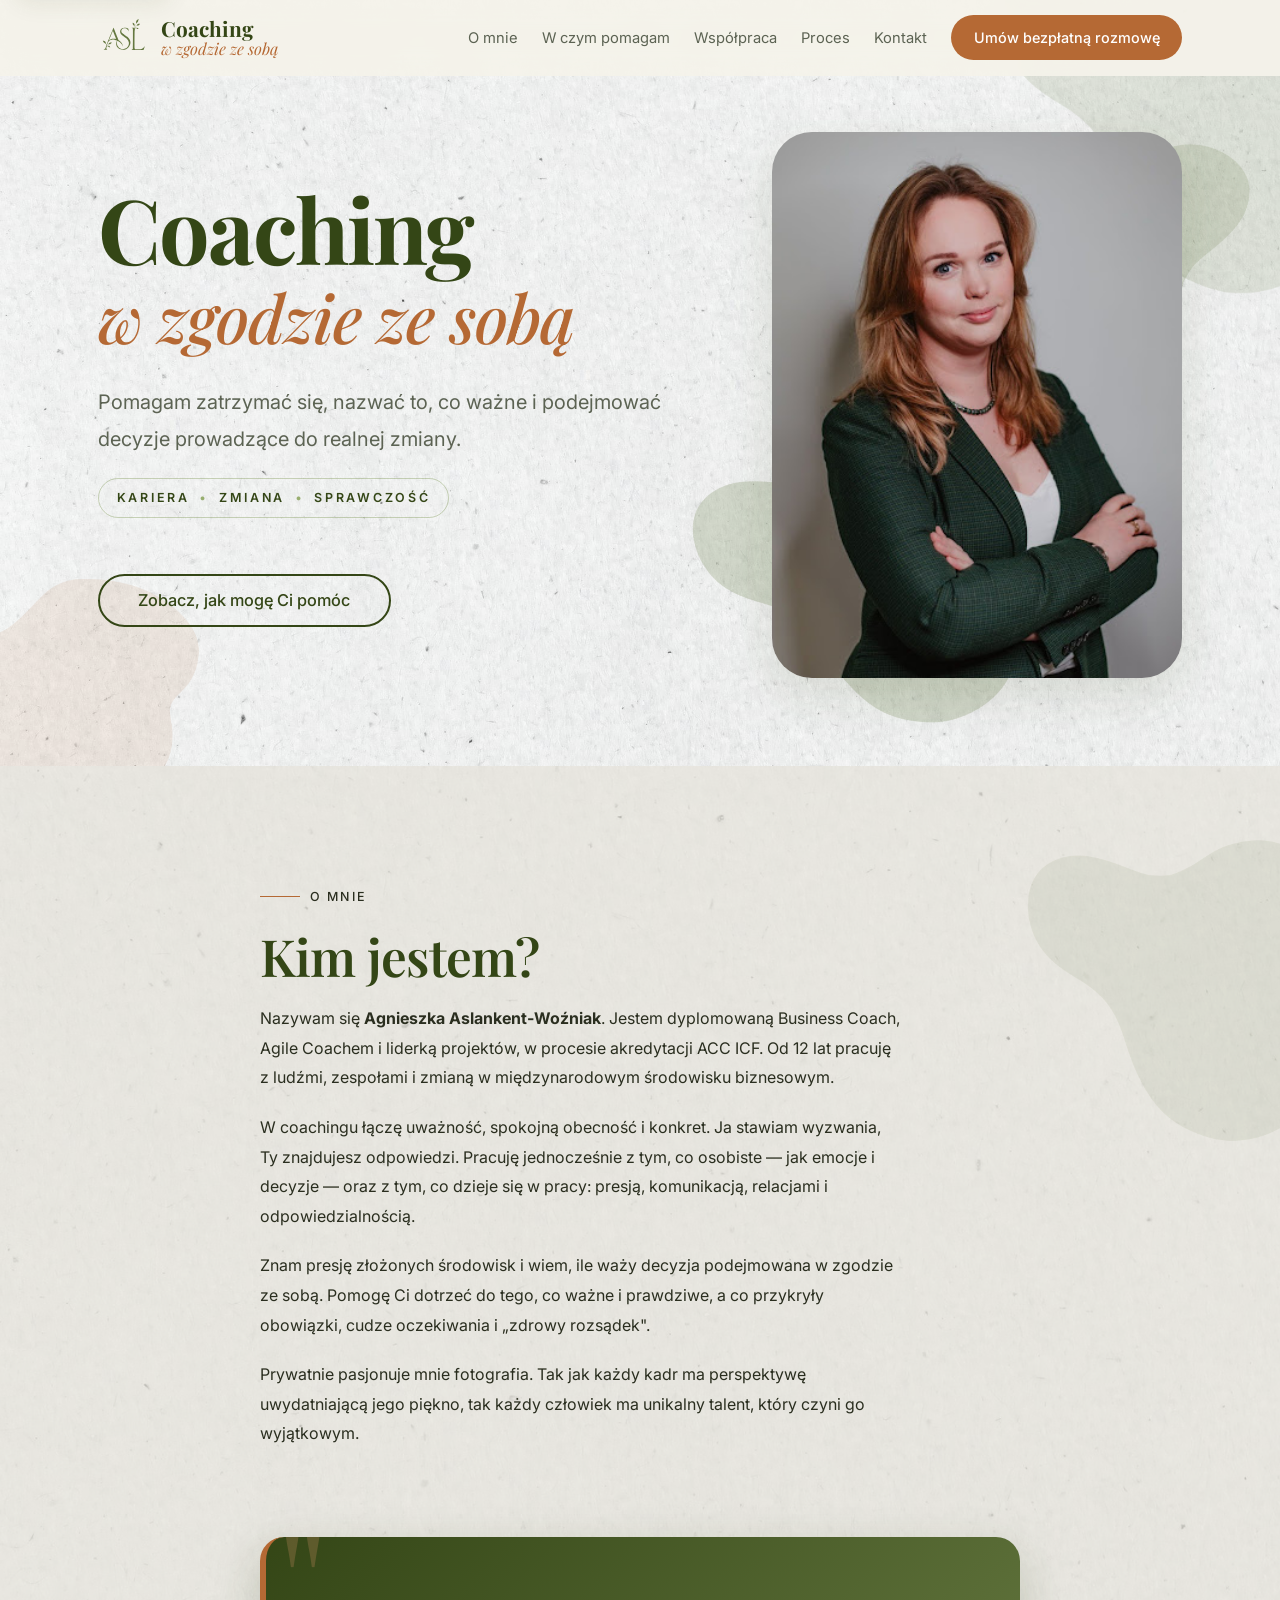
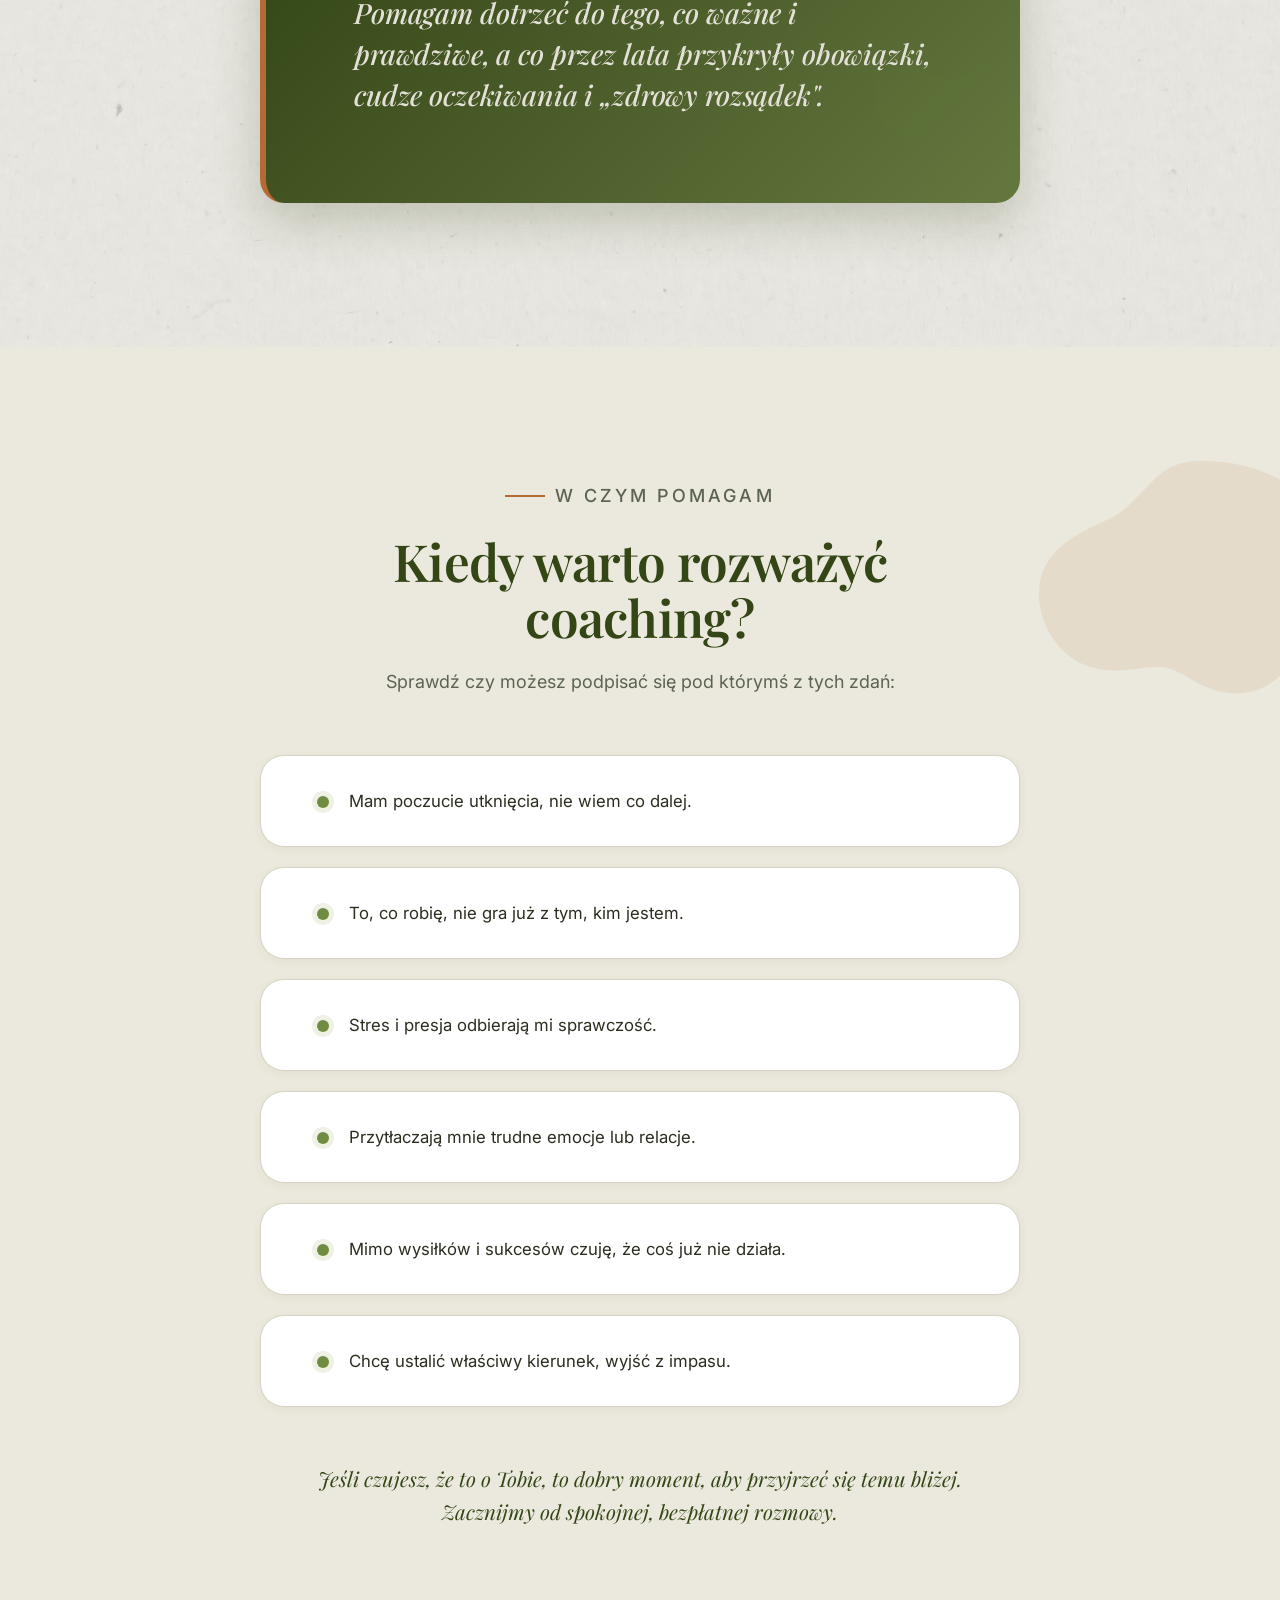
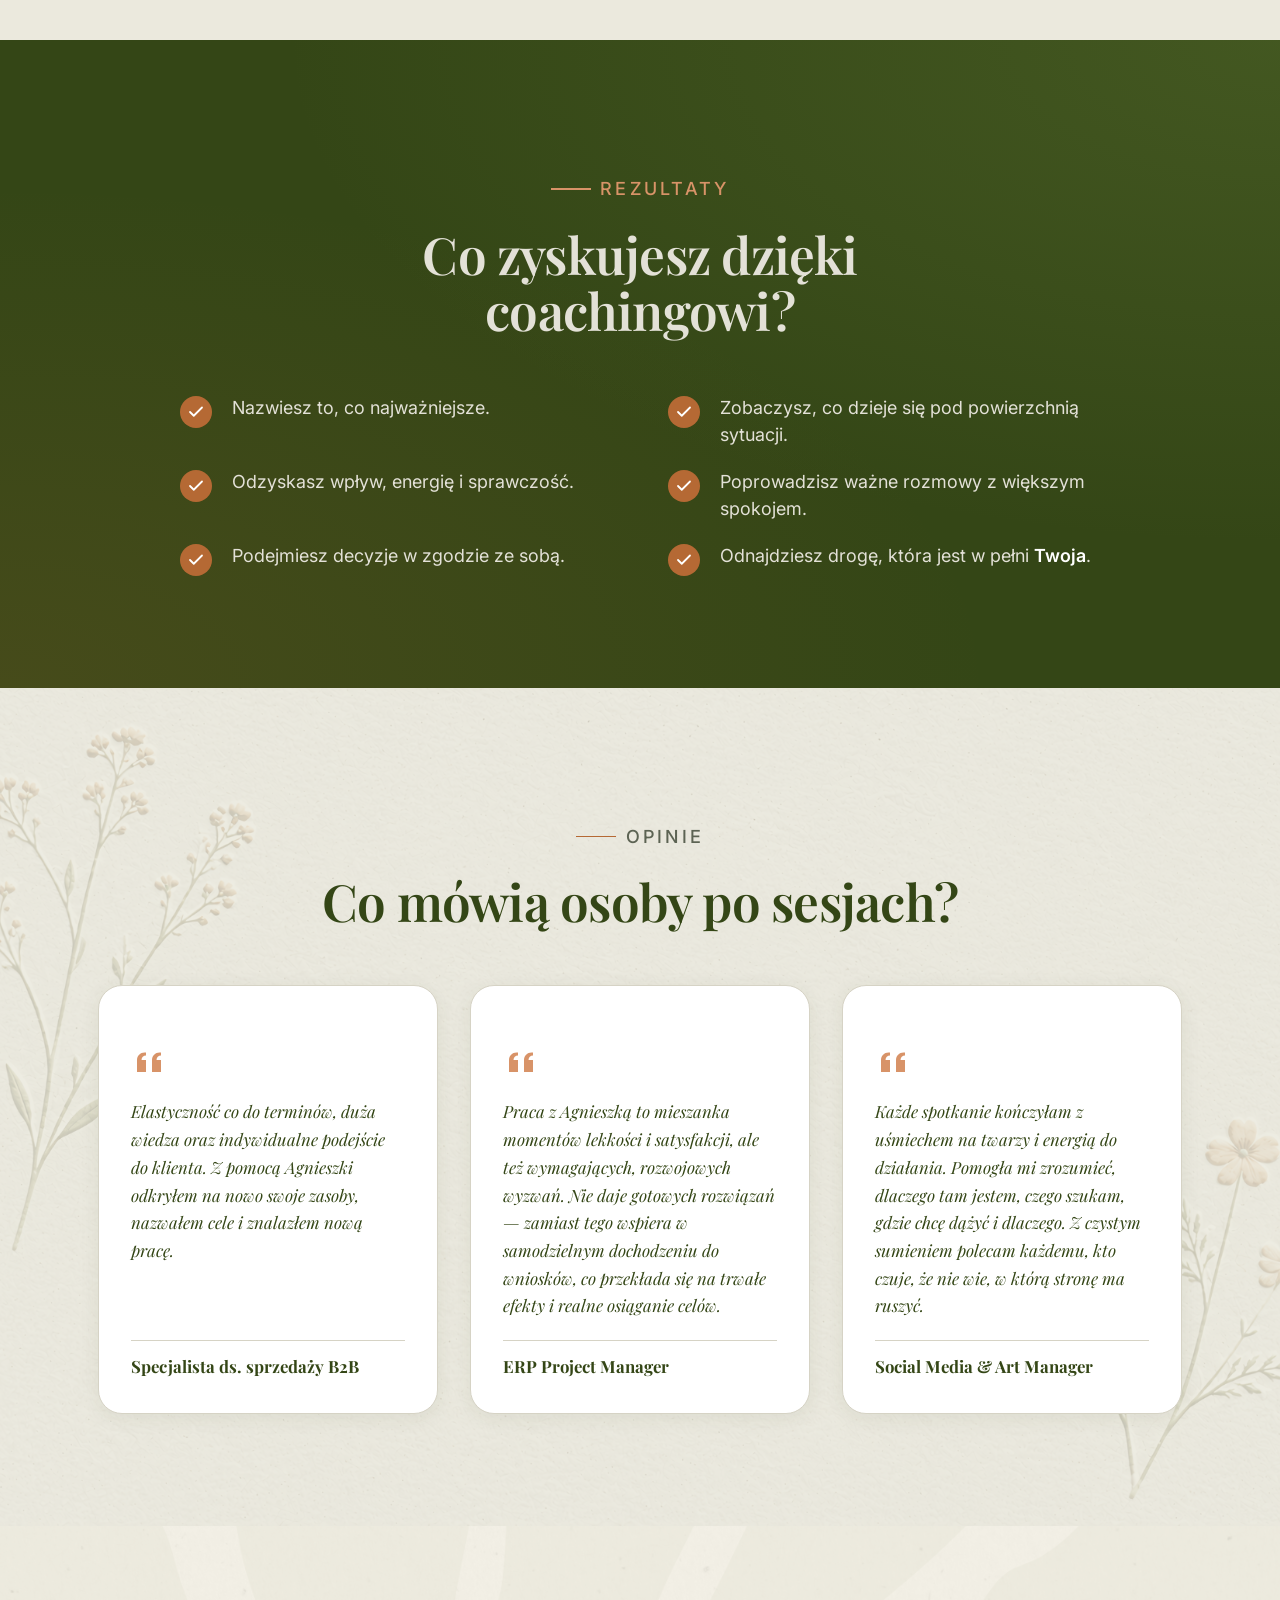
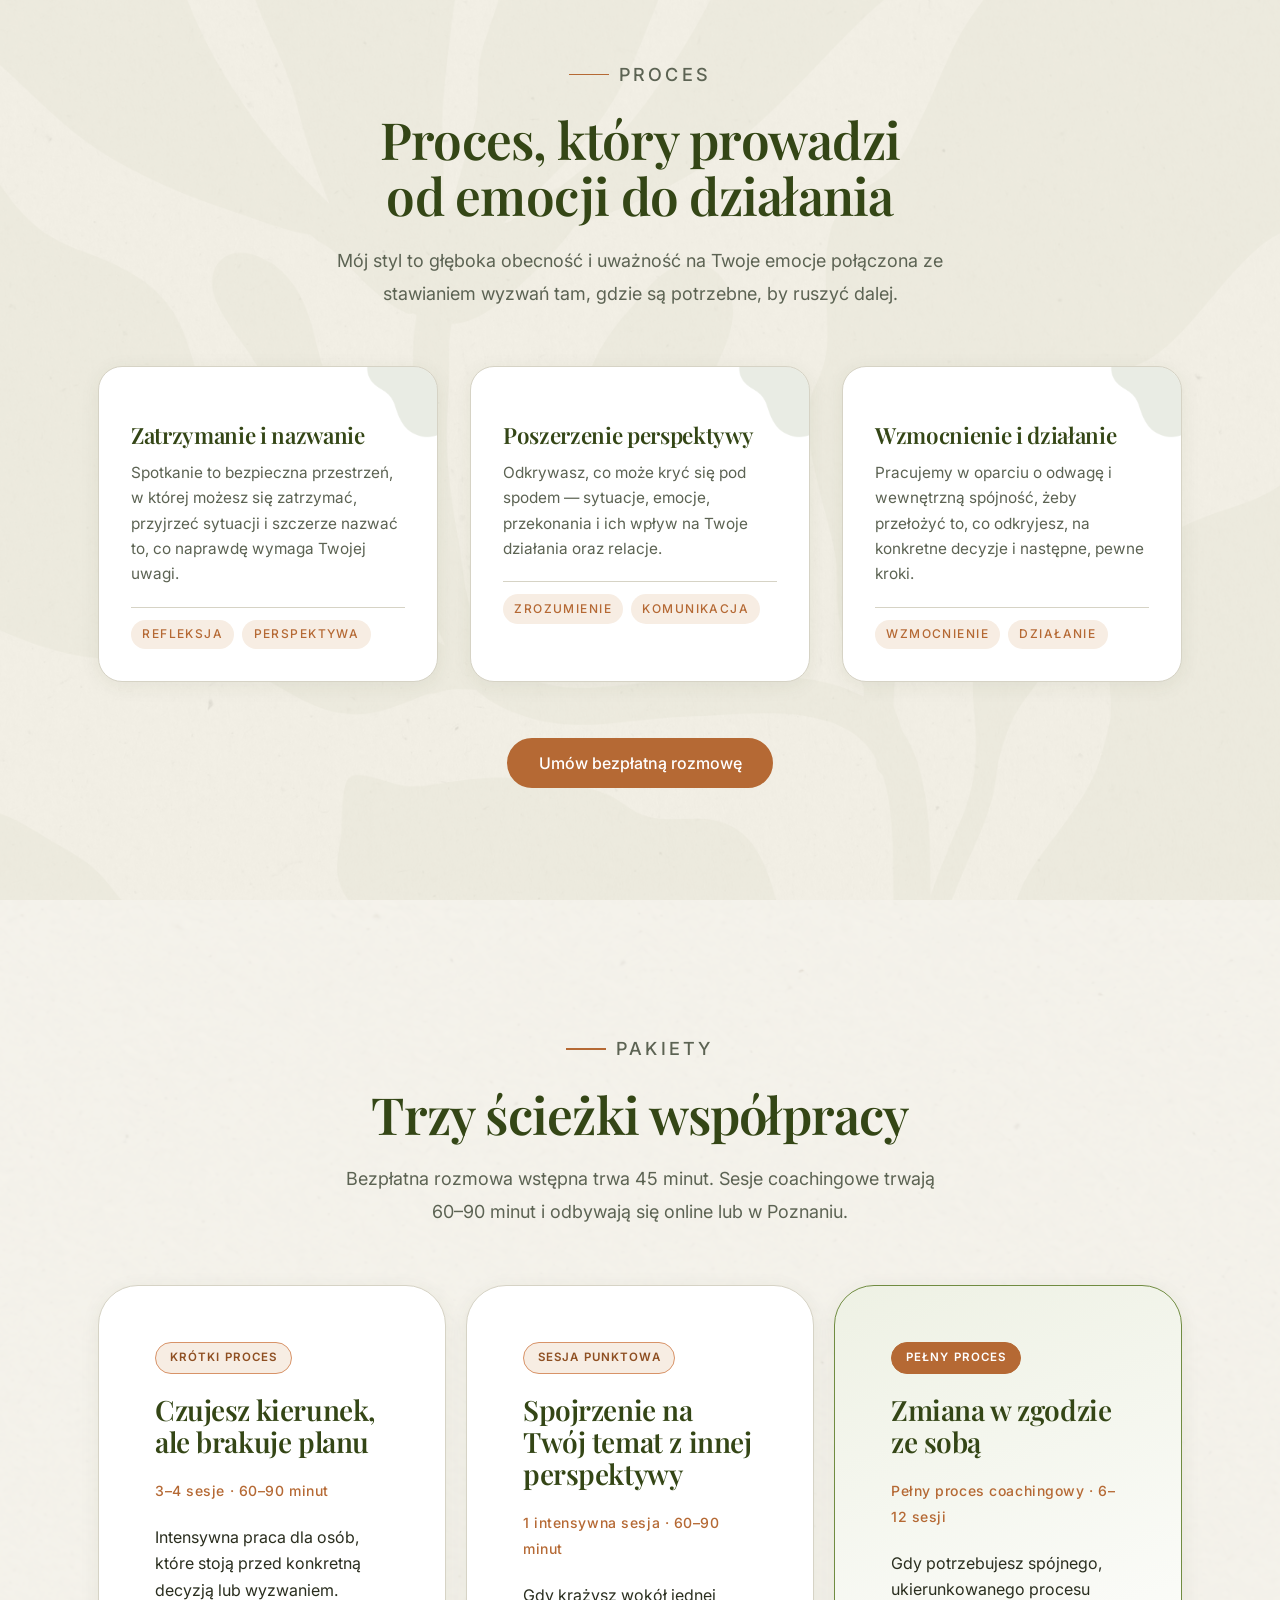
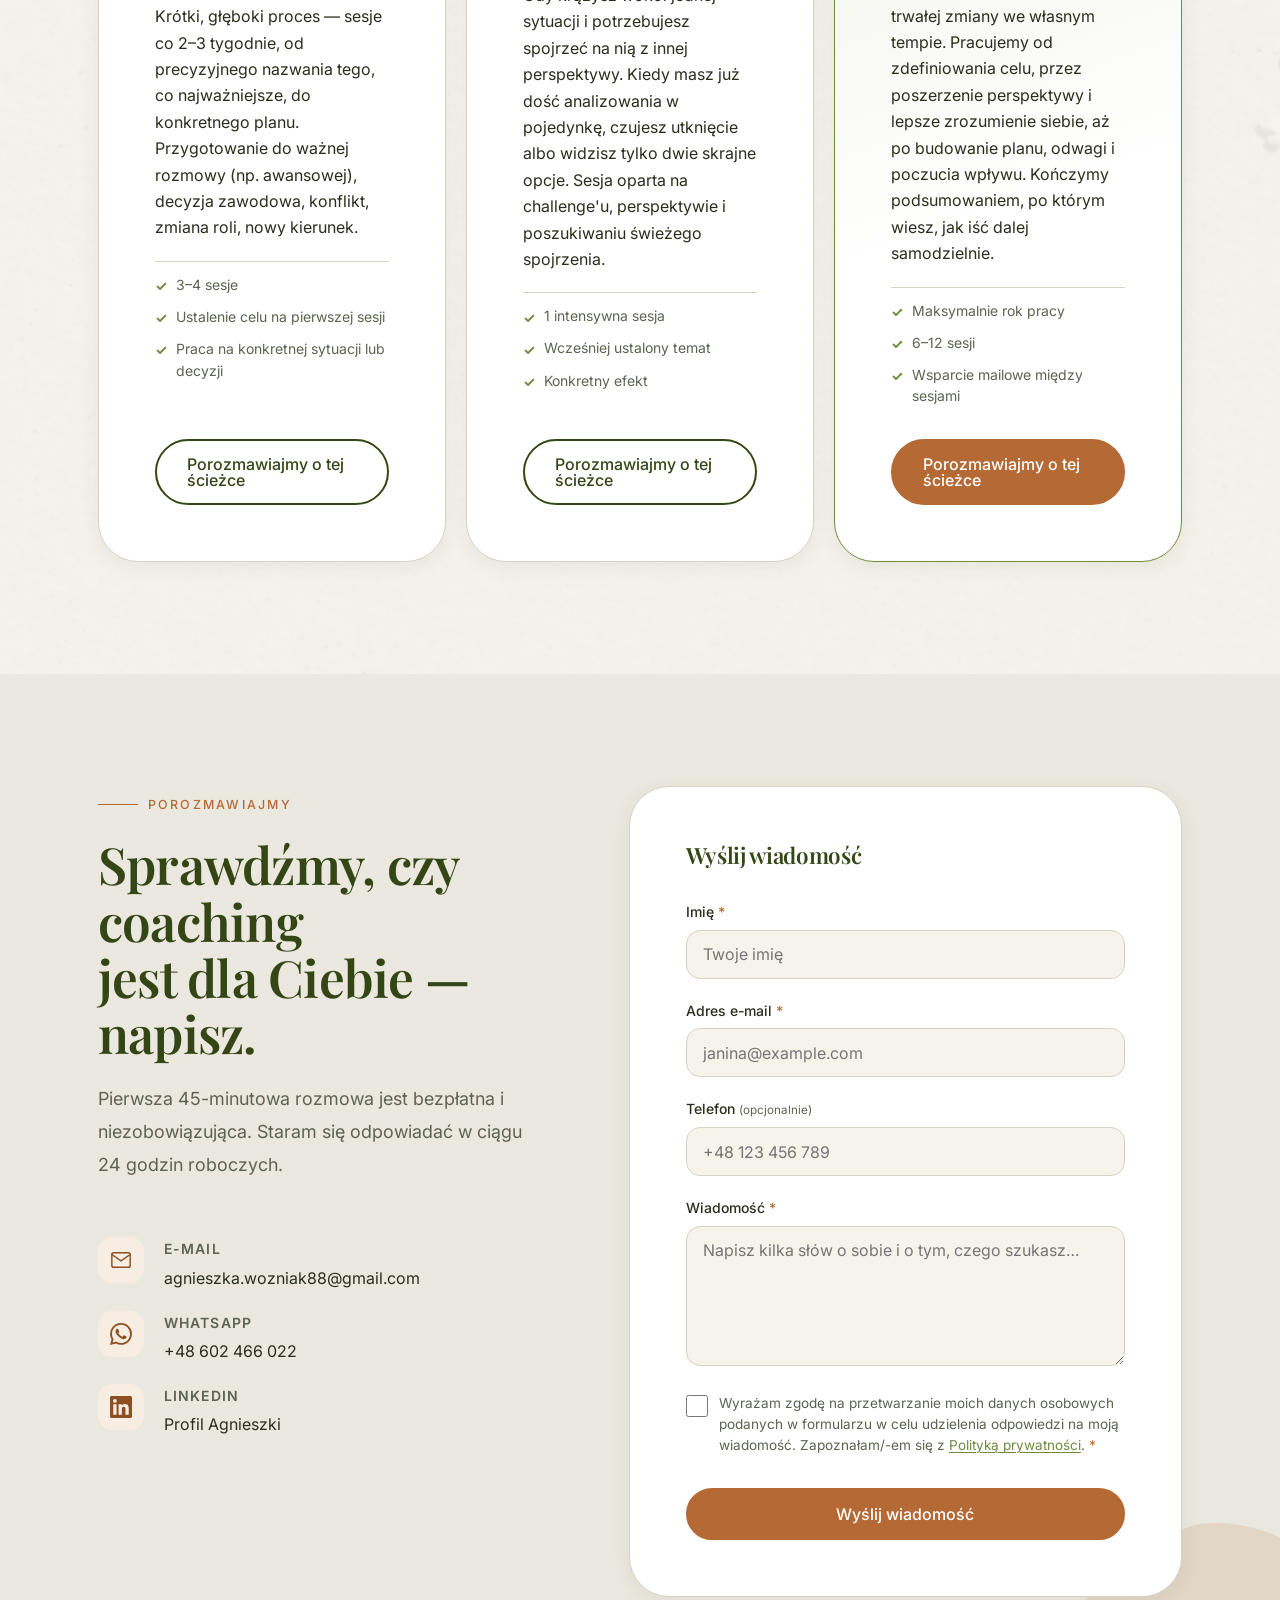
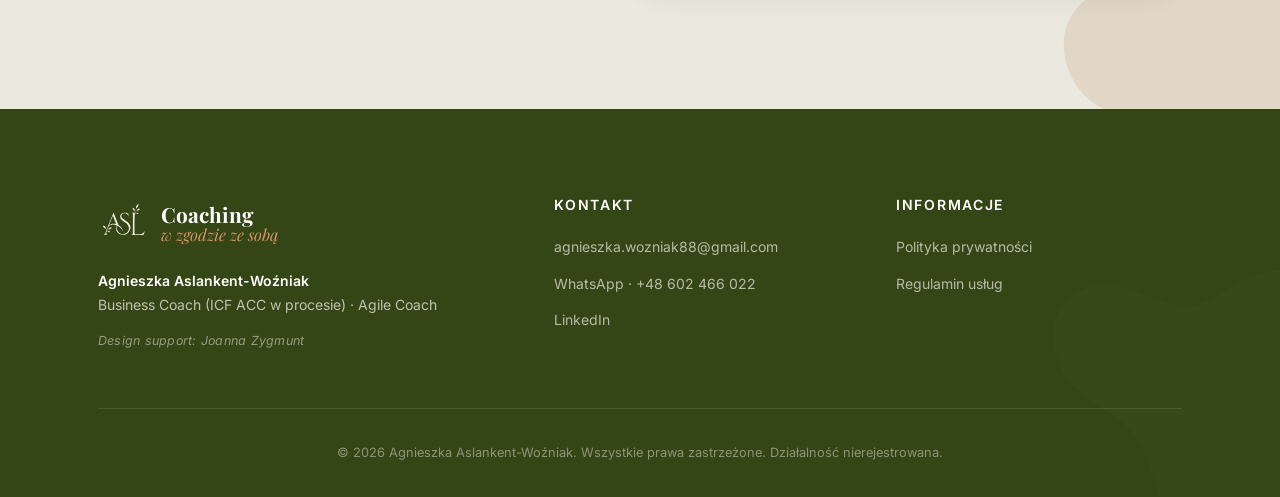
==== index.html @ b859924e "Iteracja UX z klientką (czerwiec 2026): copy, 3 pakiety, cytat, nawigacja, footer Hero: - Usunięte 3" ====
<!DOCTYPE html>
<html lang="pl">
<head>
  <meta charset="UTF-8" />
  <meta name="viewport" content="width=device-width, initial-scale=1.0" />
  <meta name="description" content="Agnieszka Aslankent-Woźniak — Business Coach w akredytacji ICF oraz Agile Coach. Coaching w zgodzie ze sobą. Umów bezpłatną rozmowę wstępną online lub w Poznaniu." />
  <meta name="robots" content="index, follow" />

  <meta property="og:title" content="Agnieszka Aslankent-Woźniak | Coaching w zgodzie ze sobą" />
  <meta property="og:description" content="Business Coach w akredytacji ICF. Sesje 1:1 online lub w Poznaniu. Umów bezpłatną rozmowę wstępną." />
  <meta property="og:type" content="website" />

  <title>Coaching ICF · Agnieszka Aslankent-Woźniak | Bezpłatna rozmowa</title>

  <!-- Fonts: Playfair Display + Inter + Allura — wg Brand Guide -->
  <link rel="preconnect" href="https://fonts.googleapis.com" />
  <link rel="preconnect" href="https://fonts.gstatic.com" crossorigin />
  <link href="https://fonts.googleapis.com/css2?family=Allura&family=Inter:wght@300;400;500;600&family=Playfair+Display:ital,wght@0,400;0,500;0,600;0,700;1,400;1,600&display=swap" rel="stylesheet" />

  <link rel="stylesheet" href="css/style.css?v=20260616g" />
  <link rel="icon" type="image/png" href="img/logo-asl-mark.png" />
</head>
<body>

  <!-- Skip link — dostępność dla użytkowników klawiatury -->
  <a href="#home" class="skip-link">Przejdź do treści</a>

  <!-- ============================================================
       1. HEADER / NAWIGACJA — 5 pozycji + 1 CTA, pełne logo ASL
  ============================================================ -->
  <header>
    <nav class="site-nav" role="navigation" aria-label="Nawigacja główna">
      <div class="nav-inner">
        <a href="#home" class="nav-logo" aria-label="Agnieszka Aslankent-Woźniak — strona główna">
          <img src="img/logo-asl-mark.svg" alt="" class="nav-logo-mark" aria-hidden="true" />
          <span class="nav-logo-text">
            Coaching<em>w zgodzie ze sobą</em>
          </span>
        </a>

        <ul class="nav-links" role="list">
          <li><a href="#o-mnie">O mnie</a></li>
          <li><a href="#w-czym-pomagam">W czym pomagam</a></li>
          <li><a href="#pakiety">Współpraca</a></li>
          <li><a href="#jak-pracuje">Proces</a></li>
          <li><a href="#kontakt">Kontakt</a></li>
          <li><a href="#kontakt" class="nav-cta">Umów bezpłatną rozmowę</a></li>
        </ul>

        <button
          class="nav-hamburger"
          aria-label="Otwórz menu"
          aria-expanded="false"
          aria-controls="mobile-nav"
        >
          <span></span><span></span><span></span>
        </button>
      </div>
    </nav>

    <nav id="mobile-nav" class="nav-mobile" aria-label="Nawigacja mobilna">
      <a href="#o-mnie">O mnie</a>
      <a href="#w-czym-pomagam">W czym pomagam</a>
      <a href="#pakiety">Współpraca</a>
      <a href="#jak-pracuje">Proces</a>
      <a href="#kontakt">Kontakt</a>
      <a href="#kontakt" class="nav-cta">Umów bezpłatną rozmowę →</a>
    </nav>
  </header>

  <main>

    <!-- ============================================================
         2. HERO — bez dużego logo, bez badge ICF/NLP, papierowe tło
    ============================================================ -->
    <section class="hero" id="home" aria-label="Sekcja główna">
      <div class="container">
        <div class="hero-inner">
          <div class="hero-content">

            <h1 class="hero-title">
              <span class="hero-title-main">Coaching</span>
              <span class="hero-title-sub"><em>w zgodzie ze sobą</em></span>
            </h1>

            <p class="hero-desc">
              Pomagam zatrzymać się, nazwać to, co ważne i podejmować decyzje
              prowadzące do realnej zmiany.
            </p>

            <p class="hero-experience" role="text">
              <span>Kariera</span><span aria-hidden="true">•</span><span>Zmiana</span><span aria-hidden="true">•</span><span>Sprawczość</span>
            </p>

            <div class="hero-actions">
              <a href="#w-czym-pomagam" class="btn btn-secondary btn-lg">
                Zobacz, jak mogę Ci pomóc
              </a>
            </div>
          </div>

          <!-- Zdjęcie Agnieszki po prawej (tylko desktop) — jedyne użycie na stronie -->
          <div class="hero-photo" aria-hidden="false">
            <img
              src="img/agnieszka-full.jpg"
              alt="Agnieszka Aslankent-Woźniak — Business Coach"
              class="hero-photo-img"
              width="341"
              height="512"
              loading="eager"
              decoding="async"
            />
          </div>

        </div>
      </div>
    </section>


    <!-- ============================================================
         3. KIM JESTEM? — bezpośrednio pod hero
            Desktop: tylko tekst (zdjęcie jest w hero)
            Mobile: zdjęcie + gałązka + tekst w jednej sekcji
    ============================================================ -->
    <section id="o-mnie" class="about-section" aria-labelledby="about-heading">
      <div class="container">
        <div class="about-inner about-inner--no-photo">

          <!-- Zdjęcie Agnieszki — pokazywane TYLKO na mobile -->
          <div class="about-photo-mobile" aria-hidden="false">
            <img
              src="img/agnieszka-full.jpg"
              alt="Agnieszka Aslankent-Woźniak — Business Coach"
              class="about-photo-mobile-img"
              width="341"
              height="512"
              loading="lazy"
              decoding="async"
            />
          </div>

          <div class="about-content">
            <p class="section-label">O mnie</p>
            <h2 id="about-heading" class="reveal">Kim jestem?</h2>

            <p class="reveal reveal-delay-1">
              Nazywam się <strong>Agnieszka Aslankent-Woźniak</strong>. Jestem
              dyplomowaną Business Coach, Agile Coachem i liderką projektów,
              w procesie akredytacji ACC ICF. Od 12 lat pracuję z ludźmi, zespołami
              i zmianą w międzynarodowym środowisku biznesowym.
            </p>

            <p class="reveal reveal-delay-2">
              W coachingu łączę uważność, spokojną obecność i konkret.
              Ja stawiam wyzwania, Ty znajdujesz odpowiedzi. Pracuję jednocześnie
              z tym, co osobiste — jak emocje i decyzje — oraz z tym,
              co dzieje się w pracy: presją, komunikacją, relacjami i odpowiedzialnością.
            </p>

            <p class="reveal reveal-delay-3">
              Znam presję złożonych środowisk i wiem, ile waży decyzja podejmowana
              w zgodzie ze sobą. Pomogę Ci dotrzeć do tego, co ważne i prawdziwe,
              a co przykryły obowiązki, cudze oczekiwania i „zdrowy rozsądek".
            </p>

            <p class="reveal reveal-delay-4">
              Prywatnie pasjonuje mnie fotografia. Tak jak każdy kadr ma perspektywę
              uwydatniającą jego piękno, tak każdy człowiek ma unikalny talent,
              który czyni go wyjątkowym.
            </p>

            <blockquote class="about-quote about-quote--feature reveal reveal-delay-5">
              <p>
                Pomagam dotrzeć do tego, co ważne i prawdziwe, a co przez lata
                przykryły obowiązki, cudze oczekiwania i „zdrowy rozsądek".
              </p>
            </blockquote>
          </div>

        </div>
      </div>
    </section>


    <!-- ============================================================
         4. W CZYM POMAGAM? / Kiedy rozważyć coaching?
            (PO Kim jestem? — zgodnie z uwagami klientki)
    ============================================================ -->
    <section id="w-czym-pomagam" class="help-section" aria-labelledby="help-heading">
      <div class="container">

        <div class="section-header">
          <p class="section-label">W czym pomagam</p>
          <h2 id="help-heading" class="reveal">Kiedy warto rozważyć coaching?</h2>
          <p class="reveal reveal-delay-1">
            Sprawdź czy możesz podpisać się pod którymś z tych zdań:
          </p>
        </div>

        <ul class="help-list">
          <li class="help-item reveal">
            <span class="help-bullet" aria-hidden="true"></span>
            <p>Mam poczucie utknięcia, nie wiem co dalej.</p>
          </li>
          <li class="help-item reveal reveal-delay-1">
            <span class="help-bullet" aria-hidden="true"></span>
            <p>To, co robię, nie gra już z tym, kim jestem.</p>
          </li>
          <li class="help-item reveal reveal-delay-2">
            <span class="help-bullet" aria-hidden="true"></span>
            <p>Stres i presja odbierają mi sprawczość.</p>
          </li>
          <li class="help-item reveal reveal-delay-3">
            <span class="help-bullet" aria-hidden="true"></span>
            <p>Przytłaczają mnie trudne emocje lub relacje.</p>
          </li>
          <li class="help-item reveal reveal-delay-4">
            <span class="help-bullet" aria-hidden="true"></span>
            <p>Mimo wysiłków i sukcesów czuję, że coś już nie działa.</p>
          </li>
          <li class="help-item reveal reveal-delay-5">
            <span class="help-bullet" aria-hidden="true"></span>
            <p>Chcę ustalić właściwy kierunek, wyjść z impasu.</p>
          </li>
        </ul>

        <p class="help-outro reveal reveal-delay-5">
          Jeśli czujesz, że to o Tobie, to dobry moment, aby przyjrzeć się temu bliżej.
          Zacznijmy od spokojnej, bezpłatnej rozmowy.
        </p>

      </div>
    </section>


    <!-- ============================================================
         5. CO ZYSKUJESZ DZIĘKI COACHINGOWI? — główny ciemny panel
    ============================================================ -->
    <section id="rezultaty" class="results-section" aria-labelledby="results-heading">
      <div class="container">

        <div class="section-header">
          <p class="section-label results-label">Rezultaty</p>
          <h2 id="results-heading" class="reveal">Co zyskujesz dzięki coachingowi?</h2>
        </div>

        <ul class="results-list reveal reveal-delay-1">
          <li>
            <span class="check" aria-hidden="true">
              <svg viewBox="0 0 24 24" fill="none" stroke="currentColor" stroke-width="2.4" stroke-linecap="round" stroke-linejoin="round"><polyline points="20 6 9 17 4 12"/></svg>
            </span>
            <span>Nazwiesz to, co najważniejsze.</span>
          </li>
          <li>
            <span class="check" aria-hidden="true">
              <svg viewBox="0 0 24 24" fill="none" stroke="currentColor" stroke-width="2.4" stroke-linecap="round" stroke-linejoin="round"><polyline points="20 6 9 17 4 12"/></svg>
            </span>
            <span>Zobaczysz, co dzieje się pod powierzchnią sytuacji.</span>
          </li>
          <li>
            <span class="check" aria-hidden="true">
              <svg viewBox="0 0 24 24" fill="none" stroke="currentColor" stroke-width="2.4" stroke-linecap="round" stroke-linejoin="round"><polyline points="20 6 9 17 4 12"/></svg>
            </span>
            <span>Odzyskasz wpływ, energię i sprawczość.</span>
          </li>
          <li>
            <span class="check" aria-hidden="true">
              <svg viewBox="0 0 24 24" fill="none" stroke="currentColor" stroke-width="2.4" stroke-linecap="round" stroke-linejoin="round"><polyline points="20 6 9 17 4 12"/></svg>
            </span>
            <span>Poprowadzisz ważne rozmowy z większym spokojem.</span>
          </li>
          <li>
            <span class="check" aria-hidden="true">
              <svg viewBox="0 0 24 24" fill="none" stroke="currentColor" stroke-width="2.4" stroke-linecap="round" stroke-linejoin="round"><polyline points="20 6 9 17 4 12"/></svg>
            </span>
            <span>Podejmiesz decyzje w zgodzie ze sobą.</span>
          </li>
          <li>
            <span class="check" aria-hidden="true">
              <svg viewBox="0 0 24 24" fill="none" stroke="currentColor" stroke-width="2.4" stroke-linecap="round" stroke-linejoin="round"><polyline points="20 6 9 17 4 12"/></svg>
            </span>
            <span>Odnajdziesz drogę, która jest w pełni <strong>Twoja</strong>.</span>
          </li>
        </ul>

      </div>
    </section>


    <!-- ============================================================
         6. OPINIE KLIENTÓW — 3 realne opinie po sesjach
    ============================================================ -->
    <section id="opinie" class="opinions-section" aria-labelledby="opinions-heading">
      <div class="container">

        <div class="section-header">
          <p class="section-label">Opinie</p>
          <h2 id="opinions-heading" class="reveal">Co mówią osoby po sesjach?</h2>
        </div>

        <div class="opinions-grid">

          <figure class="opinion-card reveal">
            <svg class="opinion-quote" viewBox="0 0 24 24" fill="currentColor" aria-hidden="true">
              <path d="M9 7c-2.8 0-5 2.2-5 5v8h6v-8H7c0-1.7 1.3-3 3-3V7H9zm10 0c-2.8 0-5 2.2-5 5v8h6v-8h-3c0-1.7 1.3-3 3-3V7h-1z"/>
            </svg>
            <blockquote>
              <p>
                Elastyczność co do terminów, duża wiedza oraz indywidualne podejście do klienta.
                Z pomocą Agnieszki odkryłem na nowo swoje zasoby, nazwałem cele
                i znalazłem nową pracę.
              </p>
            </blockquote>
            <figcaption>
              <strong>Specjalista ds. sprzedaży B2B</strong>
            </figcaption>
          </figure>

          <figure class="opinion-card reveal reveal-delay-1">
            <svg class="opinion-quote" viewBox="0 0 24 24" fill="currentColor" aria-hidden="true">
              <path d="M9 7c-2.8 0-5 2.2-5 5v8h6v-8H7c0-1.7 1.3-3 3-3V7H9zm10 0c-2.8 0-5 2.2-5 5v8h6v-8h-3c0-1.7 1.3-3 3-3V7h-1z"/>
            </svg>
            <blockquote>
              <p>
                Praca z Agnieszką to mieszanka momentów lekkości i satysfakcji,
                ale też wymagających, rozwojowych wyzwań. Nie daje gotowych rozwiązań —
                zamiast tego wspiera w samodzielnym dochodzeniu do wniosków,
                co przekłada się na trwałe efekty i realne osiąganie celów.
              </p>
            </blockquote>
            <figcaption>
              <strong>ERP Project Manager</strong>
            </figcaption>
          </figure>

          <figure class="opinion-card reveal reveal-delay-2">
            <svg class="opinion-quote" viewBox="0 0 24 24" fill="currentColor" aria-hidden="true">
              <path d="M9 7c-2.8 0-5 2.2-5 5v8h6v-8H7c0-1.7 1.3-3 3-3V7H9zm10 0c-2.8 0-5 2.2-5 5v8h6v-8h-3c0-1.7 1.3-3 3-3V7h-1z"/>
            </svg>
            <blockquote>
              <p>
                Każde spotkanie kończyłam z uśmiechem na twarzy i energią do działania.
                Pomogła mi zrozumieć, dlaczego tam jestem, czego szukam,
                gdzie chcę dążyć i dlaczego. Z czystym sumieniem polecam każdemu,
                kto czuje, że nie wie, w którą stronę ma ruszyć.
              </p>
            </blockquote>
            <figcaption>
              <strong>Social Media &amp; Art Manager</strong>
            </figcaption>
          </figure>

        </div>

      </div>
    </section>


    <!-- ============================================================
         7. JAK PRACUJĘ? / PROCES — 3 karty grupujące 6 etapów
    ============================================================ -->
    <section id="jak-pracuje" class="process-section" aria-labelledby="process-heading">
      <div class="container">

        <div class="section-header">
          <p class="section-label">Proces</p>
          <h2 id="process-heading" class="reveal">
            Proces, który prowadzi<br/>od emocji do działania
          </h2>
          <p class="reveal reveal-delay-1">
            Mój styl to głęboka obecność i uważność na Twoje emocje połączona
            ze stawianiem wyzwań tam, gdzie są potrzebne, by ruszyć dalej.
          </p>
        </div>

        <ol class="process-groups">
          <li class="process-group reveal">
            <span class="process-group-leaf" aria-hidden="true"></span>
            <h3>Zatrzymanie i nazwanie</h3>
            <p>Spotkanie to bezpieczna przestrzeń, w której możesz się zatrzymać,
              przyjrzeć sytuacji i szczerze nazwać to, co naprawdę wymaga Twojej uwagi.</p>
            <ul class="process-stages">
              <li>Refleksja</li>
              <li>Perspektywa</li>
            </ul>
          </li>

          <li class="process-group reveal reveal-delay-1">
            <span class="process-group-leaf" aria-hidden="true"></span>
            <h3>Poszerzenie perspektywy</h3>
            <p>Odkrywasz, co może kryć się pod spodem — sytuacje, emocje, przekonania
              i ich wpływ na Twoje działania oraz relacje.</p>
            <ul class="process-stages">
              <li>Zrozumienie</li>
              <li>Komunikacja</li>
            </ul>
          </li>

          <li class="process-group reveal reveal-delay-2">
            <span class="process-group-leaf" aria-hidden="true"></span>
            <h3>Wzmocnienie i działanie</h3>
            <p>Pracujemy w oparciu o odwagę i wewnętrzną spójność, żeby przełożyć to,
              co odkryjesz, na konkretne decyzje i następne, pewne kroki.</p>
            <ul class="process-stages">
              <li>Wzmocnienie</li>
              <li>Działanie</li>
            </ul>
          </li>
        </ol>

        <div class="section-cta reveal">
          <a href="#kontakt" class="btn btn-primary">Umów bezpłatną rozmowę</a>
        </div>

      </div>
    </section>


    <!-- ============================================================
         8. PAKIETY — 2 pakiety + draft umowy PDF + blok "Zanim zaczniemy"
    ============================================================ -->
    <section id="pakiety" class="packages-section" aria-labelledby="packages-heading">
      <div class="container">

        <div class="section-header">
          <p class="section-label">Pakiety</p>
          <h2 id="packages-heading" class="reveal">Trzy ścieżki współpracy</h2>
          <p class="reveal reveal-delay-1">
            Bezpłatna rozmowa wstępna trwa 45 minut. Sesje coachingowe trwają 60–90 minut
            i odbywają się online lub w Poznaniu.
          </p>
        </div>

        <div class="packages-grid packages-grid--3">

          <!-- PAKIET 1: Krótki proces -->
          <article class="package-card reveal">
            <div class="package-badge">Krótki proces</div>
            <h3 class="package-name">Czujesz kierunek, ale brakuje planu</h3>
            <p class="package-formal">3–4 sesje · 60–90 minut</p>
            <p class="package-desc">
              Intensywna praca dla osób, które stoją przed konkretną decyzją lub wyzwaniem.
              Krótki, głęboki proces — sesje co 2–3 tygodnie, od precyzyjnego nazwania tego,
              co najważniejsze, do konkretnego planu. Przygotowanie do ważnej rozmowy
              (np. awansowej), decyzja zawodowa, konflikt, zmiana roli, nowy kierunek.
            </p>
            <ul class="package-features">
              <li>3–4 sesje</li>
              <li>Ustalenie celu na pierwszej sesji</li>
              <li>Praca na konkretnej sytuacji lub decyzji</li>
            </ul>
            <a href="#kontakt" class="btn btn-secondary btn-block">Porozmawiajmy o tej ścieżce</a>
          </article>

          <!-- PAKIET 2: Sesja punktowa -->
          <article class="package-card reveal reveal-delay-1">
            <div class="package-badge">Sesja punktowa</div>
            <h3 class="package-name">Spojrzenie na Twój temat z innej perspektywy</h3>
            <p class="package-formal">1 intensywna sesja · 60–90 minut</p>
            <p class="package-desc">
              Gdy krążysz wokół jednej sytuacji i potrzebujesz spojrzeć na nią z innej
              perspektywy. Kiedy masz już dość analizowania w pojedynkę, czujesz utknięcie
              albo widzisz tylko dwie skrajne opcje. Sesja oparta na challenge'u,
              perspektywie i poszukiwaniu świeżego spojrzenia.
            </p>
            <ul class="package-features">
              <li>1 intensywna sesja</li>
              <li>Wcześniej ustalony temat</li>
              <li>Konkretny efekt</li>
            </ul>
            <a href="#kontakt" class="btn btn-secondary btn-block">Porozmawiajmy o tej ścieżce</a>
          </article>

          <!-- PAKIET 3: Pełny proces (featured) -->
          <article class="package-card featured reveal reveal-delay-2">
            <div class="package-badge">Pełny proces</div>
            <h3 class="package-name">Zmiana w zgodzie ze sobą</h3>
            <p class="package-formal">Pełny proces coachingowy · 6–12 sesji</p>
            <p class="package-desc">
              Gdy potrzebujesz spójnego, ukierunkowanego procesu trwałej zmiany
              we własnym tempie. Pracujemy od zdefiniowania celu, przez poszerzenie
              perspektywy i lepsze zrozumienie siebie, aż po budowanie planu, odwagi
              i poczucia wpływu. Kończymy podsumowaniem, po którym wiesz, jak iść dalej
              samodzielnie.
            </p>
            <ul class="package-features">
              <li>Maksymalnie rok pracy</li>
              <li>6–12 sesji</li>
              <li>Wsparcie mailowe między sesjami</li>
            </ul>
            <a href="#kontakt" class="btn btn-primary btn-block">Porozmawiajmy o tej ścieżce</a>
          </article>

        </div>

      </div>
    </section>


    <!-- ============================================================
         9. KONTAKT — Soft Ivory + akcent Burnt Terracotta
    ============================================================ -->
    <section id="kontakt" class="contact-section" aria-labelledby="contact-heading">
      <div class="container">
        <div class="contact-inner">

          <div class="contact-info">
            <p class="section-label">Porozmawiajmy</p>
            <h2 id="contact-heading" class="reveal">Sprawdźmy, czy coaching<br/>jest dla Ciebie — napisz.</h2>
            <p class="lead reveal reveal-delay-1">
              Pierwsza 45-minutowa rozmowa jest bezpłatna i niezobowiązująca.
              Staram się odpowiadać w ciągu 24 godzin roboczych.
            </p>

            <div class="contact-details reveal reveal-delay-2">

              <div class="contact-item">
                <div class="contact-item-icon" aria-hidden="true">
                  <svg viewBox="0 0 24 24" fill="none" stroke="currentColor" stroke-width="1.6" stroke-linecap="round" stroke-linejoin="round"><path d="M4 4h16c1.1 0 2 .9 2 2v12c0 1.1-.9 2-2 2H4c-1.1 0-2-.9-2-2V6c0-1.1.9-2 2-2z"/><polyline points="22,6 12,13 2,6"/></svg>
                </div>
                <div class="contact-item-text">
                  <strong>E-mail</strong>
                  <a href="mailto:agnieszka.wozniak88@gmail.com">agnieszka.wozniak88@gmail.com</a>
                </div>
              </div>

              <div class="contact-item">
                <div class="contact-item-icon" aria-hidden="true">
                  <svg viewBox="0 0 24 24" fill="currentColor" aria-hidden="true"><path d="M17.472 14.382c-.297-.149-1.758-.867-2.03-.967-.273-.099-.471-.148-.67.15-.197.297-.767.966-.94 1.164-.173.199-.347.223-.644.075-.297-.15-1.255-.463-2.39-1.475-.883-.788-1.48-1.761-1.653-2.059-.173-.297-.018-.458.13-.606.134-.133.298-.347.446-.52.149-.174.198-.298.298-.497.099-.198.05-.371-.025-.52-.075-.149-.669-1.612-.916-2.207-.242-.579-.487-.5-.669-.51-.173-.008-.371-.01-.57-.01-.198 0-.52.074-.792.372-.272.297-1.04 1.016-1.04 2.479 0 1.462 1.065 2.875 1.213 3.074.149.198 2.096 3.2 5.077 4.487.709.306 1.262.489 1.694.625.712.227 1.36.195 1.871.118.571-.085 1.758-.719 2.006-1.413.248-.694.248-1.289.173-1.413-.074-.124-.272-.198-.57-.347m-5.421 7.403h-.004a9.87 9.87 0 0 1-5.031-1.378l-.361-.214-3.741.982.998-3.648-.235-.374a9.86 9.86 0 0 1-1.51-5.26c.001-5.45 4.436-9.884 9.888-9.884 2.64 0 5.122 1.03 6.988 2.898a9.825 9.825 0 0 1 2.893 6.994c-.003 5.45-4.437 9.884-9.885 9.884m8.413-18.297A11.815 11.815 0 0 0 12.05 0C5.495 0 .16 5.335.157 11.892c0 2.096.547 4.142 1.588 5.945L.057 24l6.305-1.654a11.882 11.882 0 0 0 5.683 1.448h.005c6.554 0 11.89-5.335 11.893-11.893a11.821 11.821 0 0 0-3.48-8.413Z"/></svg>
                </div>
                <div class="contact-item-text">
                  <strong>WhatsApp</strong>
                  <a href="https://wa.me/48602466022" target="_blank" rel="noopener">+48 602 466 022</a>
                </div>
              </div>

              <div class="contact-item">
                <div class="contact-item-icon" aria-hidden="true">
                  <svg viewBox="0 0 24 24" fill="currentColor" aria-hidden="true"><path d="M20.447 20.452h-3.554v-5.569c0-1.328-.027-3.037-1.852-3.037-1.853 0-2.136 1.445-2.136 2.939v5.667H9.351V9h3.414v1.561h.046c.477-.9 1.637-1.85 3.37-1.85 3.601 0 4.267 2.37 4.267 5.455v6.286zM5.337 7.433a2.062 2.062 0 0 1-2.063-2.065 2.063 2.063 0 1 1 2.063 2.065zm1.782 13.019H3.555V9h3.564v11.452zM22.225 0H1.771C.792 0 0 .774 0 1.729v20.542C0 23.227.792 24 1.771 24h20.451C23.2 24 24 23.227 24 22.271V1.729C24 .774 23.2 0 22.222 0h.003z"/></svg>
                </div>
                <div class="contact-item-text">
                  <strong>LinkedIn</strong>
                  <a href="https://www.linkedin.com/in/wozniak-agnieszka/" target="_blank" rel="noopener">Profil Agnieszki</a>
                </div>
              </div>
            </div>
          </div>

          <div class="contact-form-wrap reveal reveal-delay-1">
            <h3>Wyślij wiadomość</h3>

            <form
              id="contact-form"
              action="https://formspree.io/f/TWOJ_FORMSPREE_ID"
              method="POST"
              novalidate
              aria-label="Formularz kontaktowy"
            >
              <input type="text" name="_gotcha" style="display:none" tabindex="-1" autocomplete="off" />
              <input type="hidden" name="_subject" value="Nowa wiadomość ze strony Agnieszka Coaching" />

              <div class="form-group">
                <label for="name">Imię <span class="required" aria-label="pole wymagane">*</span></label>
                <input type="text" id="name" name="name" placeholder="Twoje imię" required autocomplete="given-name" aria-required="true" />
                <span class="field-error" role="alert" aria-live="polite"></span>
              </div>

              <div class="form-group">
                <label for="email">Adres e-mail <span class="required" aria-label="pole wymagane">*</span></label>
                <input type="email" id="email" name="email" placeholder="janina@example.com" required autocomplete="email" aria-required="true" />
                <span class="field-error" role="alert" aria-live="polite"></span>
              </div>

              <div class="form-group">
                <label for="phone">Telefon <small>(opcjonalnie)</small></label>
                <input type="tel" id="phone" name="phone" placeholder="+48 123 456 789" autocomplete="tel" />
                <span class="field-error" role="alert" aria-live="polite"></span>
              </div>

              <div class="form-group">
                <label for="message">Wiadomość <span class="required" aria-label="pole wymagane">*</span></label>
                <textarea id="message" name="message" placeholder="Napisz kilka słów o sobie i o tym, czego szukasz…" required aria-required="true"></textarea>
                <span class="field-error" role="alert" aria-live="polite"></span>
              </div>

              <div class="form-consent">
                <input type="checkbox" id="consent" name="consent" value="tak" required aria-required="true" />
                <label for="consent">
                  Wyrażam zgodę na przetwarzanie moich danych osobowych podanych
                  w formularzu w celu udzielenia odpowiedzi na moją wiadomość.
                  Zapoznałam/-em się z
                  <a href="polityka-prywatnosci.html">Polityką prywatności</a>. <span class="required" aria-label="wymagane">*</span>
                </label>
              </div>

              <button type="submit" class="btn btn-primary form-submit-btn">
                Wyślij wiadomość
              </button>

              <div class="form-status" role="alert" aria-live="polite"></div>
            </form>
          </div>

        </div>
      </div>
    </section>

  </main>


  <!-- ============================================================
       11. FOOTER — logo + dane + linki kontaktowe + polityka
  ============================================================ -->
  <footer class="site-footer" role="contentinfo">
    <div class="container">
      <div class="footer-grid">

        <div class="footer-brand">
          <a href="#home" class="footer-logo" aria-label="Strona główna">
            <img src="img/logo-asl-mark.svg" alt="" class="footer-logo-mark" aria-hidden="true" />
            <span class="footer-logo-text">Coaching<em>w zgodzie ze sobą</em></span>
          </a>
          <p class="footer-name">
            <strong>Agnieszka Aslankent-Woźniak</strong><br/>
            Business Coach (ICF ACC w procesie) · Agile Coach
          </p>
          <p class="footer-credit">Design support: Joanna Zygmunt</p>
        </div>

        <div class="footer-contact-col">
          <h4>Kontakt</h4>
          <ul class="footer-links" role="list">
            <li>
              <a href="mailto:agnieszka.wozniak88@gmail.com">agnieszka.wozniak88@gmail.com</a>
            </li>
            <li>
              <a href="https://wa.me/48602466022" target="_blank" rel="noopener">WhatsApp · +48 602 466 022</a>
            </li>
            <li>
              <a href="https://www.linkedin.com/in/wozniak-agnieszka/" target="_blank" rel="noopener">LinkedIn</a>
            </li>
          </ul>
        </div>

        <div class="footer-legal-col">
          <h4>Informacje</h4>
          <ul class="footer-links" role="list">
            <li><a href="polityka-prywatnosci.html">Polityka prywatności</a></li>
            <li><a href="regulamin.html">Regulamin usług</a></li>
          </ul>
        </div>

      </div>

      <div class="footer-bottom">
        <p>© <span id="year"></span> Agnieszka Aslankent-Woźniak. Wszystkie prawa zastrzeżone. Działalność nierejestrowana.</p>
      </div>
    </div>
  </footer>


  <!-- ============================================================
       STICKY CTA MOBILE — widoczne do sekcji kontaktu
  ============================================================ -->
  <a href="#kontakt" class="sticky-cta" data-sticky-cta aria-label="Umów bezpłatną rozmowę">
    Umów bezpłatną rozmowę
  </a>


  <script src="js/main.js?v=1781793953"></script>
  <script>
    document.getElementById('year').textContent = new Date().getFullYear();
  </script>
</body>
</html>
---- css/style.css ----
/* ================================================================
   AGNIESZKA ASLANKENT-WOŹNIAK — Coaching w zgodzie ze sobą
   Refactor wg uwag klientki (czerwiec 2026)
   Paleta: Herbal Green / Moss / Deep Moss / Burnt Terracotta / Soft Ivory
   Fonty: Playfair Display + Inter + Allura (akcent)
   ================================================================ */

/* ----------------------------------------------------------------
   1. ZMIENNE CSS — DESIGN TOKENS
   ---------------------------------------------------------------- */
:root {
  --color-primary:        #708C41;
  --color-primary-dark:   #344616;
  --color-primary-mid:    #657840;
  --color-primary-light:  #98AE6F;
  --color-primary-ultra:  #EEF1E4;

  --color-accent:         #B56934;
  --color-accent-dark:    #8E4F22;
  --color-accent-light:   #D89368;
  --color-accent-ultra:   #F7EDE3;

  --color-ivory:          #E3E1D7;
  --color-bg:             #F5F3EA;
  --color-bg-alt:         #EBE9DD;
  --color-bg-dark:        #344616;
  --color-bg-hero:        #F2EFE3;

  --color-text:           #2A2E1F;
  --color-text-muted:     #5C6353;
  --color-text-light:     #6A6D5E;
  --color-white:          #FFFFFF;
  --color-border:         #D6D3C5;
  --color-border-dark:    #B8B4A1;

  --font-heading: 'Playfair Display', Georgia, 'Times New Roman', serif;
  --font-body:    'Inter', -apple-system, BlinkMacSystemFont, 'Segoe UI', sans-serif;
  --font-script:  'Allura', 'Brush Script MT', cursive;

  --size-h1:       clamp(3rem, 7vw, 6rem);
  --size-h2:       clamp(2rem, 4vw, 3.25rem);
  --size-h3:       clamp(1.35rem, 2.2vw, 1.85rem);
  --size-h4:       clamp(1.1rem, 1.6vw, 1.45rem);
  --size-body-lg:  1.125rem;
  --size-body:     1rem;
  --size-body-sm:  0.875rem;
  --size-label:    0.78rem;

  --line-height-heading: 1.1;
  --line-height-body:    1.65;
  --line-height-loose:   1.85;

  --space-xs:   0.375rem;
  --space-sm:   0.75rem;
  --space-md:   1.25rem;
  --space-lg:   2rem;
  --space-xl:   3.5rem;
  --space-2xl:  5.5rem;
  --space-3xl:  7rem;       /* desktop section gap ≈ 112px */

  --container-max: 1180px;
  --container-pad: clamp(1.25rem, 5vw, 3rem);

  --radius-sm:   0.5rem;
  --radius-md:   0.875rem;
  --radius-lg:   1.5rem;
  --radius-xl:   2.5rem;
  --radius-full: 9999px;

  --shadow-sm:  0 2px 10px rgba(52, 70, 22, .06);
  --shadow-md:  0 6px 24px rgba(52, 70, 22, .09);
  --shadow-lg:  0 16px 48px rgba(52, 70, 22, .13);
  --shadow-card: 0 4px 20px rgba(52, 70, 22, .07);

  --ease-smooth:  cubic-bezier(.25, .46, .45, .94);
  --ease-bounce:  cubic-bezier(.34, 1.56, .64, 1);
  --dur-fast:   160ms;
  --dur-normal: 300ms;
  --dur-slow:   500ms;

  --nav-height: 76px;
  --sticky-cta-h: 0px;   /* uzupełniane przez JS gdy widoczne */
}


/* ----------------------------------------------------------------
   2. RESET & BASE
   ---------------------------------------------------------------- */
*, *::before, *::after {
  box-sizing: border-box;
  margin: 0;
  padding: 0;
}

html {
  scroll-behavior: smooth;
  scroll-padding-top: calc(var(--nav-height) + 1.5rem);
  -webkit-text-size-adjust: 100%;
  font-size: 16px;
}

body {
  font-family: var(--font-body);
  font-size: var(--size-body);
  line-height: var(--line-height-body);
  color: var(--color-text);
  background-color: var(--color-bg);
  /* Nowa papierowa tekstura 4K upscale — jednolite tło na całej stronie,
     bez kafelków, fixed dla efektu ciągłego pod scrollem */
  background-image: url('../img/bg-hero-paper.jpg');
  background-size: cover;
  background-position: center;
  background-repeat: no-repeat;
  background-attachment: fixed;
  overflow-x: hidden;
  -webkit-font-smoothing: antialiased;
  -moz-osx-font-smoothing: grayscale;
}

img { display: block; max-width: 100%; height: auto; }
a   { color: inherit; text-decoration: none; }
ul, ol { list-style: none; }
button { cursor: pointer; font-family: inherit; }
input, textarea, select { font-family: inherit; }

.visually-hidden {
  position: absolute;
  width: 1px; height: 1px;
  padding: 0; margin: -1px;
  overflow: hidden; clip: rect(0,0,0,0);
  white-space: nowrap; border: 0;
}


/* ----------------------------------------------------------------
   3. TYPOGRAFIA
   ---------------------------------------------------------------- */
h1, h2, h3, h4, h5 {
  font-family: var(--font-heading);
  font-weight: 600;
  line-height: var(--line-height-heading);
  color: var(--color-primary-dark);
  letter-spacing: -0.015em;
}
h1 { font-size: var(--size-h1); font-weight: 700; }
h2 { font-size: var(--size-h2); }
h3 { font-size: var(--size-h3); }
h4 { font-size: var(--size-h4); }

p {
  font-size: var(--size-body);
  line-height: var(--line-height-loose);
  color: var(--color-text);
}

.lead {
  font-size: var(--size-body-lg);
  line-height: var(--line-height-loose);
  color: var(--color-text-muted);
}

.section-label {
  display: inline-flex;
  align-items: center;
  gap: 0.6rem;
  font-family: var(--font-body);
  font-size: var(--size-label);
  font-weight: 500;
  letter-spacing: 0.18em;
  text-transform: uppercase;
  color: var(--color-accent);
  margin-bottom: var(--space-md);
}
.section-label::before {
  content: '';
  display: inline-block;
  width: 2.5rem;
  height: 1.5px;
  background: var(--color-accent);
}


/* ----------------------------------------------------------------
   4. LAYOUT — CONTAINER & SECTION
   ---------------------------------------------------------------- */
.container {
  width: 100%;
  max-width: var(--container-max);
  margin-inline: auto;
  padding-inline: var(--container-pad);
}

section {
  padding-block: var(--space-3xl);   /* ~112px desktop */
  position: relative;
}

.section-header {
  text-align: center;
  margin-bottom: var(--space-xl);
}
.section-header .section-label {
  justify-content: center;
}
.section-header h2 {
  max-width: 720px;
  margin-inline: auto;
}
.section-header p {
  margin-top: var(--space-md);
  max-width: 620px;
  margin-inline: auto;
  color: var(--color-text-muted);
  font-size: var(--size-body-lg);
}

.section-cta {
  margin-top: var(--space-xl);
  text-align: center;
}
.section-cta .cta-prefix {
  margin-bottom: var(--space-md);
  color: var(--color-text-muted);
  font-style: italic;
  font-family: var(--font-heading);
  font-size: 1.1rem;
}


/* ----------------------------------------------------------------
   5. NAWIGACJA — 5 pozycji + 1 CTA
   ---------------------------------------------------------------- */
.site-nav {
  position: fixed;
  top: 0;
  left: 0;
  right: 0;
  z-index: 100;
  height: var(--nav-height);
  display: flex;
  align-items: center;
  background: rgba(245, 243, 234, .94);
  backdrop-filter: blur(12px);
  -webkit-backdrop-filter: blur(12px);
  border-bottom: 1px solid transparent;
  transition: border-color var(--dur-normal) var(--ease-smooth),
              box-shadow var(--dur-normal) var(--ease-smooth);
}
.site-nav.scrolled {
  border-color: var(--color-border);
  box-shadow: var(--shadow-sm);
}

.nav-inner {
  display: flex;
  align-items: center;
  justify-content: space-between;
  width: 100%;
  max-width: var(--container-max);
  margin-inline: auto;
  padding-inline: var(--container-pad);
  gap: var(--space-md);
}

.nav-logo {
  display: inline-flex;
  align-items: center;
  gap: 0.7rem;
  font-family: var(--font-heading);
  font-size: 1.3rem;
  font-weight: 700;
  color: var(--color-primary-dark);
  line-height: 1.1;
  transition: opacity var(--dur-fast);
}
.nav-logo-mark {
  width: 52px;
  height: 52px;
  object-fit: contain;
  flex-shrink: 0;
}
.nav-logo-text {
  display: inline-block;
  white-space: nowrap;
}
.nav-logo em {
  display: block;
  font-style: italic;
  font-weight: 400;
  font-size: 0.78em;
  color: var(--color-accent);
  margin-top: 0.05rem;
}
.nav-logo:hover { opacity: 0.85; }

.nav-links {
  display: flex;
  align-items: center;
  gap: 1.5rem;
}
.nav-links a {
  font-size: 0.92rem;
  font-weight: 400;
  color: var(--color-text-muted);
  white-space: nowrap;
  transition: color var(--dur-fast);
  position: relative;
}
.nav-links a::after {
  content: '';
  position: absolute;
  bottom: -3px;
  left: 0;
  right: 0;
  height: 1.5px;
  background: var(--color-accent);
  transform: scaleX(0);
  transition: transform var(--dur-normal) var(--ease-smooth);
}
.nav-links a:hover,
.nav-links a.active { color: var(--color-primary-dark); }
.nav-links a:hover::after,
.nav-links a.active::after { transform: scaleX(1); }

.nav-cta {
  background: var(--color-accent) !important;
  color: var(--color-white) !important;
  padding: 0.65rem 1.4rem;
  border-radius: var(--radius-full);
  font-weight: 500 !important;
  font-size: 0.9rem !important;
  display: inline-block;
  transition: background var(--dur-fast), transform var(--dur-fast) !important;
}
.nav-cta::after { display: none !important; }
.nav-cta:hover {
  background: var(--color-accent-dark) !important;
  transform: translateY(-1px) !important;
  color: var(--color-white) !important;
}

.nav-hamburger {
  display: none;
  flex-direction: column;
  justify-content: space-between;
  width: 28px;
  height: 20px;
  min-width: 44px;
  min-height: 44px;
  padding: 12px 8px;
  background: none;
  border: none;
  cursor: pointer;
}
.nav-hamburger span {
  display: block;
  width: 100%;
  height: 2px;
  background: var(--color-primary-dark);
  border-radius: 2px;
  transition: transform var(--dur-normal) var(--ease-smooth),
              opacity var(--dur-normal);
}
.nav-hamburger[aria-expanded="true"] span:nth-child(1) {
  transform: translateY(8px) rotate(45deg);
}
.nav-hamburger[aria-expanded="true"] span:nth-child(2) { opacity: 0; }
.nav-hamburger[aria-expanded="true"] span:nth-child(3) {
  transform: translateY(-8px) rotate(-45deg);
}

.nav-mobile {
  display: none;
  position: fixed;
  top: var(--nav-height);
  left: 0;
  right: 0;
  background: var(--color-bg);
  padding: var(--space-lg) var(--container-pad) var(--space-xl);
  border-bottom: 1px solid var(--color-border);
  box-shadow: var(--shadow-md);
  z-index: 99;
  flex-direction: column;
  gap: var(--space-md);
  transform: translateY(-1rem);
  opacity: 0;
  transition: transform var(--dur-normal) var(--ease-smooth),
              opacity var(--dur-normal);
  max-height: calc(100vh - var(--nav-height));
  overflow-y: auto;
}
.nav-mobile.open {
  display: flex;
  transform: translateY(0);
  opacity: 1;
}
.nav-mobile a {
  font-size: 1.05rem;
  font-weight: 400;
  color: var(--color-text);
  padding: 0.85rem 0;
  min-height: 44px;
  display: flex;
  align-items: center;
  border-bottom: 1px solid var(--color-border);
  transition: color var(--dur-fast);
}
.nav-mobile a:last-child { border-bottom: none; }
.nav-mobile a:hover { color: var(--color-accent); }
.nav-mobile .nav-cta {
  display: inline-flex;
  justify-content: center;
  margin-top: var(--space-sm);
  padding: 0.95rem 1.5rem;
  font-size: 1rem !important;
  border-bottom: none !important;
}


/* ----------------------------------------------------------------
   6. PRZYCISKI
   ---------------------------------------------------------------- */
.btn {
  display: inline-flex;
  align-items: center;
  justify-content: center;
  gap: 0.55rem;
  font-family: var(--font-body);
  font-size: var(--size-body);
  font-weight: 500;
  line-height: 1;
  padding: 0.95rem 1.85rem;
  min-height: 44px;
  border-radius: var(--radius-full);
  border: 2px solid transparent;
  cursor: pointer;
  text-decoration: none;
  transition: background var(--dur-normal) var(--ease-smooth),
              color var(--dur-normal),
              border-color var(--dur-normal),
              transform var(--dur-fast) var(--ease-bounce),
              box-shadow var(--dur-normal);
}
.btn:hover { transform: translateY(-2px); }
.btn:active { transform: translateY(0); }

.btn-primary {
  background: var(--color-accent);
  color: var(--color-white);
  border-color: var(--color-accent);
}
.btn-primary:hover {
  background: var(--color-accent-dark);
  border-color: var(--color-accent-dark);
  color: var(--color-white);
  box-shadow: 0 8px 24px rgba(181, 105, 52, .35);
}

.btn-secondary {
  background: transparent;
  color: var(--color-primary-dark);
  border-color: var(--color-primary-dark);
}
.btn-secondary:hover {
  background: var(--color-primary-dark);
  color: var(--color-white);
}

.btn-lg {
  padding: 1.05rem 2.4rem;
  font-size: 1.02rem;
}
.btn-block {
  display: flex;
  width: 100%;
}
.btn svg {
  width: 1.1em;
  height: 1.1em;
  flex-shrink: 0;
}


/* ----------------------------------------------------------------
   7. HERO — bez logo, "Coaching" duże + "w zgodzie ze sobą" mniejsze
   ---------------------------------------------------------------- */
.hero {
  /* Brak min-height — sekcja przyjmuje wysokość treści */
  padding-top: calc(var(--nav-height) + var(--space-xl));
  padding-bottom: var(--space-2xl);
  display: flex;
  align-items: center;
  /* Tło dziedziczone z body (bg-19.png — jednolite z resztą strony) */
  background-color: transparent;
  position: relative;
  overflow: hidden;
}
/* Dwie subtelne plamki — bez dominujących motywów roślinnych */
.hero::before {
  content: '';
  position: absolute;
  top: -8%;
  right: -6%;
  width: clamp(220px, 28vw, 420px);
  aspect-ratio: 1;
  background-image: url('../img/blob-moss-green.png');
  background-size: contain;
  background-repeat: no-repeat;
  opacity: 0.18;
  pointer-events: none;
  z-index: 0;
}
.hero::after {
  content: '';
  position: absolute;
  bottom: -8%;
  left: -6%;
  width: clamp(180px, 22vw, 340px);
  aspect-ratio: 1;
  background-image: url('../img/blob-terracotta.png');
  background-size: contain;
  background-repeat: no-repeat;
  opacity: 0.14;
  pointer-events: none;
  z-index: 0;
}

.hero-inner {
  position: relative;
  z-index: 1;
  width: 100%;
  display: grid;
  grid-template-columns: minmax(0, 1.15fr) minmax(0, 0.85fr);
  gap: var(--space-2xl);
  align-items: center;
}
.hero-content { max-width: 640px; }

/* ===== Zdjęcie Agnieszki po prawej (tylko desktop) ===== */
.hero-photo {
  position: relative;
  justify-self: end;
  width: clamp(280px, 32vw, 420px);
  aspect-ratio: 3/4;
  animation: heroPhotoIn .9s var(--ease-smooth) .2s both;
}
.hero-photo-img {
  width: 100%;
  height: 100%;
  object-fit: cover;
  display: block;
  border-radius: var(--radius-xl);
  box-shadow: var(--shadow-lg);
  background: var(--color-ivory);
  position: relative;
  z-index: 1;
}
/* Plamka moss-green — tło za zdjęciem (lewy dolny + prawy górny),
   ten sam element graficzny pasuje do Main i sekcji Kim jestem (mobile) */
.hero-photo::before {
  content: '';
  position: absolute;
  left: -4rem;
  bottom: -4rem;
  width: 75%;
  aspect-ratio: 1;
  background-image: url('../img/blob-moss-green.png');
  background-size: contain;
  background-repeat: no-repeat;
  background-position: center;
  opacity: 0.30;
  z-index: 0;
  pointer-events: none;
  transform: rotate(-15deg);
}
.hero-photo::after {
  content: '';
  position: absolute;
  right: -3rem;
  top: -2.5rem;
  width: 70%;
  aspect-ratio: 1;
  background-image: url('../img/blob-moss-green.png');
  background-size: contain;
  background-repeat: no-repeat;
  background-position: center;
  opacity: 0.22;
  z-index: 0;
  pointer-events: none;
  transform: rotate(120deg);
}

@keyframes heroPhotoIn {
  from { opacity: 0; transform: translateY(20px); }
  to   { opacity: 1; transform: translateY(0); }
}

.hero-title {
  display: flex;
  flex-direction: column;
  align-items: flex-start;
  margin-bottom: var(--space-lg);
  color: var(--color-primary-dark);
  line-height: 1;
}
.hero-title-main {
  font-family: var(--font-heading);
  font-size: var(--size-h1);   /* ≈ clamp 3rem→6rem */
  font-weight: 700;
  letter-spacing: -0.02em;
}
.hero-title-sub {
  margin-top: 0.15em;
  font-family: var(--font-heading);
  font-style: italic;
  font-weight: 500;
  font-size: clamp(2.2rem, 5.2vw, 4.4rem);   /* ~10% mniej niż main */
  color: var(--color-accent);
  letter-spacing: -0.015em;
  line-height: 1.05;
}
.hero-title-sub em { font-style: italic; }

.hero-desc {
  font-size: clamp(1.1rem, 1.6vw, 1.25rem);
  color: var(--color-text-muted);
  line-height: var(--line-height-loose);
  margin-bottom: var(--space-md);
  max-width: 580px;
}

.hero-experience {
  display: inline-flex;
  align-items: center;
  flex-wrap: wrap;
  gap: 0.6rem;
  margin-bottom: var(--space-xl);
  padding: 0.45rem 1.1rem;
  border: 1px solid rgba(112, 140, 65, .35);
  border-radius: var(--radius-full);
  font-size: 0.78rem;
  font-weight: 600;
  letter-spacing: 0.22em;
  text-transform: uppercase;
  color: var(--color-primary-dark);
  background: transparent;
}
.hero-experience > span:not([aria-hidden]) { color: var(--color-primary-dark); }
.hero-experience > span[aria-hidden] {
  color: var(--color-primary-light);
  font-weight: 400;
}

.hero-actions {
  display: flex;
  flex-wrap: wrap;
  gap: var(--space-md);
  align-items: center;
  margin-bottom: 0;   /* nie ma już trust list pod spodem */
}

.hero-trust {
  display: flex;
  flex-wrap: wrap;
  gap: var(--space-lg) var(--space-xl);
  list-style: none;
  padding: 0;
}
.hero-trust li {
  display: flex;
  align-items: center;
  gap: 0.55rem;
  font-size: var(--size-body-sm);
  color: var(--color-text-muted);
  white-space: nowrap;
}
.hero-trust .icon-check {
  width: 22px;
  height: 22px;
  background: var(--color-primary-ultra);
  border-radius: 50%;
  display: flex;
  align-items: center;
  justify-content: center;
  flex-shrink: 0;
  color: var(--color-primary);
  font-size: 11px;
  font-weight: 700;
}


/* ----------------------------------------------------------------
   8. SEKCJA "W CZYM POMAGAM" — jasne tło + subtelna botanika
   ---------------------------------------------------------------- */
.help-section {
  background-color: var(--color-bg-alt);
  position: relative;
}
.help-section::after {
  content: '';
  position: absolute;
  top: 6%;
  right: -4%;
  width: clamp(180px, 24vw, 340px);
  aspect-ratio: 1;
  background-image: url('../img/blob-terracotta.png');
  background-size: contain;
  background-repeat: no-repeat;
  opacity: 0.14;
  pointer-events: none;
  z-index: 0;
}
.help-section > .container { position: relative; z-index: 1; }

.help-list {
  display: flex;
  flex-direction: column;
  gap: var(--space-md);
  max-width: 760px;
  margin-inline: auto;
  list-style: none;
  padding: 0;
}
.help-item {
  display: flex;
  align-items: flex-start;
  gap: var(--space-md);
  padding: var(--space-lg) var(--space-xl);
  background: var(--color-white);
  border-radius: var(--radius-lg);
  border: 1px solid var(--color-border);
  box-shadow: var(--shadow-sm);
  transition: transform var(--dur-normal) var(--ease-smooth),
              box-shadow var(--dur-normal);
}
.help-bullet {
  width: 12px;
  height: 12px;
  border-radius: 50%;
  background: var(--color-primary);
  flex-shrink: 0;
  margin-top: 0.5rem;
  box-shadow: 0 0 0 5px var(--color-primary-ultra);
}
.help-item p {
  margin: 0;
  font-size: 1.05rem;
  color: var(--color-text);
  line-height: 1.55;
  max-width: 60ch;
}

.help-outro {
  max-width: 720px;
  margin: var(--space-xl) auto 0;
  text-align: center;
  font-family: var(--font-heading);
  font-style: italic;
  font-size: clamp(1.1rem, 1.6vw, 1.3rem);
  color: var(--color-primary-dark);
  line-height: 1.6;
}


/* ----------------------------------------------------------------
   9. SEKCJA "KIM JESTEM?" — zdjęcie + tekst
   ---------------------------------------------------------------- */
.about-section {
  /* Wizualne oddzielenie od hero — Soft Ivory z papierową teksturą */
  background-color: var(--color-ivory);
  background-image: url('../img/bg-hero-paper.jpg');
  background-size: cover;
  background-position: center;
  background-repeat: no-repeat;
  position: relative;
}
.about-section::before {
  content: '';
  position: absolute;
  inset: 0;
  background: rgba(227, 225, 215, .65);  /* Soft Ivory overlay 65% */
  pointer-events: none;
}
.about-section::after {
  /* Subtelna plamka moss-green w prawym górnym jako delikatny akcent */
  content: '';
  position: absolute;
  top: 6%;
  right: -4%;
  width: clamp(200px, 24vw, 380px);
  aspect-ratio: 1;
  background-image: url('../img/blob-moss-green.png');
  background-size: contain;
  background-repeat: no-repeat;
  opacity: 0.12;
  pointer-events: none;
}
.about-section > .container { position: relative; z-index: 1; }
.about-inner {
  display: grid;
  grid-template-columns: minmax(0, 0.85fr) minmax(0, 1.15fr);
  gap: var(--space-2xl);
  align-items: center;
  position: relative;
  z-index: 1;
}

/* Wariant bez zdjęcia (zdjęcie przeniesione do hero) — jednokolumnowy, centrowany */
.about-inner--no-photo {
  grid-template-columns: 1fr;
  max-width: 760px;
  margin-inline: auto;
  text-align: left;
}
.about-inner--no-photo .about-content { padding-top: 0; }
.about-inner--no-photo p { max-width: 65ch; }

/* Zdjęcie w sekcji "Kim jestem?" — TYLKO na mobile (gdy hero-photo jest ukryte) */
.about-photo-mobile {
  display: none;   /* desktop: ukryte */
}

.about-photo-wrap { position: relative; }
.about-photo-frame {
  position: relative;
  border-radius: var(--radius-xl);
  overflow: hidden;
  aspect-ratio: 3/4;
  box-shadow: var(--shadow-lg);
  background: var(--color-ivory);
}
.about-photo {
  width: 100%;
  height: 100%;
  object-fit: cover;
  display: block;
}
.about-photo-leaf {
  position: absolute;
  bottom: -2rem;
  right: -2rem;
  width: 55%;
  aspect-ratio: 1;
  background-image: url('../img/blob-moss-green.png');
  background-size: contain;
  background-repeat: no-repeat;
  background-position: center;
  opacity: 0.5;
  z-index: -1;
  pointer-events: none;
}

.about-content { padding-top: var(--space-sm); }
.about-content h2 { margin-bottom: var(--space-md); }
.about-content p {
  margin-bottom: var(--space-md);
  color: var(--color-text);
  max-width: 64ch;
}
.about-content p:last-of-type { margin-bottom: var(--space-lg); }

.about-quote {
  margin: var(--space-xl) 0 var(--space-lg);
  padding: var(--space-lg) var(--space-xl);
  background: var(--color-primary-ultra);
  border-left: 4px solid var(--color-primary);
  border-radius: 0 var(--radius-md) var(--radius-md) 0;
  position: relative;
}
.about-quote::before {
  content: '"';
  font-family: var(--font-heading);
  font-size: 5rem;
  color: var(--color-primary-light);
  opacity: .4;
  position: absolute;
  top: -1rem;
  left: 1rem;
  line-height: 1;
}
.about-quote p {
  font-family: var(--font-heading);
  font-size: clamp(1.15rem, 1.8vw, 1.5rem);
  font-style: italic;
  color: var(--color-primary-dark);
  line-height: 1.45;
  position: relative;
  z-index: 1;
  margin-bottom: 0;
}

/* Uwypuklony wariant cytatu — bardziej widoczny, wyróżnia się na sekcji */
.about-quote--feature {
  margin: var(--space-2xl) 0 var(--space-lg);
  padding: var(--space-xl) var(--space-2xl);
  background:
    linear-gradient(135deg, var(--color-primary-dark) 0%, var(--color-primary-mid) 100%);
  border-left: 6px solid var(--color-accent);
  border-radius: var(--radius-lg);
  box-shadow: 0 18px 48px rgba(52, 70, 22, .22);
  transform: rotate(-0.6deg);
  position: relative;
  overflow: hidden;
}
.about-quote--feature::before {
  content: '"';
  font-family: var(--font-heading);
  font-size: 12rem;
  color: var(--color-accent-light);
  opacity: .25;
  position: absolute;
  top: -3.5rem;
  left: 0.5rem;
  line-height: 1;
  pointer-events: none;
}
/* Subtelna botanika w prawym dolnym rogu cytatu */
.about-quote--feature::after {
  content: '';
  position: absolute;
  right: -2rem;
  bottom: -2rem;
  width: 180px;
  height: 180px;
  background-image: url('../img/blob-moss-green.png');
  background-size: contain;
  background-repeat: no-repeat;
  background-position: bottom right;
  opacity: 0.2;
  pointer-events: none;
}
.about-quote--feature p {
  font-family: var(--font-heading);
  font-size: clamp(1.3rem, 2.2vw, 1.85rem);
  font-style: italic;
  font-weight: 500;
  color: var(--color-ivory);
  line-height: 1.45;
  letter-spacing: -0.005em;
  position: relative;
  z-index: 1;
  margin-bottom: 0;
}


/* ----------------------------------------------------------------
   10. SEKCJA "REZULTATY" — główny ciemnozielony panel
   ---------------------------------------------------------------- */
.results-section {
  background-color: var(--color-primary-dark);
  color: var(--color-ivory);
  position: relative;
  overflow: hidden;
}
.results-section::before {
  content: '';
  position: absolute;
  inset: 0;
  background:
    radial-gradient(ellipse at top right, rgba(112, 140, 65, .25) 0%, transparent 55%),
    radial-gradient(ellipse at bottom left, rgba(181, 105, 52, .14) 0%, transparent 55%);
  pointer-events: none;
}
.results-section > .container { position: relative; z-index: 1; }

.results-section .section-header h2,
.results-section h2 { color: var(--color-ivory); }
.results-section .section-header p { color: rgba(227, 225, 215, .75); }
.results-label { color: var(--color-accent-light) !important; }
.results-label::before { background: var(--color-accent-light); }

.results-list {
  display: grid;
  grid-template-columns: repeat(auto-fit, minmax(280px, 1fr));
  gap: var(--space-md) var(--space-xl);
  max-width: 920px;
  margin-inline: auto;
}
.results-list li {
  display: flex;
  align-items: flex-start;
  gap: var(--space-md);
  color: var(--color-ivory);
  font-size: var(--size-body-lg);
  line-height: 1.5;
}
.results-list li .check {
  width: 32px;
  height: 32px;
  background: var(--color-accent);
  border-radius: 50%;
  display: flex;
  align-items: center;
  justify-content: center;
  color: var(--color-white);
  flex-shrink: 0;
  margin-top: 0.1rem;
}
.results-list li .check svg { width: 18px; height: 18px; }
.results-list li strong { color: var(--color-white); font-weight: 600; }


/* ----------------------------------------------------------------
   11. SEKCJA "Z KIM PRACUJĘ" — bez numeracji, lekkie karty
   ---------------------------------------------------------------- */
.audience-section {
  background-color: var(--color-bg);
  background-image: url('../img/bg-23.png');
  background-size: cover;
  background-position: center;
  background-repeat: no-repeat;
}
.audience-section::before {
  content: '';
  position: absolute;
  inset: 0;
  background: rgba(245, 243, 234, .85);
  pointer-events: none;
}
.audience-section > .container { position: relative; z-index: 1; }

.audience-grid {
  display: grid;
  grid-template-columns: repeat(auto-fit, minmax(260px, 1fr));
  gap: var(--space-lg);
}
.audience-card {
  background: var(--color-white);
  border-radius: var(--radius-lg);
  padding: var(--space-xl) var(--space-lg);
  border: 1px solid var(--color-border);
  box-shadow: var(--shadow-card);
  transition: transform var(--dur-normal) var(--ease-smooth),
              box-shadow var(--dur-normal);
}
.audience-card h3 {
  font-size: 1.2rem;
  margin-bottom: 0.75rem;
  color: var(--color-primary-dark);
  line-height: 1.3;
}
.audience-card p {
  color: var(--color-text-muted);
  font-size: var(--size-body-sm);
  line-height: 1.65;
  margin: 0;
  max-width: 60ch;
}


/* ----------------------------------------------------------------
   12. SEKCJA "PROCES" — 3 karty grupujące etapy
   ---------------------------------------------------------------- */
.process-section {
  background-color: var(--color-bg-hero);
  background-image: url('../img/bg-24.png');
  background-size: cover;
  background-position: center;
  background-repeat: no-repeat;
}
.process-section::before {
  content: '';
  position: absolute;
  inset: 0;
  background: rgba(242, 239, 227, .85);
  pointer-events: none;
}
.process-section > .container { position: relative; z-index: 1; }

.process-groups {
  display: grid;
  grid-template-columns: repeat(auto-fit, minmax(280px, 1fr));
  gap: var(--space-lg);
  list-style: none;
  padding: 0;
}
.process-group {
  position: relative;
  background: var(--color-white);
  border: 1px solid var(--color-border);
  border-radius: var(--radius-lg);
  padding: var(--space-xl) var(--space-lg) var(--space-lg);
  box-shadow: var(--shadow-card);
  overflow: hidden;
  transition: transform var(--dur-normal) var(--ease-smooth),
              box-shadow var(--dur-normal);
}
.process-group-leaf {
  position: absolute;
  top: -1.2rem;
  right: -1.2rem;
  width: 90px;
  height: 90px;
  background-image: url('../img/blob-moss-green.png');
  background-size: contain;
  background-repeat: no-repeat;
  opacity: 0.18;
  pointer-events: none;
}
.process-group h3 {
  font-size: 1.4rem;
  color: var(--color-primary-dark);
  margin-bottom: 0.75rem;
  position: relative;
  z-index: 1;
}
.process-group > p {
  color: var(--color-text-muted);
  font-size: 0.96rem;
  line-height: 1.65;
  margin: 0 0 var(--space-md);
  max-width: 60ch;
}
.process-stages {
  display: flex;
  flex-wrap: wrap;
  gap: 0.5rem;
  padding: var(--space-sm) 0 0;
  margin-top: var(--space-sm);
  border-top: 1px solid var(--color-border);
  list-style: none;
}
.process-stages li {
  font-size: 0.75rem;
  letter-spacing: 0.12em;
  text-transform: uppercase;
  font-weight: 500;
  color: var(--color-accent);
  padding: 0.3rem 0.7rem;
  background: var(--color-accent-ultra);
  border-radius: var(--radius-full);
}


/* ----------------------------------------------------------------
   13. SEKCJA "PAKIETY" — 2 karty + blok "Zanim zaczniemy" + PDF
   ---------------------------------------------------------------- */
.packages-section {
  background-color: var(--color-bg-alt);
  background-image: url('../img/bg-22.png');
  background-size: cover;
  background-position: center;
  background-repeat: no-repeat;
}
.packages-section::before {
  content: '';
  position: absolute;
  inset: 0;
  background: rgba(245, 243, 234, .85);
  pointer-events: none;
}
.packages-section > .container { position: relative; z-index: 1; }

.packages-grid {
  display: grid;
  grid-template-columns: repeat(auto-fit, minmax(320px, 1fr));
  gap: var(--space-lg);
  max-width: 980px;
  margin-inline: auto;
}
/* Wariant z 3 kartami — szersza siatka */
.packages-grid--3 {
  grid-template-columns: repeat(3, minmax(0, 1fr));
  max-width: 1180px;
  gap: var(--space-md);
}
@media (max-width: 900px) {
  .packages-grid--3 {
    grid-template-columns: 1fr;
    max-width: 520px;
  }
}

.package-card {
  background: var(--color-white);
  border: 1px solid var(--color-border);
  border-radius: var(--radius-xl);
  padding: var(--space-xl);
  display: flex;
  flex-direction: column;
  gap: var(--space-md);
  box-shadow: var(--shadow-card);
  transition: transform var(--dur-normal) var(--ease-smooth),
              box-shadow var(--dur-normal);
}
.package-card.featured {
  border-color: var(--color-primary);
  background: linear-gradient(160deg, var(--color-primary-ultra) 0%, var(--color-white) 60%);
}
.package-badge {
  display: inline-block;
  align-self: flex-start;
  background: var(--color-accent-ultra);
  color: var(--color-accent-dark);
  font-size: 0.72rem;
  font-weight: 600;
  letter-spacing: 0.1em;
  text-transform: uppercase;
  padding: 0.35rem 0.85rem;
  border-radius: var(--radius-full);
  border: 1px solid var(--color-accent-light);
}
.package-card.featured .package-badge {
  background: var(--color-accent);
  color: var(--color-white);
  border-color: var(--color-accent);
}
.package-name {
  font-family: var(--font-heading);
  font-size: 1.75rem;
  font-weight: 600;
  color: var(--color-primary-dark);
  line-height: 1.15;
}
.package-formal {
  font-size: var(--size-body-sm);
  color: var(--color-accent);
  font-weight: 500;
  letter-spacing: 0.04em;
  margin: 0 !important;
}
.package-desc {
  color: var(--color-text);
  font-size: var(--size-body);
  line-height: 1.65;
  margin: 0 !important;
}
.package-features {
  display: flex;
  flex-direction: column;
  gap: 0.55rem;
  padding-top: var(--space-sm);
  border-top: 1px solid var(--color-border);
  flex: 1;
  list-style: none;
}
.package-features li {
  display: flex;
  align-items: flex-start;
  gap: 0.55rem;
  font-size: var(--size-body-sm);
  color: var(--color-text-muted);
  line-height: 1.55;
}
.package-features li::before {
  content: '✓';
  color: var(--color-primary);
  font-weight: 700;
  flex-shrink: 0;
  margin-top: 0.1rem;
}
.package-card .btn { margin-top: var(--space-sm); }

/* Blok "Zanim zaczniemy" + link do PDF */
.packages-intro {
  max-width: 720px;
  margin: var(--space-2xl) auto 0;
  text-align: center;
  padding: var(--space-lg) var(--space-xl);
  background: rgba(255, 255, 255, .55);
  border: 1px solid var(--color-border);
  border-radius: var(--radius-lg);
}
.packages-intro h3 {
  font-size: 1.35rem;
  color: var(--color-primary-dark);
  margin-bottom: 0.65rem;
}
.packages-intro p {
  color: var(--color-text);
  font-size: var(--size-body);
  margin: 0 auto;
  max-width: 60ch;
}
.packages-pdf-wrap {
  margin-top: var(--space-md) !important;
}
.packages-pdf-link {
  display: inline-flex;
  align-items: center;
  gap: 0.55rem;
  font-size: var(--size-body-sm);
  color: var(--color-primary-mid);
  border-bottom: 1px dashed currentColor;
  padding-bottom: 0.2rem;
  transition: color var(--dur-fast);
}
.packages-pdf-link svg { width: 18px; height: 18px; }
.packages-pdf-link:hover { color: var(--color-accent); }


/* ----------------------------------------------------------------
   14. SEKCJA "OPINIE" — pokazana tylko jeśli są realne opinie
        (HTML ma atrybut hidden — Klientka: bez placeholderów)
   ---------------------------------------------------------------- */
.opinions-section {
  background-color: var(--color-bg-alt);
  background-image: url('../img/bg-21.png');
  background-size: cover;
  background-position: center;
  background-repeat: no-repeat;
}
.opinions-section::before {
  content: '';
  position: absolute;
  inset: 0;
  background: rgba(235, 233, 221, .82);
  pointer-events: none;
}
.opinions-section > .container { position: relative; z-index: 1; }

.opinions-grid {
  display: grid;
  grid-template-columns: repeat(auto-fit, minmax(280px, 1fr));
  gap: var(--space-lg);
}
.opinion-card {
  background: var(--color-white);
  border: 1px solid var(--color-border);
  border-radius: var(--radius-lg);
  padding: var(--space-xl) var(--space-lg) var(--space-lg);
  box-shadow: var(--shadow-card);
  display: flex;
  flex-direction: column;
  gap: var(--space-md);
}
.opinion-quote {
  width: 36px;
  height: 36px;
  color: var(--color-accent-light);
}
.opinion-card blockquote p {
  font-family: var(--font-heading);
  font-style: italic;
  font-size: 1.05rem;
  line-height: 1.65;
  color: var(--color-primary-dark);
  margin: 0;
}
.opinion-card figcaption {
  border-top: 1px solid var(--color-border);
  padding-top: var(--space-sm);
  margin-top: auto;
}
.opinion-card figcaption strong {
  display: block;
  font-family: var(--font-heading);
  font-size: 1.05rem;
  color: var(--color-primary-dark);
}
.opinion-card figcaption span {
  display: block;
  font-size: var(--size-body-sm);
  color: var(--color-text-muted);
  margin-top: 0.15rem;
}


/* ----------------------------------------------------------------
   15. SEKCJA "KONTAKT" — Soft Ivory + akcent Burnt Terracotta
   ---------------------------------------------------------------- */
.contact-section {
  background-color: var(--color-ivory);
  position: relative;
}
.contact-section::before {
  content: '';
  position: absolute;
  inset: 0;
  background-color: rgba(245, 243, 234, .4);
  pointer-events: none;
}
.contact-section::after {
  content: '';
  position: absolute;
  right: -4%;
  bottom: -6%;
  width: clamp(180px, 22vw, 340px);
  aspect-ratio: 1;
  background-image: url('../img/blob-terracotta.png');
  background-size: contain;
  background-repeat: no-repeat;
  opacity: 0.18;
  pointer-events: none;
}
.contact-section > .container { position: relative; z-index: 1; }

.contact-inner {
  display: grid;
  grid-template-columns: minmax(0, 1fr) minmax(0, 1.25fr);
  gap: var(--space-2xl);
  align-items: start;
}

.contact-info h2 { margin-bottom: var(--space-md); }
.contact-info .lead { margin-bottom: var(--space-xl); }

.contact-details {
  display: flex;
  flex-direction: column;
  gap: var(--space-md);
}
.contact-item {
  display: flex;
  align-items: flex-start;
  gap: var(--space-md);
}
.contact-item-icon {
  width: 46px;
  height: 46px;
  background: var(--color-accent-ultra);
  color: var(--color-accent-dark);
  border-radius: var(--radius-md);
  display: flex;
  align-items: center;
  justify-content: center;
  flex-shrink: 0;
}
.contact-item-icon svg { width: 22px; height: 22px; }
.contact-item-text strong {
  display: block;
  font-size: var(--size-body-sm);
  font-weight: 600;
  color: var(--color-text-muted);
  text-transform: uppercase;
  letter-spacing: 0.08em;
  margin-bottom: 0.25rem;
}
.contact-item-text a,
.contact-item-text span {
  font-size: var(--size-body);
  color: var(--color-text);
  transition: color var(--dur-fast);
}
.contact-item-text a:hover { color: var(--color-accent); }

.contact-form-wrap {
  background: var(--color-white);
  border-radius: var(--radius-xl);
  padding: var(--space-xl);
  box-shadow: var(--shadow-card);
  border: 1px solid var(--color-border);
}
.contact-form-wrap h3 {
  font-size: 1.4rem;
  margin-bottom: var(--space-lg);
  color: var(--color-primary-dark);
}

.form-group { margin-bottom: var(--space-md); }

label {
  display: block;
  font-size: var(--size-body-sm);
  font-weight: 500;
  color: var(--color-text);
  margin-bottom: 0.4rem;
}
label small { font-weight: 400; color: var(--color-text-muted); }
label .required { color: var(--color-accent); }

input[type="text"],
input[type="email"],
input[type="tel"],
select,
textarea {
  width: 100%;
  padding: 0.85rem 1rem;
  min-height: 48px;
  border: 1.5px solid var(--color-border);
  border-radius: var(--radius-md);
  font-size: var(--size-body);
  color: var(--color-text);
  background: var(--color-bg);
  outline: none;
  transition: border-color var(--dur-normal), box-shadow var(--dur-normal), background var(--dur-normal);
  -webkit-appearance: none;
}
input:focus, select:focus, textarea:focus {
  border-color: var(--color-primary);
  background: var(--color-white);
  box-shadow: 0 0 0 3px rgba(112, 140, 65, .14);
}
input.error, textarea.error {
  border-color: #C04848;
  box-shadow: 0 0 0 3px rgba(192, 72, 72, .12);
}

.field-error {
  font-size: 0.78rem;
  color: #C04848;
  margin-top: 0.35rem;
  display: none;
}
.field-error.visible { display: block; }

textarea { resize: vertical; min-height: 140px; }

.form-consent {
  display: flex;
  align-items: flex-start;
  gap: 0.7rem;
  margin-bottom: var(--space-lg);
}
.form-consent input[type="checkbox"] {
  width: 22px;
  height: 22px;
  flex-shrink: 0;
  margin-top: 0.1rem;
  accent-color: var(--color-primary);
  cursor: pointer;
}
.form-consent label {
  font-size: 0.85rem;
  color: var(--color-text-muted);
  font-weight: 400;
  margin-bottom: 0;
  line-height: 1.55;
}
.form-consent a {
  color: var(--color-primary);
  text-decoration: underline;
  text-underline-offset: 2px;
}

.form-submit-btn {
  width: 100%;
  padding: 1rem;
  font-size: 1rem;
}

.form-status {
  margin-top: var(--space-md);
  padding: var(--space-md) var(--space-lg);
  border-radius: var(--radius-md);
  font-size: var(--size-body-sm);
  font-weight: 500;
  display: none;
  align-items: center;
  gap: var(--space-sm);
}
.form-status.success {
  display: flex;
  background: #EDF7F2;
  color: #1F7A4A;
  border: 1px solid #A8D8BE;
}
.form-status.error {
  display: flex;
  background: #FDF2F2;
  color: #B42222;
  border: 1px solid #F5AAAA;
}
.form-status svg { width: 18px; height: 18px; flex-shrink: 0; }

.btn-loading {
  position: relative;
  color: transparent !important;
  pointer-events: none;
}
.btn-loading::after {
  content: '';
  position: absolute;
  width: 18px;
  height: 18px;
  border: 2.5px solid rgba(255,255,255,.4);
  border-top-color: white;
  border-radius: 50%;
  animation: spin .7s linear infinite;
}
@keyframes spin { to { transform: rotate(360deg); } }


/* ----------------------------------------------------------------
   16. FOOTER — Deep Moss, logo + dane + linki
   ---------------------------------------------------------------- */
.site-footer {
  background: var(--color-bg-dark);
  color: rgba(227, 225, 215, .8);
  padding-block: var(--space-2xl) var(--space-lg);
  position: relative;
  overflow: hidden;
  flex-shrink: 0;
}
.site-footer::before {
  content: '';
  position: absolute;
  right: -6%;
  bottom: -20%;
  width: clamp(200px, 24vw, 380px);
  aspect-ratio: 1;
  background-image: url('../img/blob-moss-green.png');
  background-size: contain;
  background-repeat: no-repeat;
  opacity: 0.10;
  pointer-events: none;
}
.site-footer .container { position: relative; z-index: 1; }

.footer-grid {
  display: grid;
  grid-template-columns: 1.4fr 1fr 1fr;
  gap: var(--space-xl);
  margin-bottom: var(--space-xl);
}

.footer-logo {
  display: inline-flex !important;
  align-items: center;
  gap: 0.7rem;
  margin-bottom: var(--space-md);
  color: var(--color-white);
  line-height: 1.1;
}
.footer-logo-mark {
  width: 52px;
  height: 52px;
  flex-shrink: 0;
  filter: brightness(0) saturate(100%) invert(96%) sepia(7%) saturate(264%) hue-rotate(13deg) brightness(100%) contrast(89%);
}
.footer-logo-text {
  font-family: var(--font-heading);
  font-size: 1.3rem;
  font-weight: 700;
  color: var(--color-white);
}
.footer-logo-text em {
  display: block;
  font-style: italic;
  font-weight: 400;
  font-size: 0.78em;
  color: var(--color-accent-light);
  margin-top: 0.05rem;
}

.footer-name {
  font-size: var(--size-body-sm);
  color: rgba(227, 225, 215, .8);
  line-height: 1.7;
  margin: 0 0 var(--space-sm);
}
.footer-name strong { color: var(--color-white); font-weight: 600; }

.footer-credit {
  font-size: 0.78rem;
  color: rgba(227, 225, 215, .55);
  margin: 0;
  font-style: italic;
  letter-spacing: 0.02em;
}

.footer-contact-col h4,
.footer-legal-col h4 {
  font-family: var(--font-body);
  font-size: var(--size-body-sm);
  font-weight: 600;
  color: var(--color-white);
  text-transform: uppercase;
  letter-spacing: 0.12em;
  margin-bottom: var(--space-md);
}

.footer-links {
  display: flex;
  flex-direction: column;
  gap: 0.65rem;
  list-style: none;
}
.footer-links a {
  font-size: var(--size-body-sm);
  color: rgba(227, 225, 215, .75);
  transition: color var(--dur-fast);
}
.footer-links a:hover { color: var(--color-accent-light); }

.footer-bottom {
  padding-top: var(--space-lg);
  border-top: 1px solid rgba(227, 225, 215, .12);
  display: flex;
  align-items: center;
  justify-content: center;
  text-align: center;
}
.footer-bottom p {
  font-size: 0.8rem;
  color: rgba(227, 225, 215, .5);
  margin: 0;
}


/* ----------------------------------------------------------------
   17. STICKY CTA MOBILE — widoczne do sekcji kontakt
   ---------------------------------------------------------------- */
.sticky-cta {
  display: none;   /* tylko mobile */
  position: fixed;
  left: 1rem;
  right: 1rem;
  bottom: calc(1rem + env(safe-area-inset-bottom, 0px));
  z-index: 90;
  background: var(--color-accent);
  color: var(--color-white);
  font-family: var(--font-body);
  font-weight: 600;
  font-size: 1rem;
  text-align: center;
  padding: 0.95rem 1.25rem;
  min-height: 48px;
  border-radius: var(--radius-full);
  box-shadow: 0 10px 30px rgba(181, 105, 52, .45);
  text-decoration: none;
  transition: background var(--dur-fast), transform var(--dur-fast), opacity var(--dur-normal);
}
.sticky-cta:hover { background: var(--color-accent-dark); }
.sticky-cta:active { transform: scale(.98); }
.sticky-cta.hide {
  opacity: 0;
  pointer-events: none;
  transform: translateY(20px);
}


/* ----------------------------------------------------------------
   18. PODSTRONY (Polityka, Regulamin)
   ---------------------------------------------------------------- */
.subpage-hero {
  padding-top: calc(var(--nav-height) + var(--space-2xl));
  padding-bottom: var(--space-2xl);
  background: var(--color-bg-hero);
  text-align: center;
}
.subpage-hero h1 {
  margin-bottom: var(--space-md);
  font-size: var(--size-h2);
}
.subpage-hero p {
  color: var(--color-text-muted);
  max-width: 560px;
  margin-inline: auto;
  font-size: var(--size-body-lg);
  margin-bottom: 0;
}

.legal-content {
  max-width: 800px;
  margin-inline: auto;
  padding-block: var(--space-2xl);
}
.legal-content h2 {
  font-size: clamp(1.4rem, 2.5vw, 2rem);
  margin-top: var(--space-xl);
  margin-bottom: var(--space-md);
  padding-top: var(--space-lg);
  border-top: 1px solid var(--color-border);
}
.legal-content h2:first-child { border-top: none; margin-top: 0; padding-top: 0; }
.legal-content h3 {
  font-size: 1.2rem;
  margin-top: var(--space-lg);
  margin-bottom: var(--space-sm);
  color: var(--color-primary-dark);
}
.legal-content p {
  margin-bottom: var(--space-md);
  color: var(--color-text);
}
.legal-content ul, .legal-content ol {
  padding-left: var(--space-lg);
  margin-bottom: var(--space-md);
}
.legal-content ul { list-style: disc; }
.legal-content ol { list-style: decimal; }
.legal-content li {
  margin-bottom: 0.5rem;
  font-size: var(--size-body);
  color: var(--color-text);
  line-height: var(--line-height-body);
}
.legal-content strong { color: var(--color-primary-dark); }
.legal-content a {
  color: var(--color-primary);
  text-decoration: underline;
  text-underline-offset: 2px;
}
.legal-content .highlight-box {
  background: var(--color-primary-ultra);
  border: 1px solid rgba(112, 140, 65, .25);
  border-radius: var(--radius-md);
  padding: var(--space-lg);
  margin: var(--space-lg) 0;
}


/* ----------------------------------------------------------------
   19. ANIMACJE & SCROLL REVEAL
   ---------------------------------------------------------------- */
.reveal {
  opacity: 0;
  transform: translateY(24px);
  transition: opacity var(--dur-slow) var(--ease-smooth),
              transform var(--dur-slow) var(--ease-smooth);
}
.reveal.visible {
  opacity: 1;
  transform: translateY(0);
}
.reveal-delay-1 { transition-delay: 80ms; }
.reveal-delay-2 { transition-delay: 160ms; }
.reveal-delay-3 { transition-delay: 240ms; }
.reveal-delay-4 { transition-delay: 320ms; }
.reveal-delay-5 { transition-delay: 400ms; }


/* ----------------------------------------------------------------
   20. RESPONSYWNOŚĆ — mobile-first breakpointy
   ---------------------------------------------------------------- */

/* Tablet / small desktop: spakuj menu wcześnie */
@media (max-width: 1100px) {
  .nav-links { display: none; }
  .nav-hamburger { display: flex; }
}

/* Tablet układ: kontakt jedna kolumna + ukryj hero-photo + pokaż about-photo-mobile */
@media (max-width: 1024px) {
  .contact-inner { grid-template-columns: 1fr; }
  .hero-inner { grid-template-columns: 1fr; }
  .hero-photo { display: none; }
  .hero-content { max-width: 760px; }

  /* Zdjęcie Agnieszki w sekcji "Kim jestem?" — pokazane na mobile/tablet,
     ten sam styl z gałązką co w hero-photo na desktop */
  .about-photo-mobile {
    display: block;
    position: relative;
    width: clamp(240px, 60vw, 380px);
    aspect-ratio: 3/4;
    margin: 0 auto var(--space-xl);
  }
  .about-photo-mobile-img {
    width: 100%;
    height: 100%;
    object-fit: cover;
    display: block;
    border-radius: var(--radius-xl);
    box-shadow: var(--shadow-lg);
    background: var(--color-ivory);
    position: relative;
    z-index: 1;
  }
  /* Plamka moss-green — lewy dolny + prawy górny (ten sam efekt co hero-photo) */
  .about-photo-mobile::before {
    content: '';
    position: absolute;
    left: -2.5rem;
    bottom: -2.5rem;
    width: 75%;
    aspect-ratio: 1;
    background-image: url('../img/blob-moss-green.png');
    background-size: contain;
    background-repeat: no-repeat;
    background-position: center;
    opacity: 0.30;
    z-index: 0;
    pointer-events: none;
    transform: rotate(-15deg);
  }
  .about-photo-mobile::after {
    content: '';
    position: absolute;
    right: -2rem;
    top: -1.5rem;
    width: 65%;
    aspect-ratio: 1;
    background-image: url('../img/blob-moss-green.png');
    background-size: contain;
    background-repeat: no-repeat;
    opacity: 0.22;
    z-index: 0;
    pointer-events: none;
    transform: rotate(120deg);
  }
}

/* Mobile główny breakpoint */
@media (max-width: 768px) {
  :root {
    --nav-height: 64px;
    --space-3xl: 4rem;   /* mobile section gap ≈ 64px */
  }

  section { padding-block: var(--space-2xl); }
  .hero { padding-top: calc(var(--nav-height) + var(--space-lg)); }

  /* Hero typografia — drobniejsza */
  .hero-title-main { font-size: clamp(2.4rem, 14vw, 4rem); }
  .hero-title-sub { font-size: clamp(1.8rem, 11vw, 3rem); }

  /* About: 1 kolumna, zdjęcie wycentrowane */
  .about-inner { grid-template-columns: 1fr; gap: var(--space-xl); }
  .about-photo-wrap { max-width: 360px; margin-inline: auto; }

  /* Footer 1-2 kolumny */
  .footer-grid {
    grid-template-columns: 1fr;
    gap: var(--space-lg);
  }

  /* Sticky CTA tylko mobile */
  .sticky-cta {
    display: inline-flex;
    align-items: center;
    justify-content: center;
  }

  /* Padding bottom dla ostatniej sekcji, żeby treść nie znikała pod sticky CTA */
  .contact-section { padding-bottom: calc(var(--space-2xl) + 80px); }

  /* Hero CTA pełna szerokość */
  .hero-actions {
    flex-direction: column;
    align-items: stretch;
  }
  .hero-actions .btn { width: 100%; }
  /* Ukryj główny CTA w hero — jest już sticky CTA przypięty do strony,
     żeby nie pokazywać tego samego "Umów bezpłatną rozmowę" dwa razy */
  .hero-actions .btn-primary { display: none; }

  /* Help list: mniejsze padding */
  .help-item { padding: var(--space-md) var(--space-lg); }
  .help-item p { font-size: 1rem; }
}

@media (max-width: 480px) {
  .contact-form-wrap { padding: var(--space-lg); }
  .package-card { padding: var(--space-lg); }
  .opinion-card { padding: var(--space-lg) var(--space-md); }
  .nav-logo-text { display: none; }
  .nav-logo-mark { width: 44px; height: 44px; }
}


/* ----------------------------------------------------------------
   21. PREFERENCJE / a11y
   ---------------------------------------------------------------- */
@media (prefers-reduced-motion: reduce) {
  *, *::before, *::after {
    animation-duration: 0.01ms !important;
    animation-iteration-count: 1 !important;
    transition-duration: 0.01ms !important;
    scroll-behavior: auto !important;
  }
  .reveal { opacity: 1; transform: none; }
}

:focus-visible {
  outline: 2px solid var(--color-accent);
  outline-offset: 3px;
  border-radius: 2px;
}
.btn:focus-visible,
.nav-cta:focus-visible,
.sticky-cta:focus-visible {
  outline: 3px solid var(--color-primary-dark);
  outline-offset: 3px;
}

.skip-link {
  position: absolute;
  top: -50px;
  left: 1rem;
  z-index: 200;
  background: var(--color-primary-dark);
  color: var(--color-white);
  padding: 0.75rem 1.25rem;
  border-radius: var(--radius-md);
  font-size: var(--size-body-sm);
  font-weight: 500;
  text-decoration: none;
  box-shadow: var(--shadow-md);
  transition: top var(--dur-normal) var(--ease-smooth);
}
.skip-link:focus {
  top: 0.75rem;
  outline: 3px solid var(--color-accent);
  outline-offset: 2px;
}

@media (hover: none) {
  .audience-card:hover,
  .process-group:hover,
  .opinion-card:hover,
  .package-card:hover,
  .help-item:hover {
    transform: none;
    box-shadow: var(--shadow-card);
  }
  .btn:hover { transform: none; }
}

/* Sticky footer */
html, body { height: 100%; }
body { display: flex; flex-direction: column; }
main { flex: 1; }
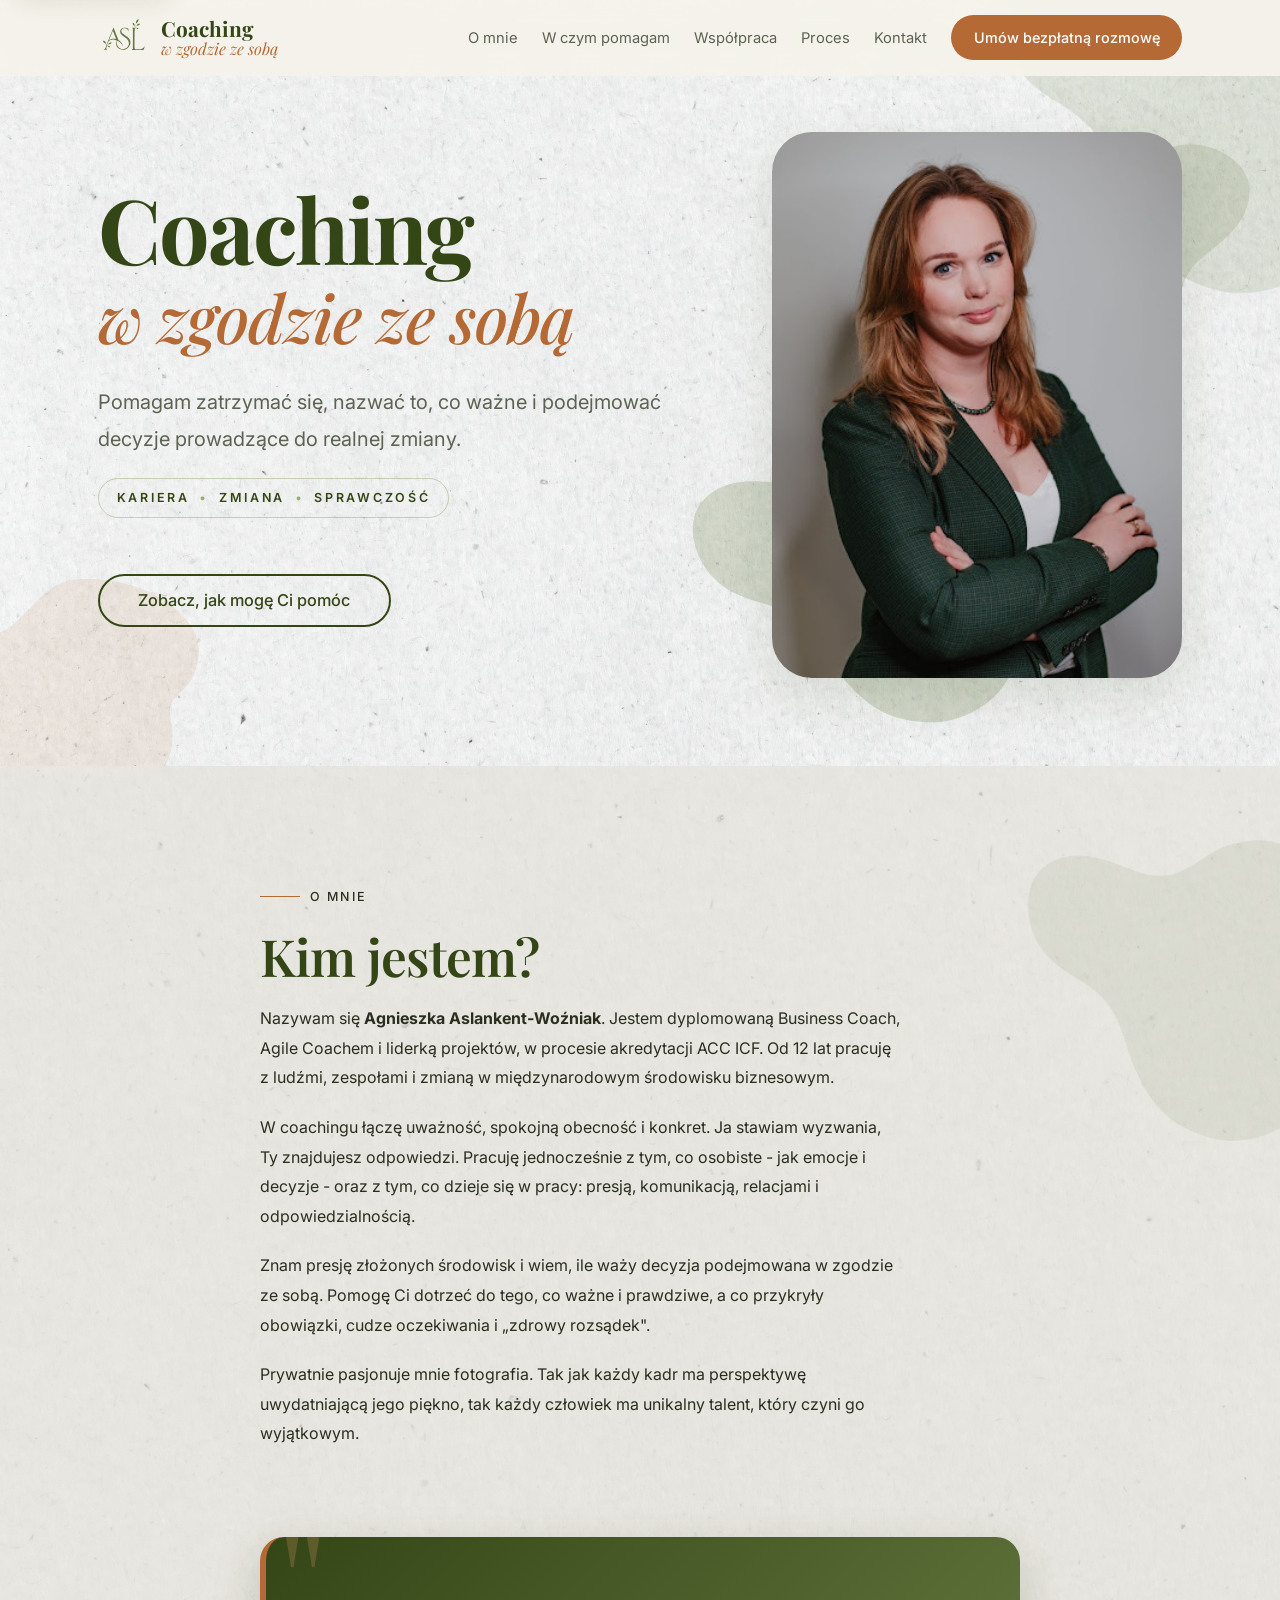
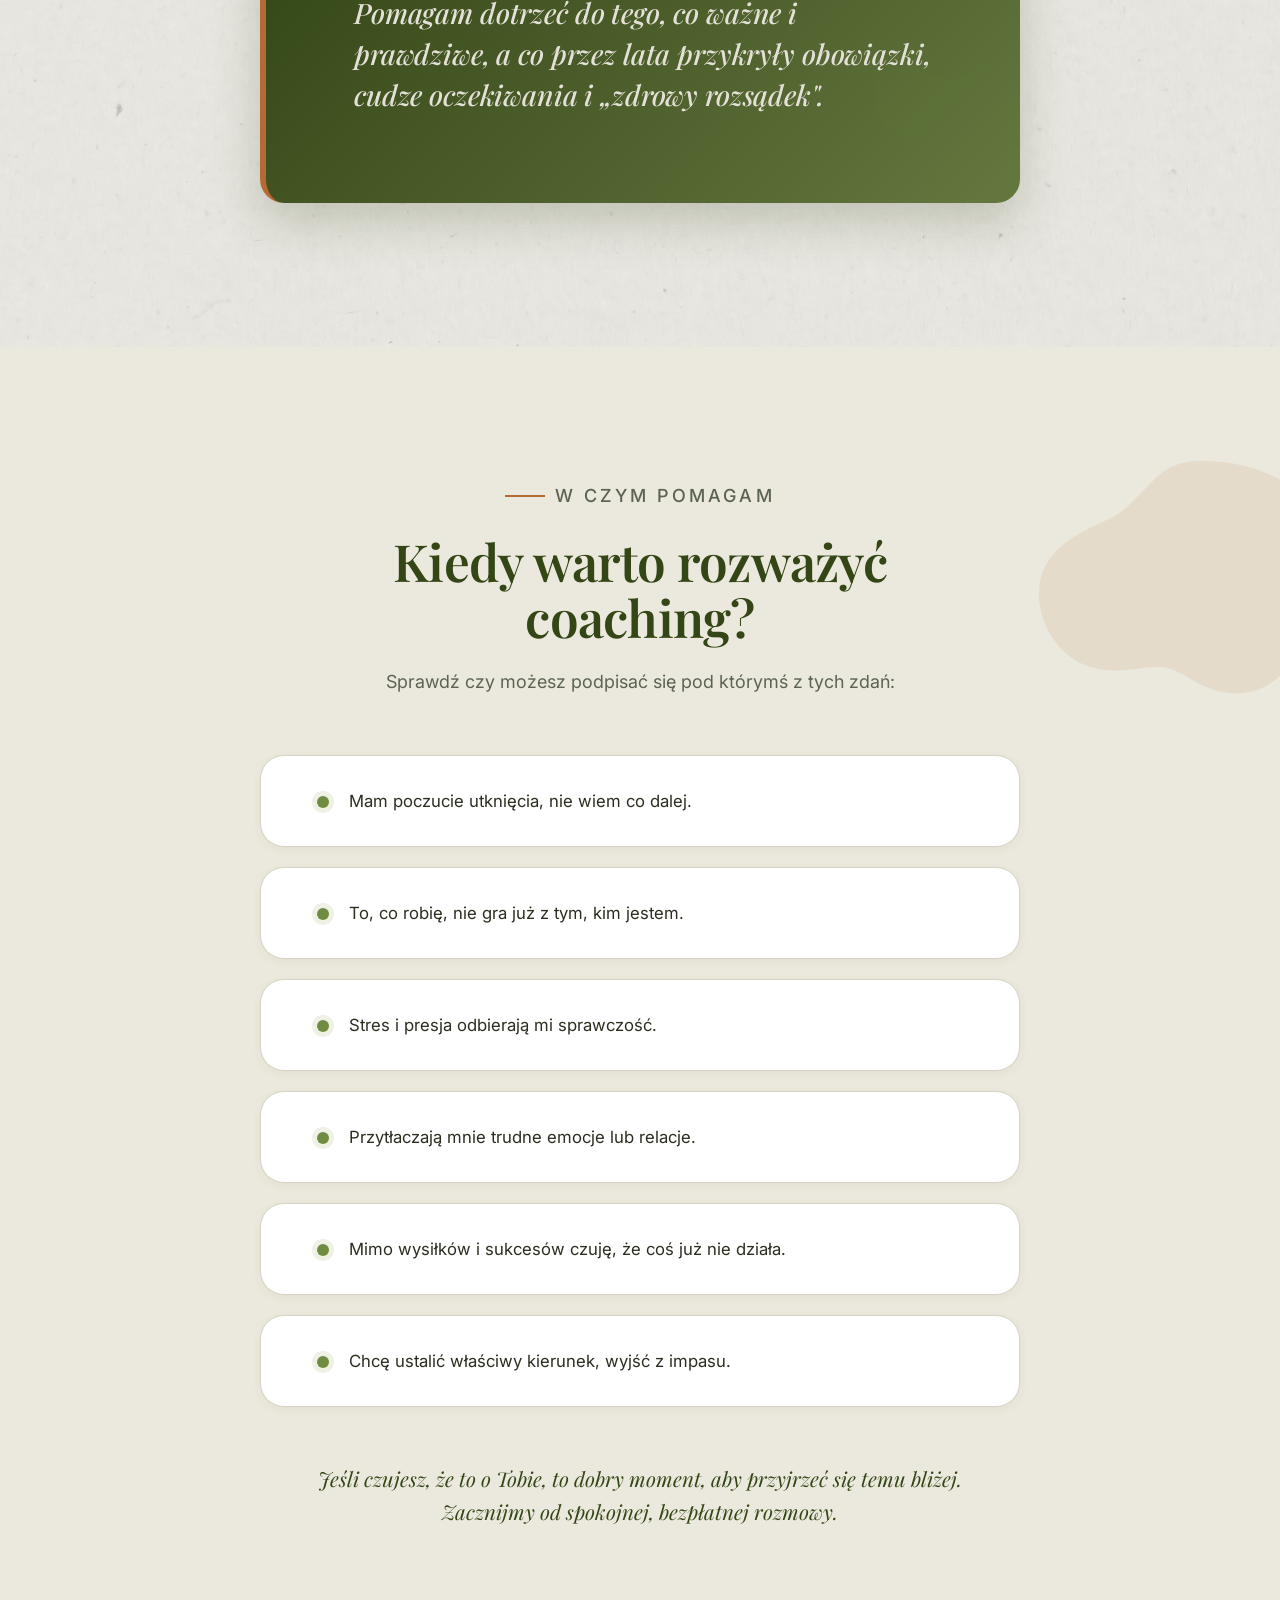
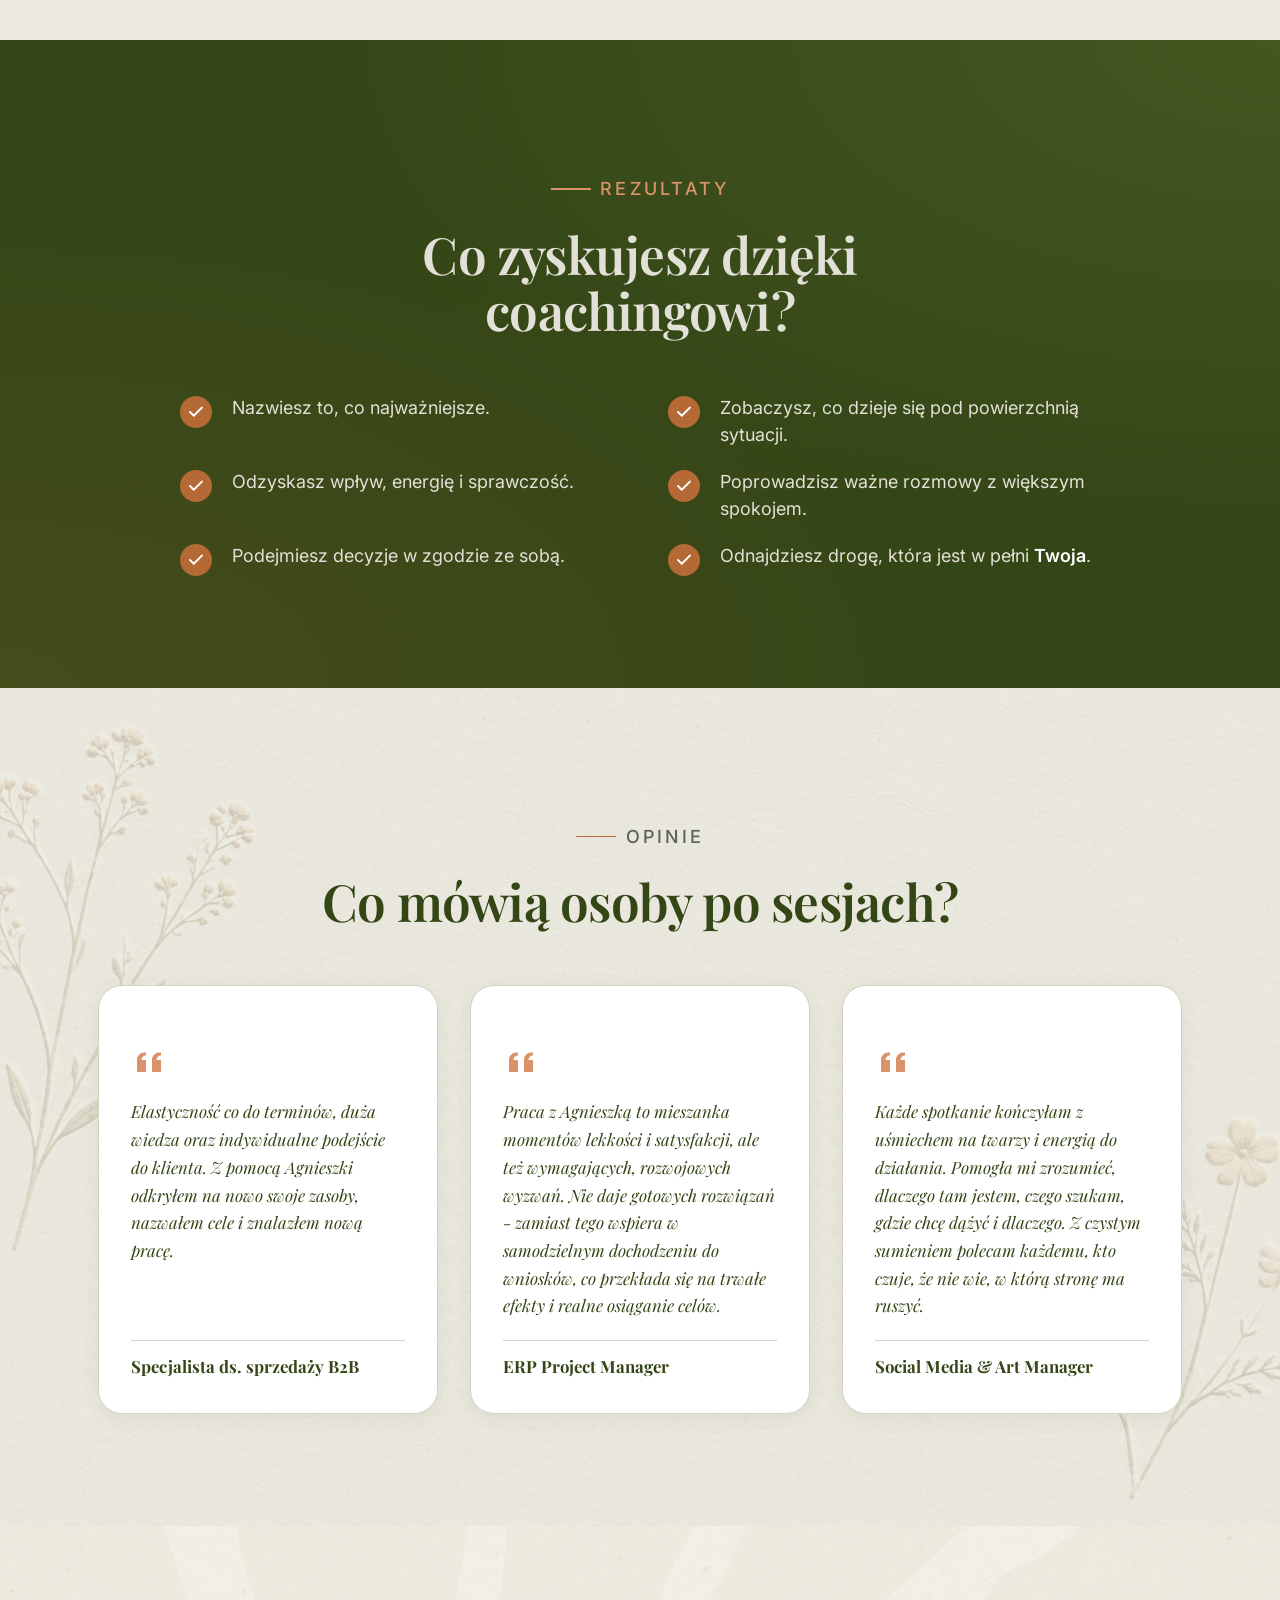
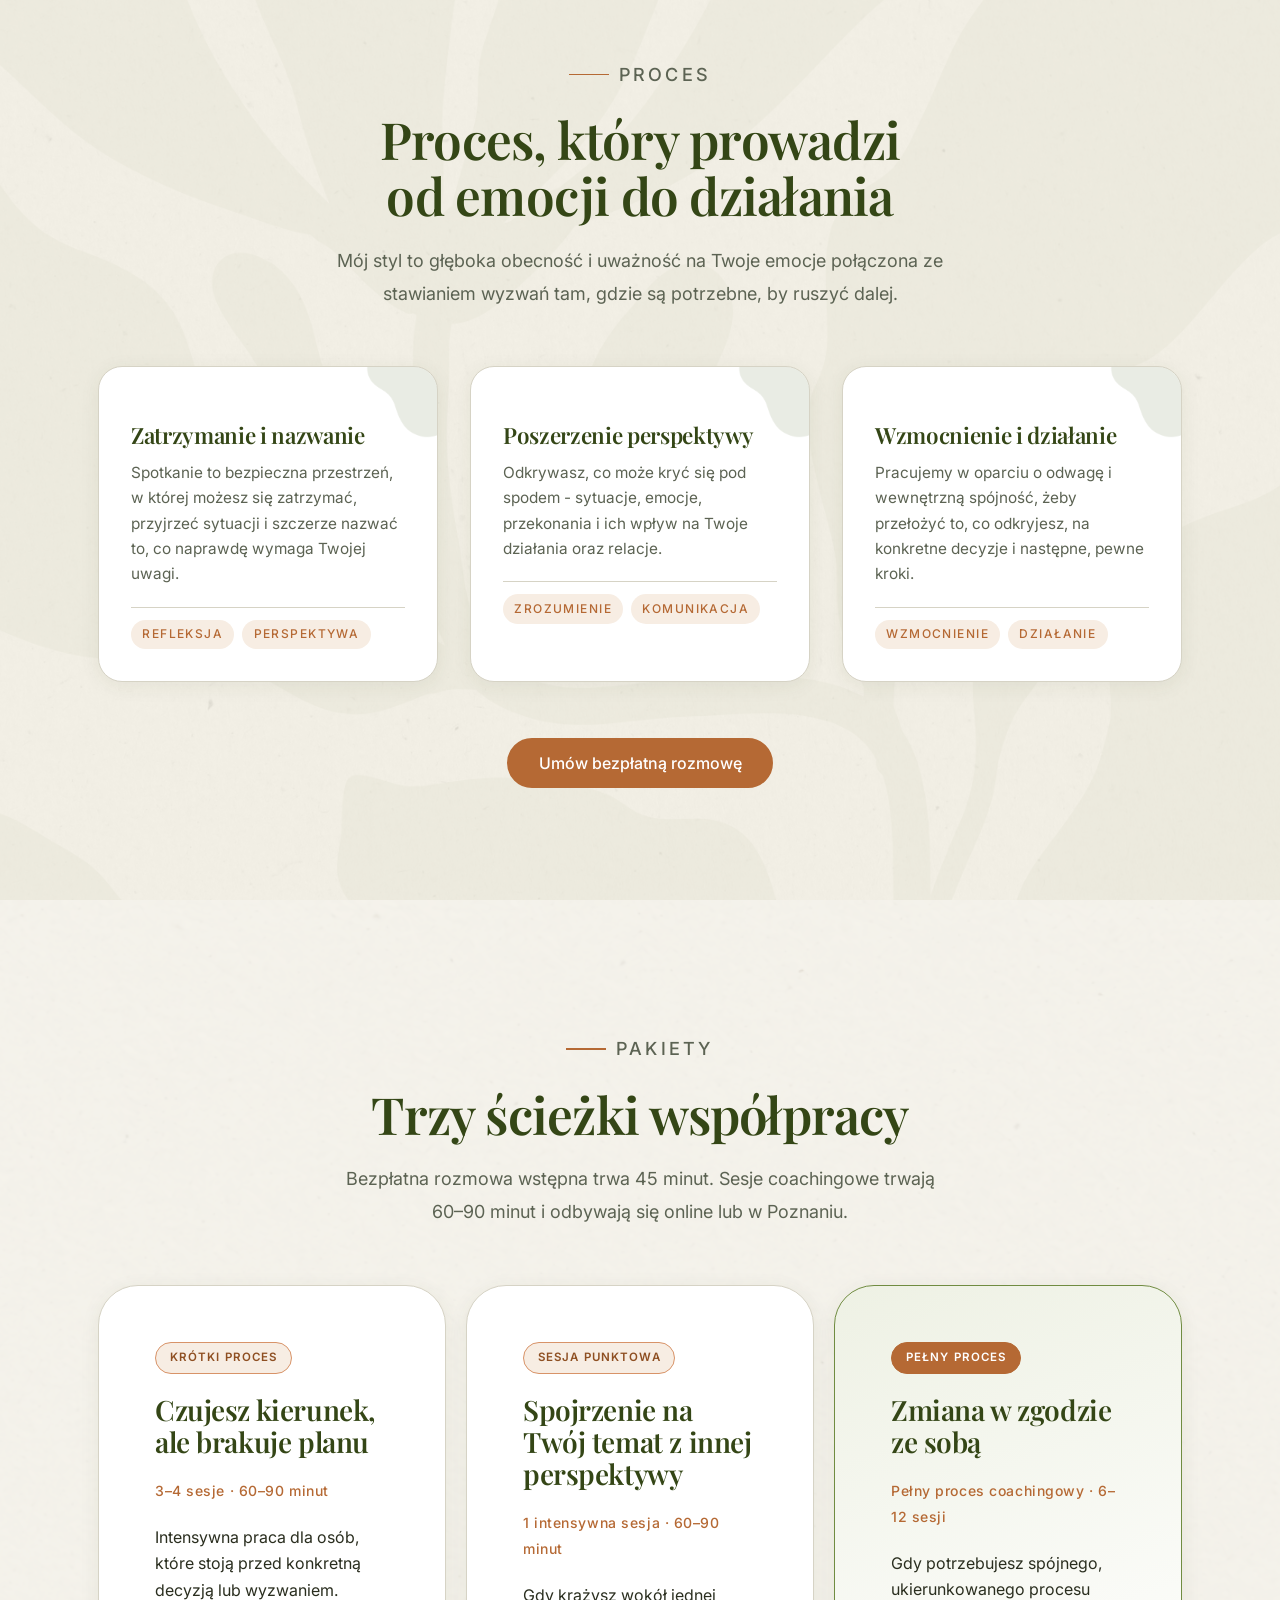
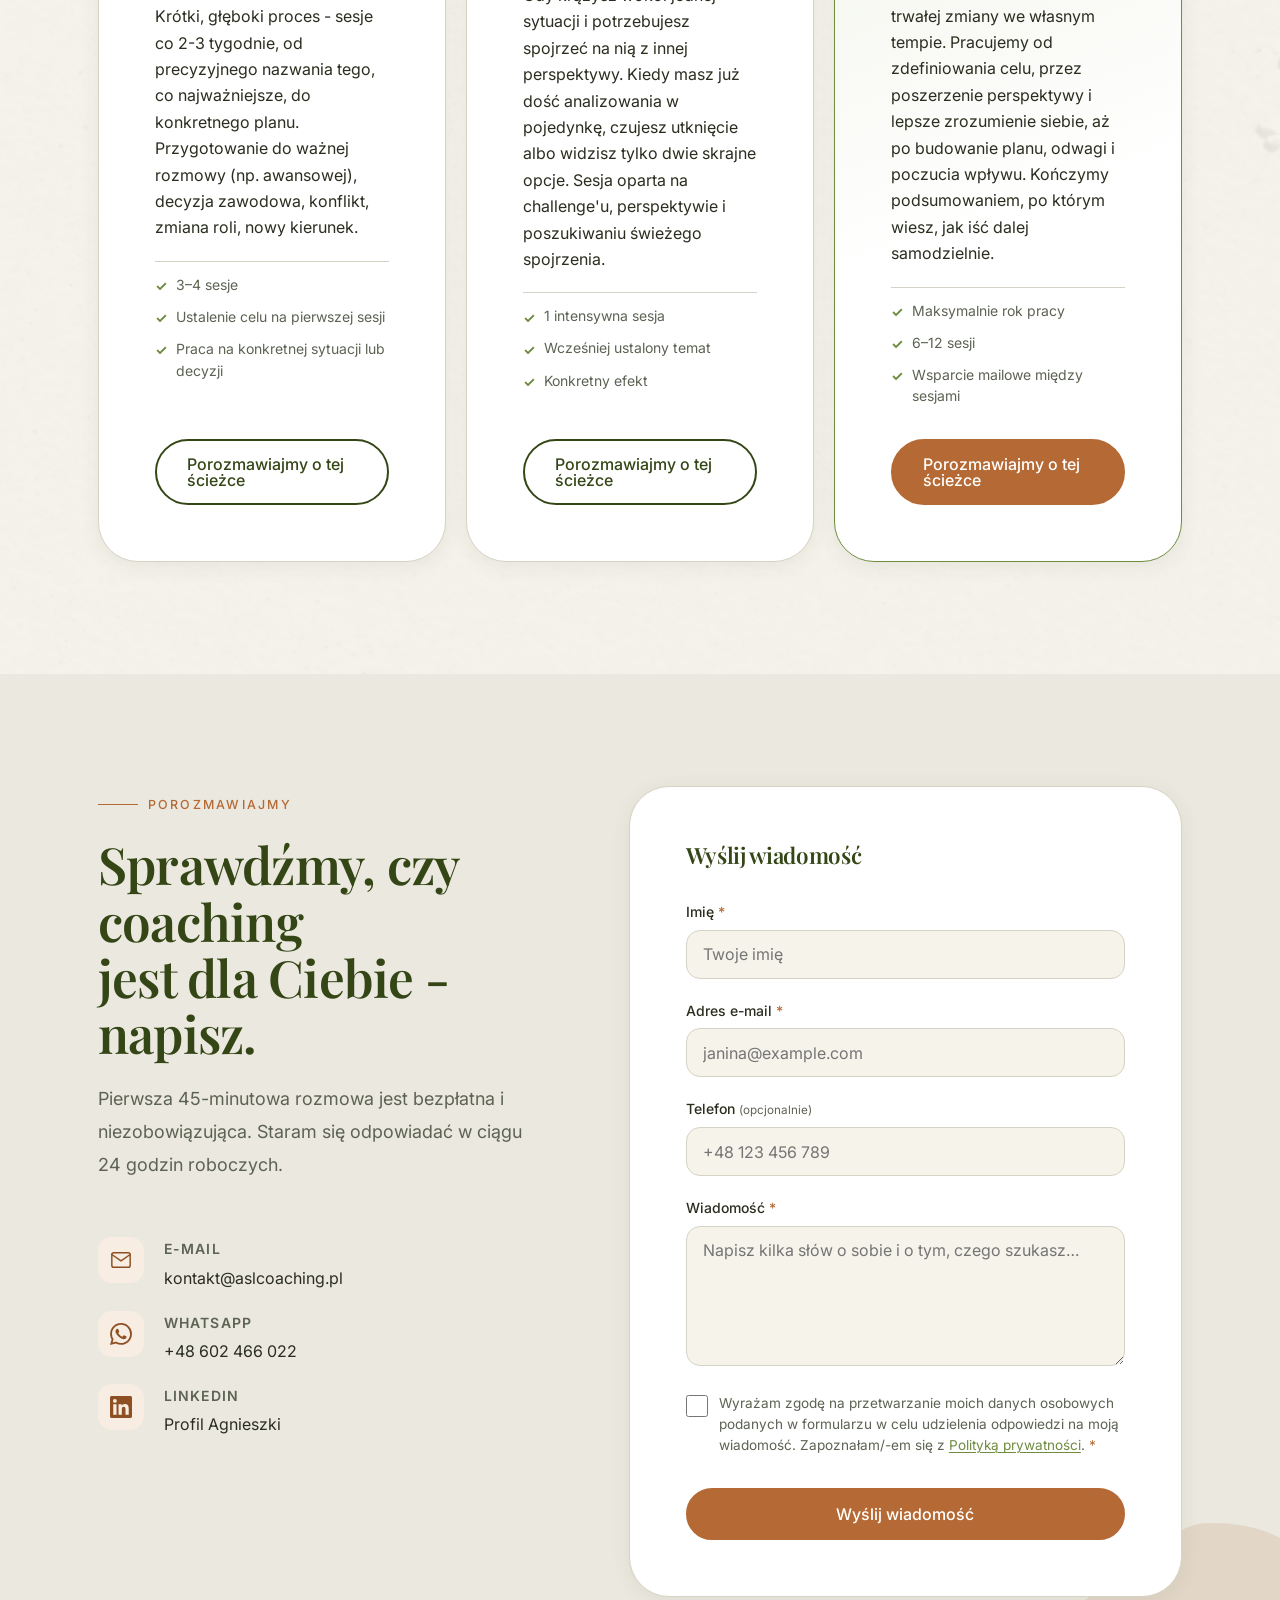
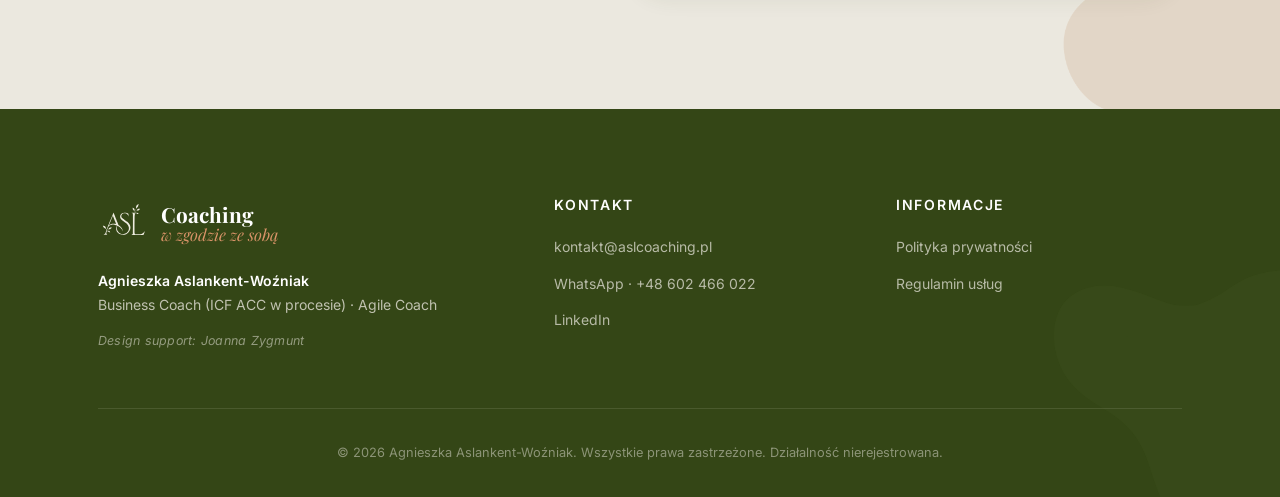
==== commit d5b3bfed: "SEO + domena aslcoaching.pl + email kontakt@aslcoaching.pl SEO meta dane: - Description zaktualizowa" ====
--- a/index.html
+++ b/index.html
@@ -3,22 +3,96 @@
 <head>
   <meta charset="UTF-8" />
   <meta name="viewport" content="width=device-width, initial-scale=1.0" />
-  <meta name="description" content="Agnieszka Aslankent-Woźniak — Business Coach w akredytacji ICF oraz Agile Coach. Coaching w zgodzie ze sobą. Umów bezpłatną rozmowę wstępną online lub w Poznaniu." />
+
+  <!-- Primary SEO -->
+  <title>Coaching ICF · Agnieszka Aslankent-Woźniak | Bezpłatna rozmowa</title>
+  <meta name="description" content="Agnieszka Aslankent-Woźniak - Business Coach (ICF ACC w procesie) i Agile Coach. Coaching w zgodzie ze sobą - sesje 1:1 online lub w Poznaniu. Umów bezpłatną rozmowę wstępną." />
+  <meta name="keywords" content="coaching, business coach, ICF, coaching ACC, agile coach, coaching online, coaching Poznań, coaching kariery, coaching zmiany, Agnieszka Aslankent-Woźniak" />
+  <meta name="author" content="Agnieszka Aslankent-Woźniak" />
   <meta name="robots" content="index, follow" />
-
-  <meta property="og:title" content="Agnieszka Aslankent-Woźniak | Coaching w zgodzie ze sobą" />
-  <meta property="og:description" content="Business Coach w akredytacji ICF. Sesje 1:1 online lub w Poznaniu. Umów bezpłatną rozmowę wstępną." />
+  <meta name="theme-color" content="#344616" />
+  <link rel="canonical" href="https://aslcoaching.pl/" />
+
+  <!-- Open Graph (Facebook, LinkedIn) -->
+  <meta property="og:title" content="Coaching w zgodzie ze sobą | Agnieszka Aslankent-Woźniak" />
+  <meta property="og:description" content="Business Coach (ICF ACC w procesie) i Agile Coach. Sesje 1:1 online lub w Poznaniu. Umów bezpłatną rozmowę wstępną." />
   <meta property="og:type" content="website" />
-
-  <title>Coaching ICF · Agnieszka Aslankent-Woźniak | Bezpłatna rozmowa</title>
-
-  <!-- Fonts: Playfair Display + Inter + Allura — wg Brand Guide -->
+  <meta property="og:url" content="https://aslcoaching.pl/" />
+  <meta property="og:locale" content="pl_PL" />
+  <meta property="og:site_name" content="Coaching w zgodzie ze sobą" />
+  <meta property="og:image" content="https://aslcoaching.pl/img/og-image.jpg" />
+  <meta property="og:image:width" content="1200" />
+  <meta property="og:image:height" content="630" />
+  <meta property="og:image:alt" content="Agnieszka Aslankent-Woźniak - Business Coach. Coaching w zgodzie ze sobą." />
+
+  <!-- Twitter Card -->
+  <meta name="twitter:card" content="summary_large_image" />
+  <meta name="twitter:title" content="Coaching w zgodzie ze sobą | Agnieszka Aslankent-Woźniak" />
+  <meta name="twitter:description" content="Business Coach (ICF ACC w procesie). Sesje 1:1 online lub w Poznaniu." />
+  <meta name="twitter:image" content="https://aslcoaching.pl/img/og-image.jpg" />
+
+  <!-- Favicons -->
+  <link rel="icon" type="image/svg+xml" href="img/logo-asl-mark.svg" />
+  <link rel="icon" type="image/png" sizes="32x32" href="img/logo-asl-mark.png" />
+  <link rel="apple-touch-icon" href="img/logo-asl-mark.png" />
+
+  <!-- Fonts: Playfair Display + Inter + Allura - wg Brand Guide -->
   <link rel="preconnect" href="https://fonts.googleapis.com" />
   <link rel="preconnect" href="https://fonts.gstatic.com" crossorigin />
   <link href="https://fonts.googleapis.com/css2?family=Allura&family=Inter:wght@300;400;500;600&family=Playfair+Display:ital,wght@0,400;0,500;0,600;0,700;1,400;1,600&display=swap" rel="stylesheet" />
 
-  <link rel="stylesheet" href="css/style.css?v=20260616g" />
-  <link rel="icon" type="image/png" href="img/logo-asl-mark.png" />
+  <link rel="stylesheet" href="css/style.css?v=20260616h" />
+
+  <!-- Structured data: ProfessionalService + Person -->
+  <script type="application/ld+json">
+  {
+    "@context": "https://schema.org",
+    "@graph": [
+      {
+        "@type": "ProfessionalService",
+        "@id": "https://aslcoaching.pl/#service",
+        "name": "Coaching w zgodzie ze sobą",
+        "description": "Coaching indywidualny - Business Coach (ICF ACC w procesie) i Agile Coach. Sesje 1:1 online lub w Poznaniu.",
+        "url": "https://aslcoaching.pl/",
+        "image": "https://aslcoaching.pl/img/og-image.jpg",
+        "telephone": "+48602466022",
+        "email": "kontakt@aslcoaching.pl",
+        "areaServed": ["PL", "Online"],
+        "priceRange": "$$",
+        "address": {
+          "@type": "PostalAddress",
+          "addressLocality": "Poznań",
+          "addressCountry": "PL"
+        },
+        "provider": {
+          "@id": "https://aslcoaching.pl/#person"
+        }
+      },
+      {
+        "@type": "Person",
+        "@id": "https://aslcoaching.pl/#person",
+        "name": "Agnieszka Aslankent-Woźniak",
+        "jobTitle": "Business Coach (ICF ACC w procesie), Agile Coach",
+        "url": "https://aslcoaching.pl/",
+        "image": "https://aslcoaching.pl/img/agnieszka-full.jpg",
+        "email": "kontakt@aslcoaching.pl",
+        "telephone": "+48602466022",
+        "sameAs": [
+          "https://www.linkedin.com/in/wozniak-agnieszka/"
+        ],
+        "knowsAbout": ["Business Coaching", "Agile Coaching", "Career Change", "Leadership"]
+      },
+      {
+        "@type": "WebSite",
+        "@id": "https://aslcoaching.pl/#website",
+        "url": "https://aslcoaching.pl/",
+        "name": "Coaching w zgodzie ze sobą",
+        "inLanguage": "pl-PL",
+        "publisher": { "@id": "https://aslcoaching.pl/#person" }
+      }
+    ]
+  }
+  </script>
 </head>
 <body>
 
@@ -31,7 +105,7 @@
   <header>
     <nav class="site-nav" role="navigation" aria-label="Nawigacja główna">
       <div class="nav-inner">
-        <a href="#home" class="nav-logo" aria-label="Agnieszka Aslankent-Woźniak — strona główna">
+        <a href="#home" class="nav-logo" aria-label="Agnieszka Aslankent-Woźniak - strona główna">
           <img src="img/logo-asl-mark.svg" alt="" class="nav-logo-mark" aria-hidden="true" />
           <span class="nav-logo-text">
             Coaching<em>w zgodzie ze sobą</em>
@@ -103,7 +177,7 @@
           <div class="hero-photo" aria-hidden="false">
             <img
               src="img/agnieszka-full.jpg"
-              alt="Agnieszka Aslankent-Woźniak — Business Coach"
+              alt="Agnieszka Aslankent-Woźniak - Business Coach"
               class="hero-photo-img"
               width="341"
               height="512"
@@ -130,7 +204,7 @@
           <div class="about-photo-mobile" aria-hidden="false">
             <img
               src="img/agnieszka-full.jpg"
-              alt="Agnieszka Aslankent-Woźniak — Business Coach"
+              alt="Agnieszka Aslankent-Woźniak - Business Coach"
               class="about-photo-mobile-img"
               width="341"
               height="512"
@@ -153,7 +227,7 @@
             <p class="reveal reveal-delay-2">
               W coachingu łączę uważność, spokojną obecność i konkret.
               Ja stawiam wyzwania, Ty znajdujesz odpowiedzi. Pracuję jednocześnie
-              z tym, co osobiste — jak emocje i decyzje — oraz z tym,
+              z tym, co osobiste - jak emocje i decyzje - oraz z tym,
               co dzieje się w pracy: presją, komunikacją, relacjami i odpowiedzialnością.
             </p>
 
@@ -323,7 +397,7 @@
             <blockquote>
               <p>
                 Praca z Agnieszką to mieszanka momentów lekkości i satysfakcji,
-                ale też wymagających, rozwojowych wyzwań. Nie daje gotowych rozwiązań —
+                ale też wymagających, rozwojowych wyzwań. Nie daje gotowych rozwiązań -
                 zamiast tego wspiera w samodzielnym dochodzeniu do wniosków,
                 co przekłada się na trwałe efekty i realne osiąganie celów.
               </p>
@@ -388,7 +462,7 @@
           <li class="process-group reveal reveal-delay-1">
             <span class="process-group-leaf" aria-hidden="true"></span>
             <h3>Poszerzenie perspektywy</h3>
-            <p>Odkrywasz, co może kryć się pod spodem — sytuacje, emocje, przekonania
+            <p>Odkrywasz, co może kryć się pod spodem - sytuacje, emocje, przekonania
               i ich wpływ na Twoje działania oraz relacje.</p>
             <ul class="process-stages">
               <li>Zrozumienie</li>
@@ -440,7 +514,7 @@
             <p class="package-formal">3–4 sesje · 60–90 minut</p>
             <p class="package-desc">
               Intensywna praca dla osób, które stoją przed konkretną decyzją lub wyzwaniem.
-              Krótki, głęboki proces — sesje co 2–3 tygodnie, od precyzyjnego nazwania tego,
+              Krótki, głęboki proces - sesje co 2-3 tygodnie, od precyzyjnego nazwania tego,
               co najważniejsze, do konkretnego planu. Przygotowanie do ważnej rozmowy
               (np. awansowej), decyzja zawodowa, konflikt, zmiana roli, nowy kierunek.
             </p>
@@ -506,7 +580,7 @@
 
           <div class="contact-info">
             <p class="section-label">Porozmawiajmy</p>
-            <h2 id="contact-heading" class="reveal">Sprawdźmy, czy coaching<br/>jest dla Ciebie — napisz.</h2>
+            <h2 id="contact-heading" class="reveal">Sprawdźmy, czy coaching<br/>jest dla Ciebie - napisz.</h2>
             <p class="lead reveal reveal-delay-1">
               Pierwsza 45-minutowa rozmowa jest bezpłatna i niezobowiązująca.
               Staram się odpowiadać w ciągu 24 godzin roboczych.
@@ -520,7 +594,7 @@
                 </div>
                 <div class="contact-item-text">
                   <strong>E-mail</strong>
-                  <a href="mailto:agnieszka.wozniak88@gmail.com">agnieszka.wozniak88@gmail.com</a>
+                  <a href="mailto:kontakt@aslcoaching.pl">kontakt@aslcoaching.pl</a>
                 </div>
               </div>
 
@@ -631,7 +705,7 @@
           <h4>Kontakt</h4>
           <ul class="footer-links" role="list">
             <li>
-              <a href="mailto:agnieszka.wozniak88@gmail.com">agnieszka.wozniak88@gmail.com</a>
+              <a href="mailto:kontakt@aslcoaching.pl">kontakt@aslcoaching.pl</a>
             </li>
             <li>
               <a href="https://wa.me/48602466022" target="_blank" rel="noopener">WhatsApp · +48 602 466 022</a>
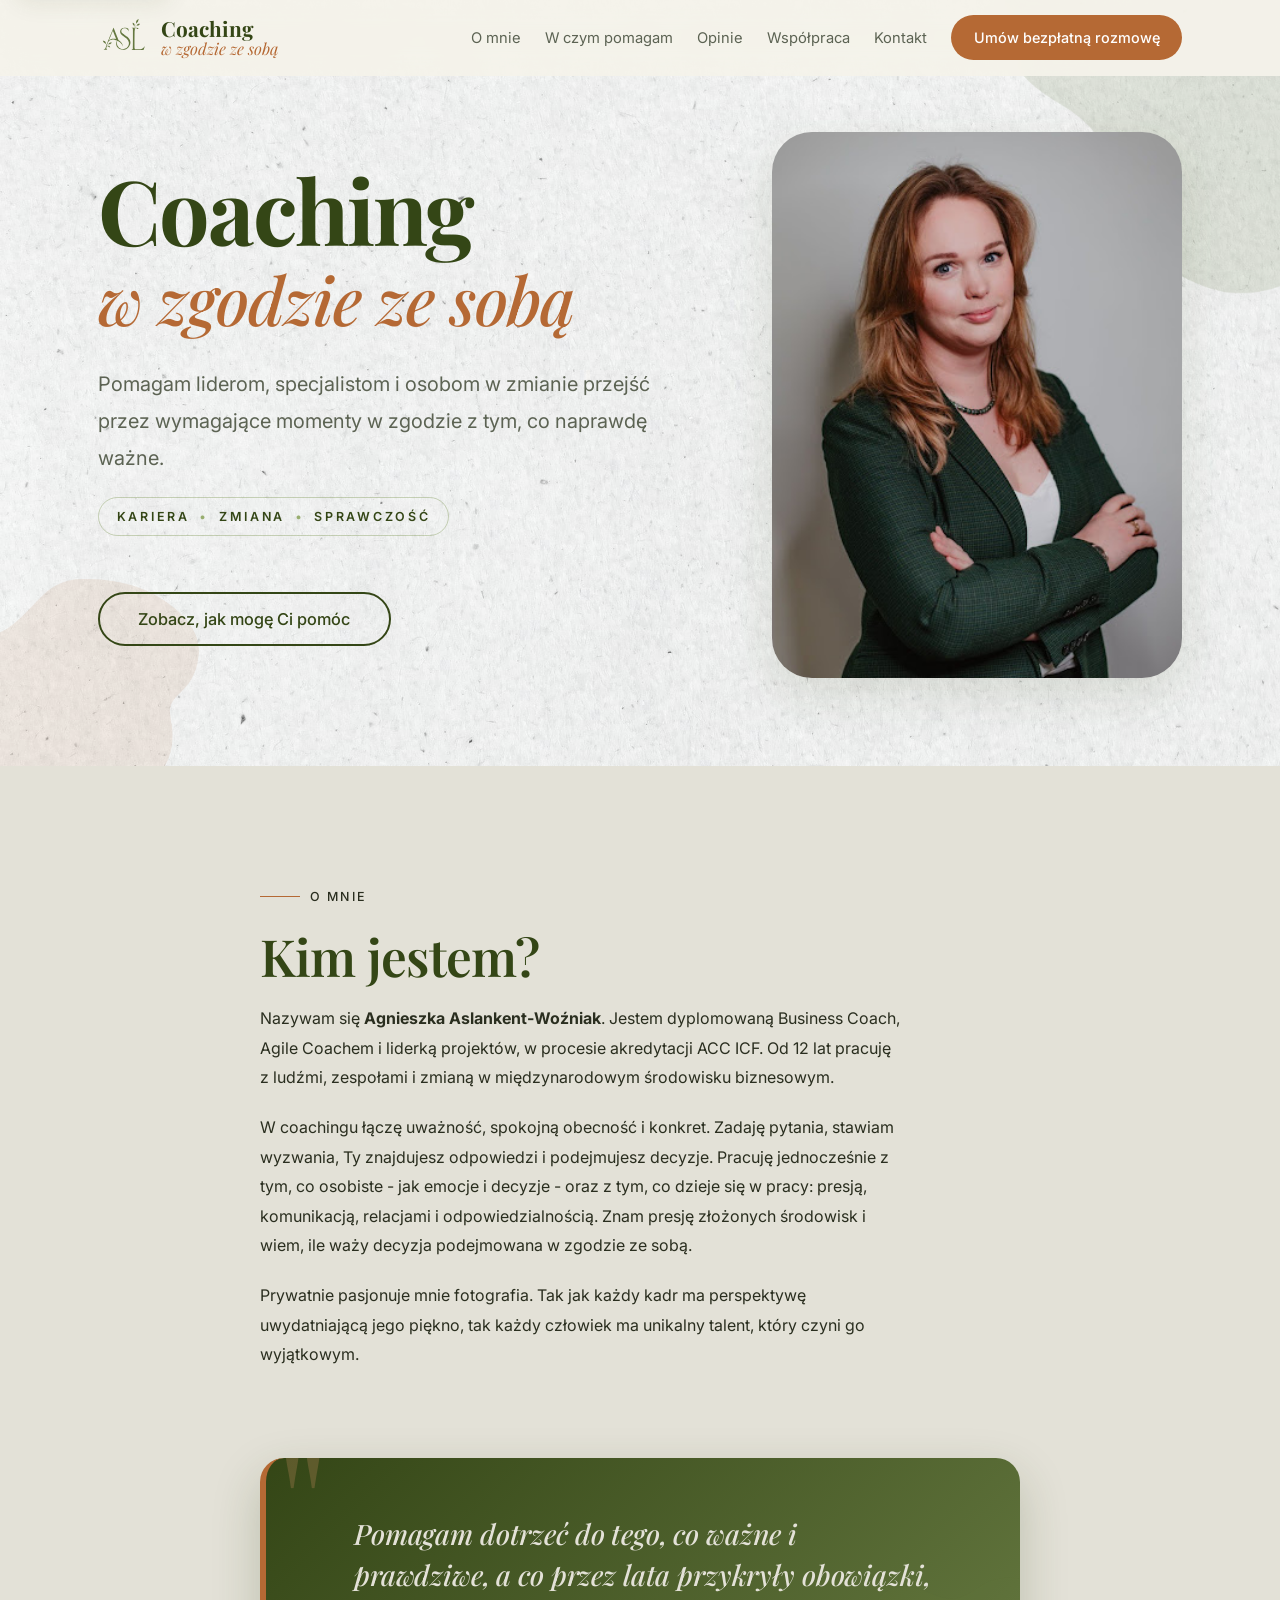
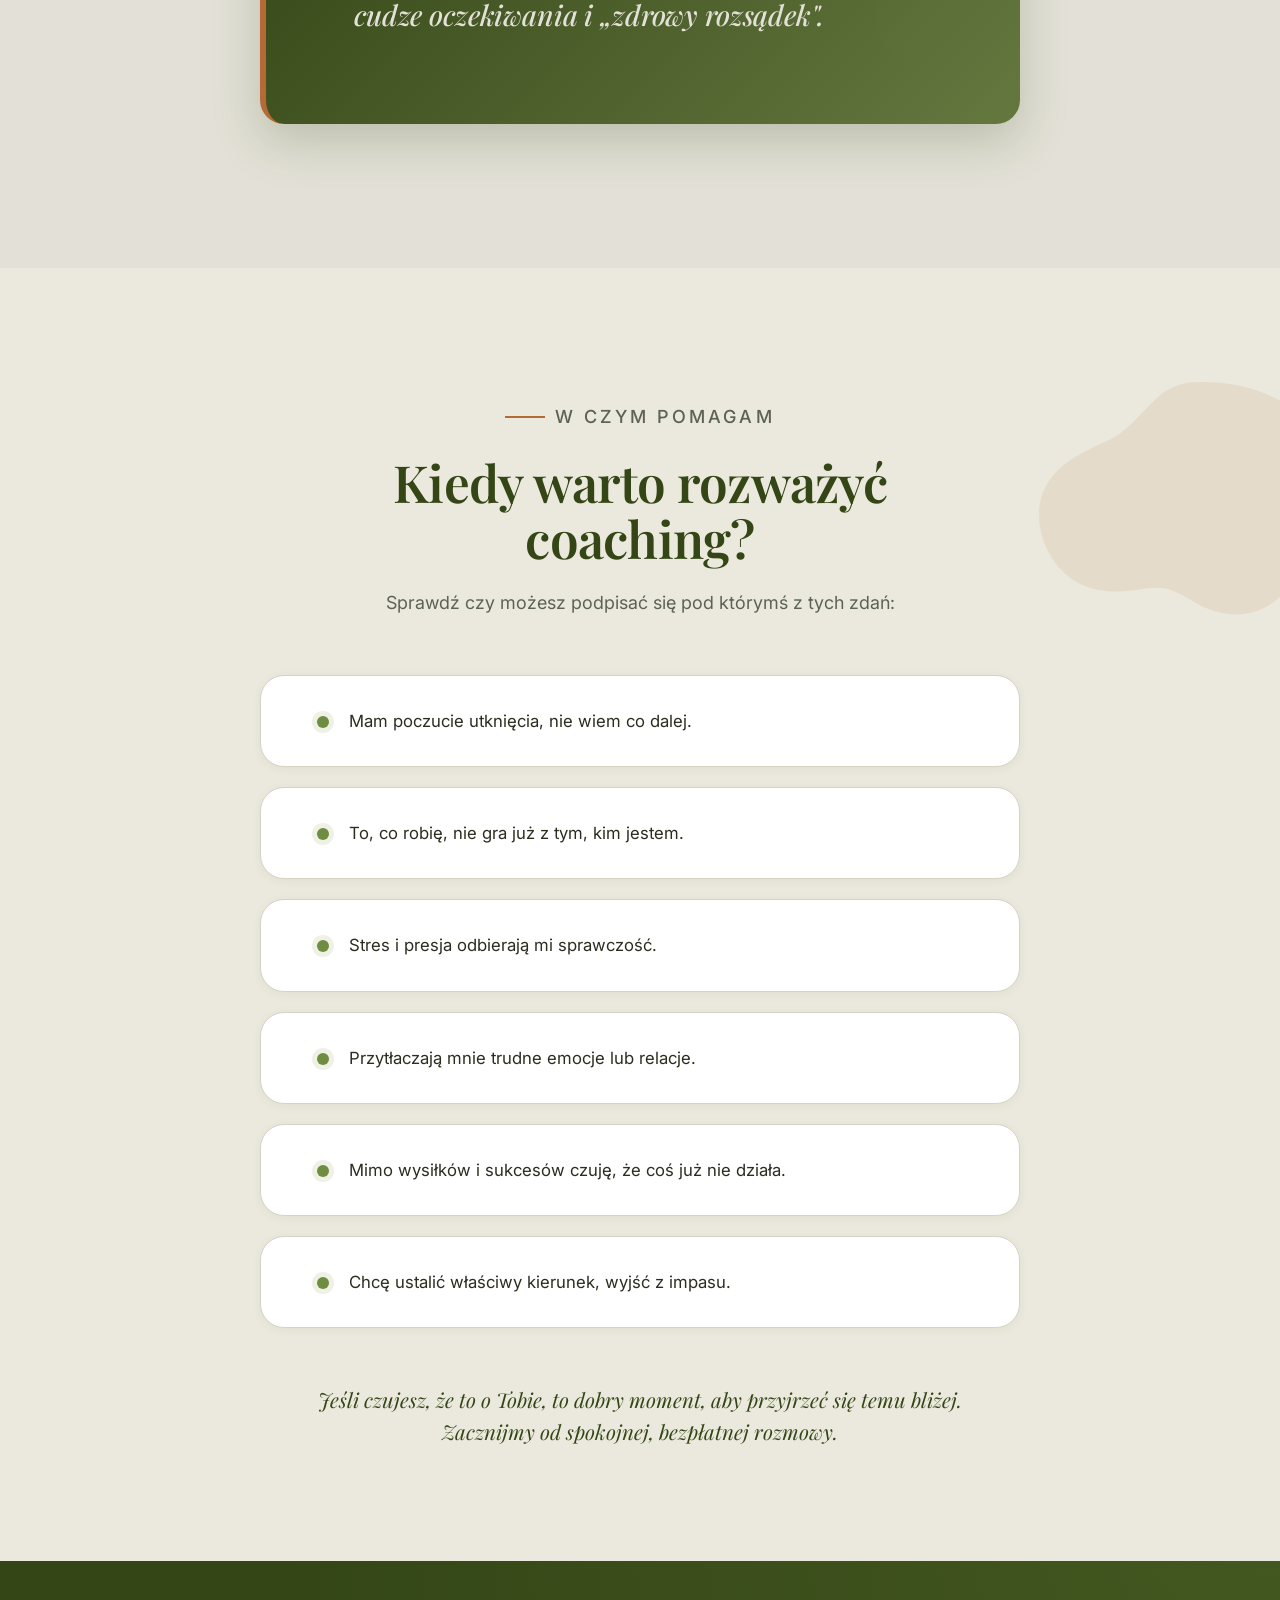
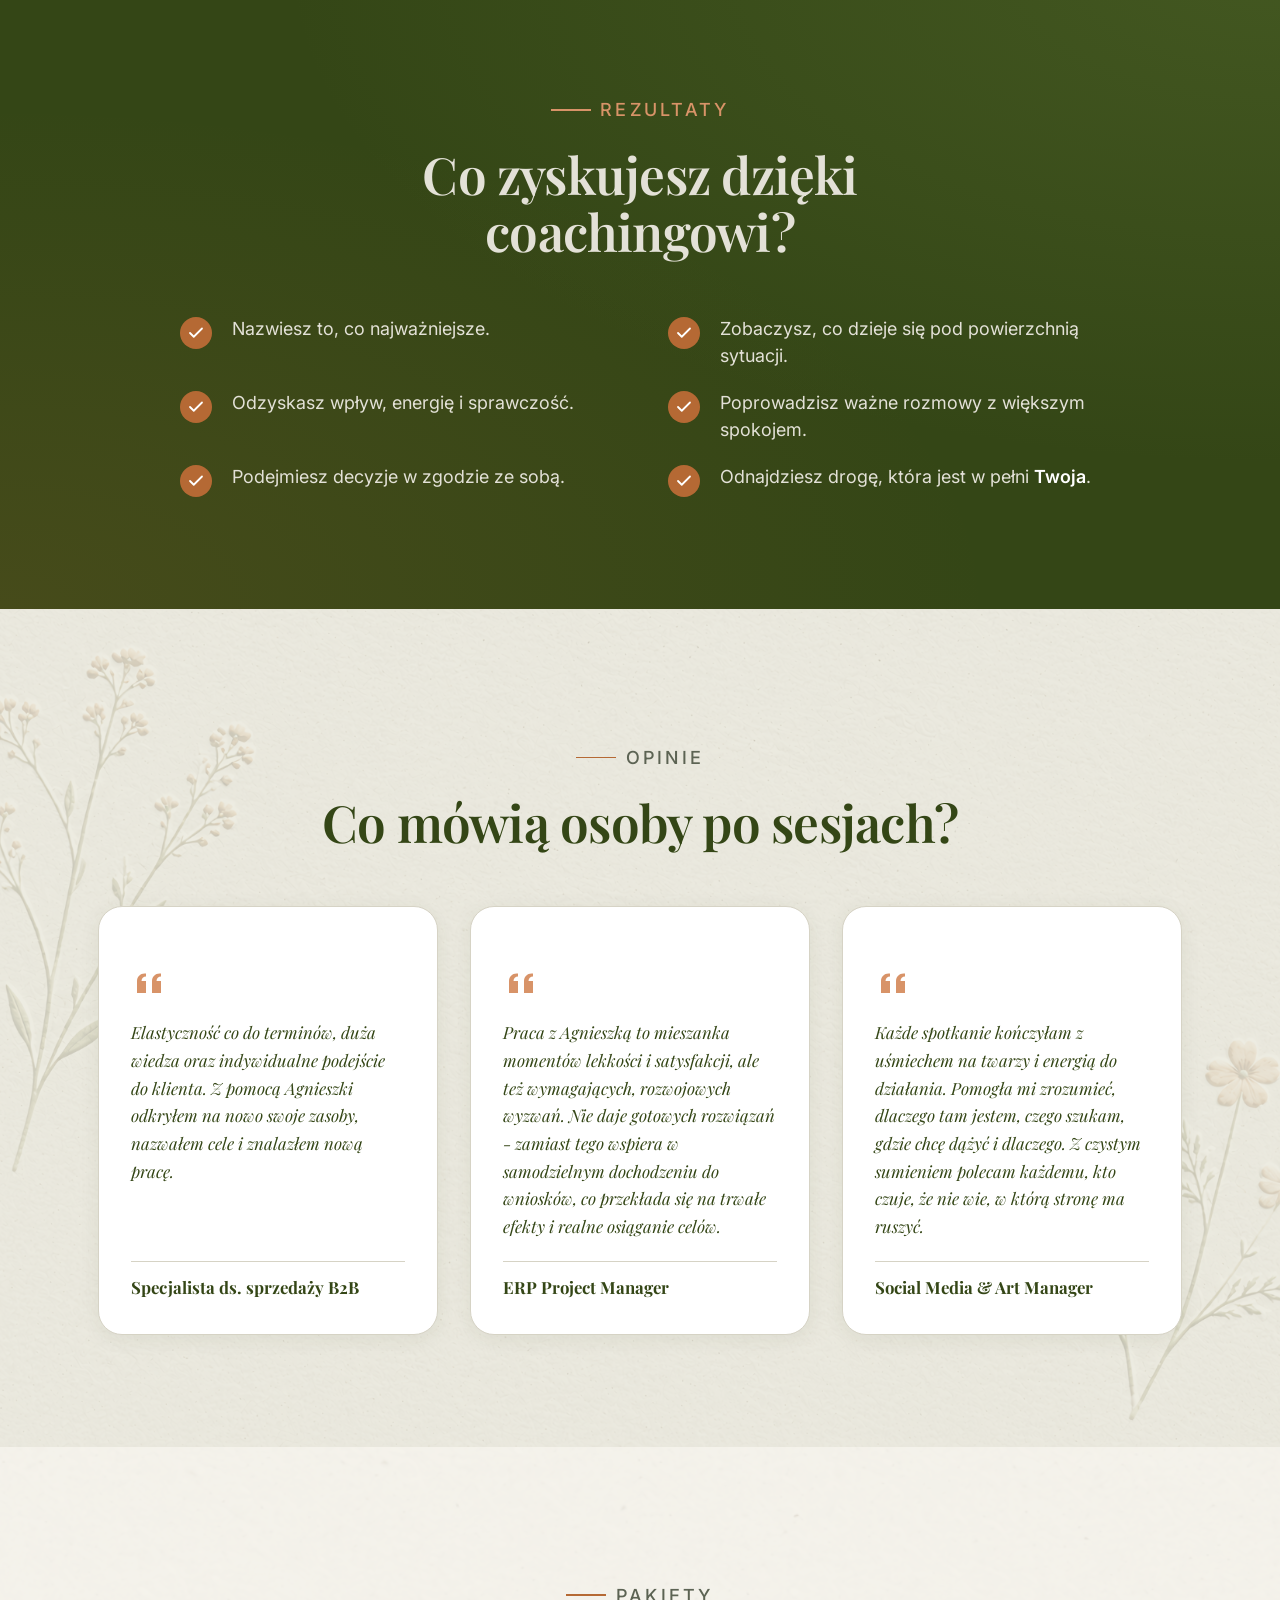
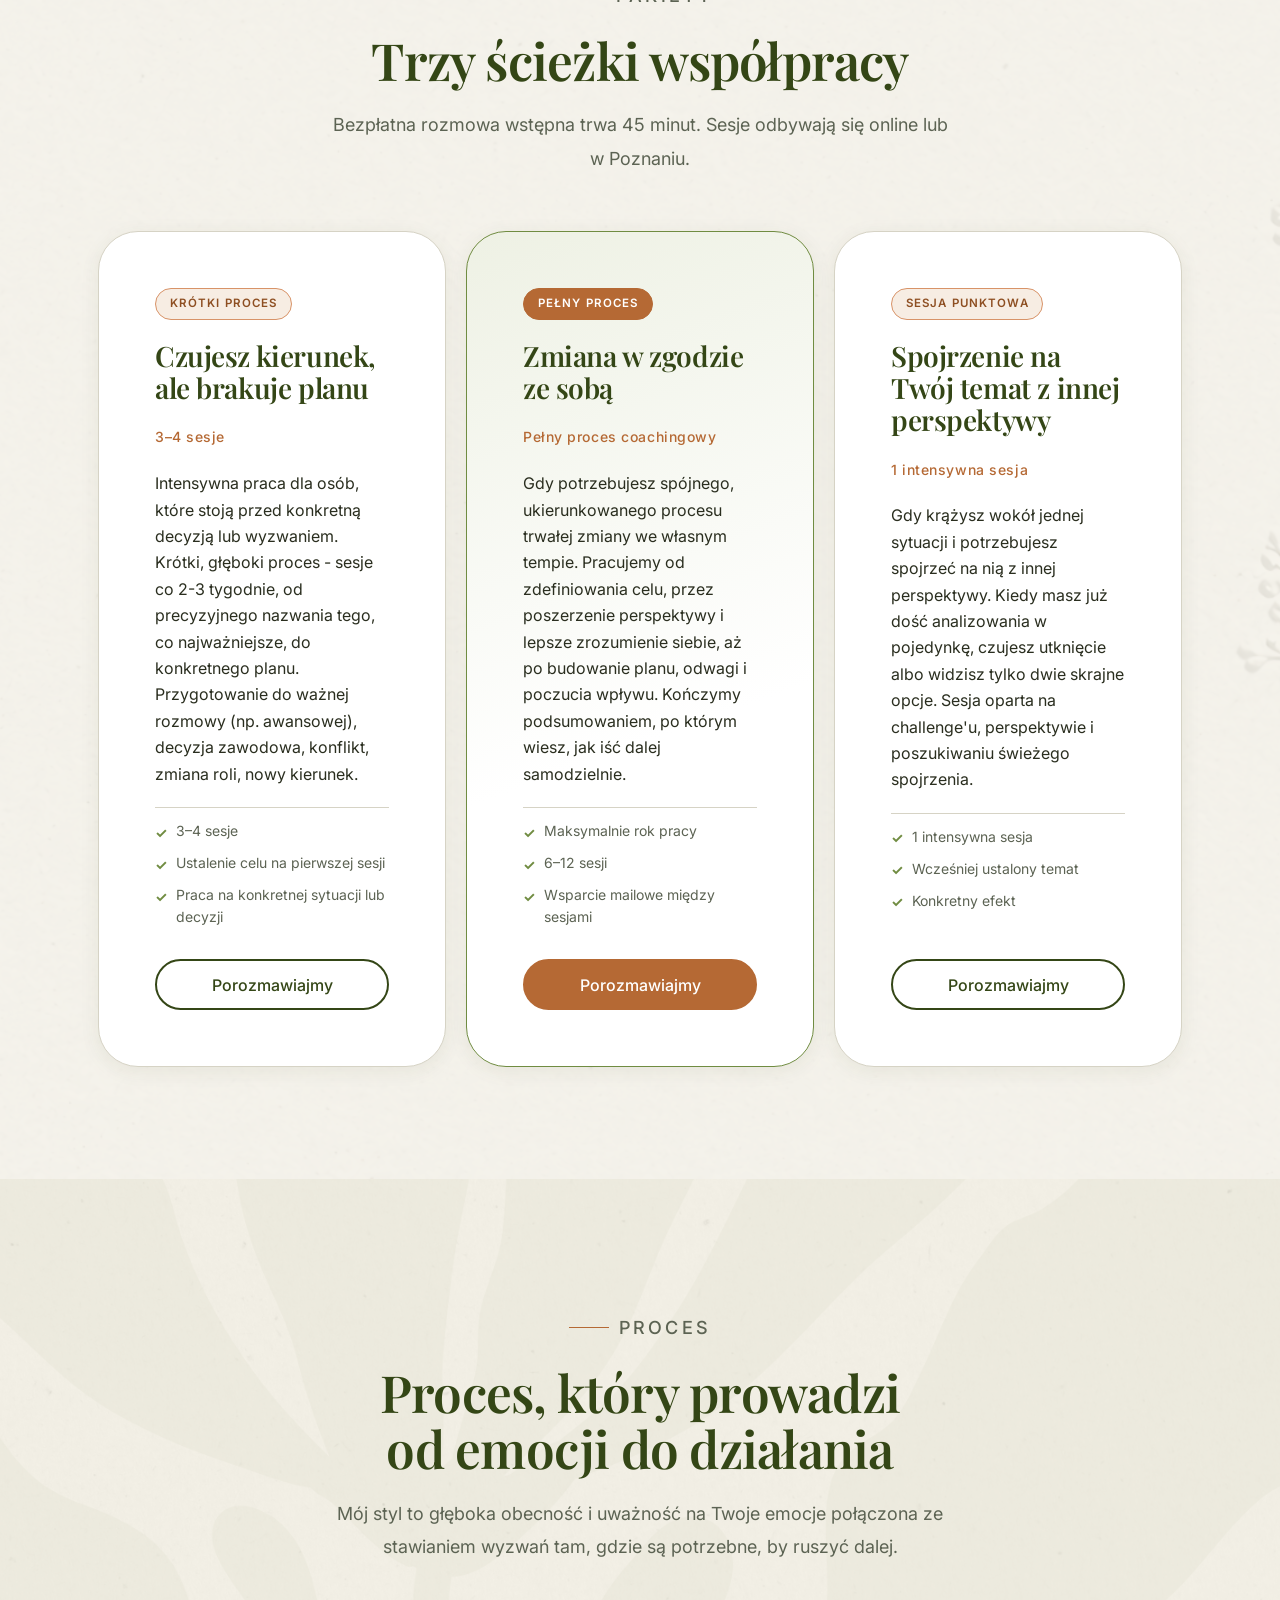
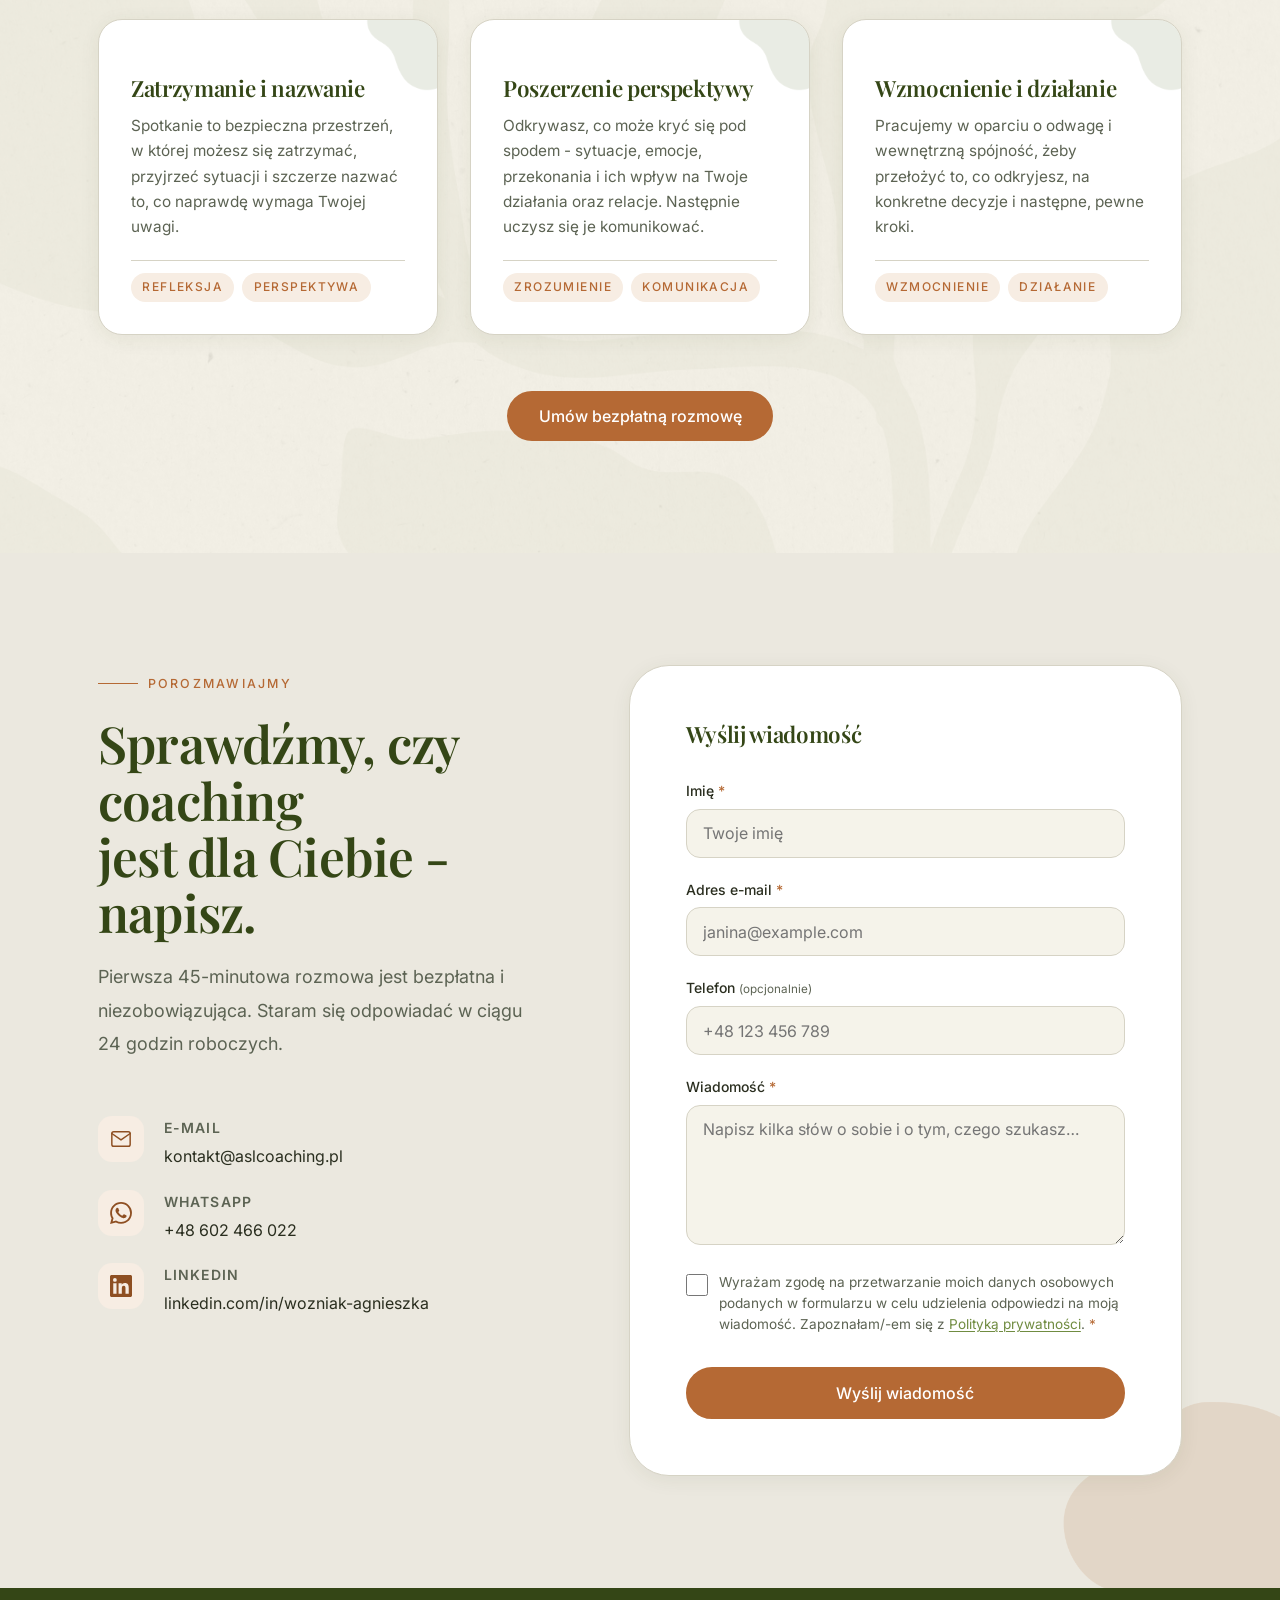
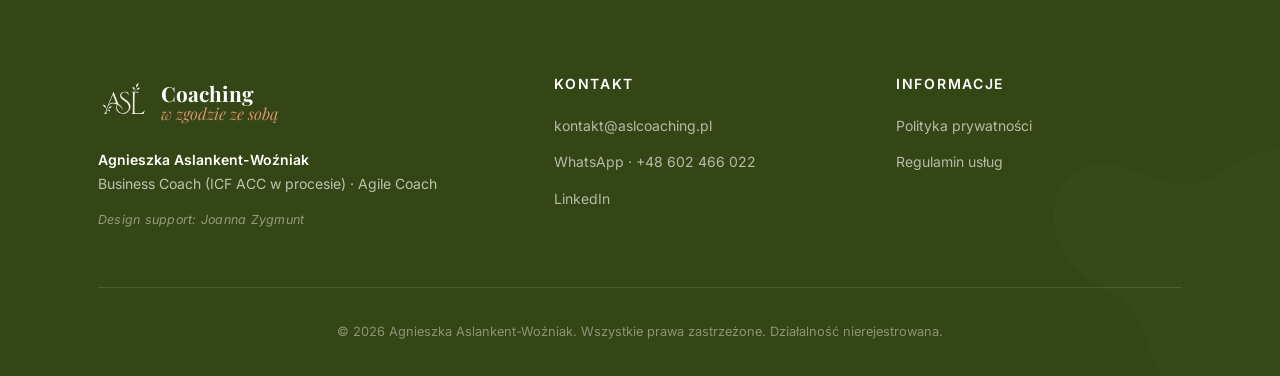
==== commit 75137038: "Poprawki klientki (22.06.2026): hero copy, kolejność sekcji, menu, plamki Hero: - Nowy opis: "Pomaga" ====
--- a/index.html
+++ b/index.html
@@ -41,7 +41,7 @@
   <link rel="preconnect" href="https://fonts.gstatic.com" crossorigin />
   <link href="https://fonts.googleapis.com/css2?family=Allura&family=Inter:wght@300;400;500;600&family=Playfair+Display:ital,wght@0,400;0,500;0,600;0,700;1,400;1,600&display=swap" rel="stylesheet" />
 
-  <link rel="stylesheet" href="css/style.css?v=20260616h" />
+  <link rel="stylesheet" href="css/style.css?v=20260622a" />
 
   <!-- Structured data: ProfessionalService + Person -->
   <script type="application/ld+json">
@@ -115,8 +115,8 @@
         <ul class="nav-links" role="list">
           <li><a href="#o-mnie">O mnie</a></li>
           <li><a href="#w-czym-pomagam">W czym pomagam</a></li>
+          <li><a href="#opinie">Opinie</a></li>
           <li><a href="#pakiety">Współpraca</a></li>
-          <li><a href="#jak-pracuje">Proces</a></li>
           <li><a href="#kontakt">Kontakt</a></li>
           <li><a href="#kontakt" class="nav-cta">Umów bezpłatną rozmowę</a></li>
         </ul>
@@ -135,8 +135,8 @@
     <nav id="mobile-nav" class="nav-mobile" aria-label="Nawigacja mobilna">
       <a href="#o-mnie">O mnie</a>
       <a href="#w-czym-pomagam">W czym pomagam</a>
+      <a href="#opinie">Opinie</a>
       <a href="#pakiety">Współpraca</a>
-      <a href="#jak-pracuje">Proces</a>
       <a href="#kontakt">Kontakt</a>
       <a href="#kontakt" class="nav-cta">Umów bezpłatną rozmowę →</a>
     </nav>
@@ -158,8 +158,8 @@
             </h1>
 
             <p class="hero-desc">
-              Pomagam zatrzymać się, nazwać to, co ważne i podejmować decyzje
-              prowadzące do realnej zmiany.
+              Pomagam liderom, specjalistom i osobom w zmianie przejść przez
+              wymagające momenty w zgodzie z tym, co naprawdę ważne.
             </p>
 
             <p class="hero-experience" role="text">
@@ -226,24 +226,20 @@
 
             <p class="reveal reveal-delay-2">
               W coachingu łączę uważność, spokojną obecność i konkret.
-              Ja stawiam wyzwania, Ty znajdujesz odpowiedzi. Pracuję jednocześnie
-              z tym, co osobiste - jak emocje i decyzje - oraz z tym,
-              co dzieje się w pracy: presją, komunikacją, relacjami i odpowiedzialnością.
+              Zadaję pytania, stawiam wyzwania, Ty znajdujesz odpowiedzi i podejmujesz
+              decyzje. Pracuję jednocześnie z tym, co osobiste - jak emocje i decyzje -
+              oraz z tym, co dzieje się w pracy: presją, komunikacją, relacjami
+              i odpowiedzialnością. Znam presję złożonych środowisk i wiem, ile waży
+              decyzja podejmowana w zgodzie ze sobą.
             </p>
 
             <p class="reveal reveal-delay-3">
-              Znam presję złożonych środowisk i wiem, ile waży decyzja podejmowana
-              w zgodzie ze sobą. Pomogę Ci dotrzeć do tego, co ważne i prawdziwe,
-              a co przykryły obowiązki, cudze oczekiwania i „zdrowy rozsądek".
-            </p>
-
-            <p class="reveal reveal-delay-4">
               Prywatnie pasjonuje mnie fotografia. Tak jak każdy kadr ma perspektywę
               uwydatniającą jego piękno, tak każdy człowiek ma unikalny talent,
               który czyni go wyjątkowym.
             </p>
 
-            <blockquote class="about-quote about-quote--feature reveal reveal-delay-5">
+            <blockquote class="about-quote about-quote--feature reveal reveal-delay-4">
               <p>
                 Pomagam dotrzeć do tego, co ważne i prawdziwe, a co przez lata
                 przykryły obowiązki, cudze oczekiwania i „zdrowy rozsądek".
@@ -431,7 +427,89 @@
 
 
     <!-- ============================================================
-         7. JAK PRACUJĘ? / PROCES — 3 karty grupujące 6 etapów
+         7. PAKIETY — 3 ścieżki współpracy
+    ============================================================ -->
+    <section id="pakiety" class="packages-section" aria-labelledby="packages-heading">
+      <div class="container">
+
+        <div class="section-header">
+          <p class="section-label">Pakiety</p>
+          <h2 id="packages-heading" class="reveal">Trzy ścieżki współpracy</h2>
+          <p class="reveal reveal-delay-1">
+            Bezpłatna rozmowa wstępna trwa 45 minut. Sesje odbywają się online
+            lub w Poznaniu.
+          </p>
+        </div>
+
+        <div class="packages-grid packages-grid--3">
+
+          <!-- PAKIET 1: Krótki proces -->
+          <article class="package-card reveal">
+            <div class="package-badge">Krótki proces</div>
+            <h3 class="package-name">Czujesz kierunek, ale brakuje planu</h3>
+            <p class="package-formal">3–4 sesje</p>
+            <p class="package-desc">
+              Intensywna praca dla osób, które stoją przed konkretną decyzją lub wyzwaniem.
+              Krótki, głęboki proces - sesje co 2-3 tygodnie, od precyzyjnego nazwania tego,
+              co najważniejsze, do konkretnego planu. Przygotowanie do ważnej rozmowy
+              (np. awansowej), decyzja zawodowa, konflikt, zmiana roli, nowy kierunek.
+            </p>
+            <ul class="package-features">
+              <li>3–4 sesje</li>
+              <li>Ustalenie celu na pierwszej sesji</li>
+              <li>Praca na konkretnej sytuacji lub decyzji</li>
+            </ul>
+            <a href="#kontakt" class="btn btn-secondary btn-block">Porozmawiajmy</a>
+          </article>
+
+          <!-- PAKIET 2: Pełny proces (featured, na środku) -->
+          <article class="package-card featured reveal reveal-delay-1">
+            <div class="package-badge">Pełny proces</div>
+            <h3 class="package-name">Zmiana w zgodzie ze sobą</h3>
+            <p class="package-formal">Pełny proces coachingowy</p>
+            <p class="package-desc">
+              Gdy potrzebujesz spójnego, ukierunkowanego procesu trwałej zmiany
+              we własnym tempie. Pracujemy od zdefiniowania celu, przez poszerzenie
+              perspektywy i lepsze zrozumienie siebie, aż po budowanie planu, odwagi
+              i poczucia wpływu. Kończymy podsumowaniem, po którym wiesz, jak iść dalej
+              samodzielnie.
+            </p>
+            <ul class="package-features">
+              <li>Maksymalnie rok pracy</li>
+              <li>6–12 sesji</li>
+              <li>Wsparcie mailowe między sesjami</li>
+            </ul>
+            <a href="#kontakt" class="btn btn-primary btn-block">Porozmawiajmy</a>
+          </article>
+
+          <!-- PAKIET 3: Sesja punktowa -->
+          <article class="package-card reveal reveal-delay-2">
+            <div class="package-badge">Sesja punktowa</div>
+            <h3 class="package-name">Spojrzenie na Twój temat z innej perspektywy</h3>
+            <p class="package-formal">1 intensywna sesja</p>
+            <p class="package-desc">
+              Gdy krążysz wokół jednej sytuacji i potrzebujesz spojrzeć na nią z innej
+              perspektywy. Kiedy masz już dość analizowania w pojedynkę, czujesz utknięcie
+              albo widzisz tylko dwie skrajne opcje. Sesja oparta na challenge'u,
+              perspektywie i poszukiwaniu świeżego spojrzenia.
+            </p>
+            <ul class="package-features">
+              <li>1 intensywna sesja</li>
+              <li>Wcześniej ustalony temat</li>
+              <li>Konkretny efekt</li>
+            </ul>
+            <a href="#kontakt" class="btn btn-secondary btn-block">Porozmawiajmy</a>
+          </article>
+
+        </div>
+
+      </div>
+    </section>
+
+
+    <!-- ============================================================
+         8. JAK PRACUJĘ? / PROCES — 3 karty grupujące 6 etapów
+              (przeniesione za Pakiety, jako ostatnia sekcja przed Kontaktem)
     ============================================================ -->
     <section id="jak-pracuje" class="process-section" aria-labelledby="process-heading">
       <div class="container">
@@ -463,7 +541,8 @@
             <span class="process-group-leaf" aria-hidden="true"></span>
             <h3>Poszerzenie perspektywy</h3>
             <p>Odkrywasz, co może kryć się pod spodem - sytuacje, emocje, przekonania
-              i ich wpływ na Twoje działania oraz relacje.</p>
+              i ich wpływ na Twoje działania oraz relacje. Następnie uczysz się
+              je komunikować.</p>
             <ul class="process-stages">
               <li>Zrozumienie</li>
               <li>Komunikacja</li>
@@ -491,87 +570,6 @@
 
 
     <!-- ============================================================
-         8. PAKIETY — 2 pakiety + draft umowy PDF + blok "Zanim zaczniemy"
-    ============================================================ -->
-    <section id="pakiety" class="packages-section" aria-labelledby="packages-heading">
-      <div class="container">
-
-        <div class="section-header">
-          <p class="section-label">Pakiety</p>
-          <h2 id="packages-heading" class="reveal">Trzy ścieżki współpracy</h2>
-          <p class="reveal reveal-delay-1">
-            Bezpłatna rozmowa wstępna trwa 45 minut. Sesje coachingowe trwają 60–90 minut
-            i odbywają się online lub w Poznaniu.
-          </p>
-        </div>
-
-        <div class="packages-grid packages-grid--3">
-
-          <!-- PAKIET 1: Krótki proces -->
-          <article class="package-card reveal">
-            <div class="package-badge">Krótki proces</div>
-            <h3 class="package-name">Czujesz kierunek, ale brakuje planu</h3>
-            <p class="package-formal">3–4 sesje · 60–90 minut</p>
-            <p class="package-desc">
-              Intensywna praca dla osób, które stoją przed konkretną decyzją lub wyzwaniem.
-              Krótki, głęboki proces - sesje co 2-3 tygodnie, od precyzyjnego nazwania tego,
-              co najważniejsze, do konkretnego planu. Przygotowanie do ważnej rozmowy
-              (np. awansowej), decyzja zawodowa, konflikt, zmiana roli, nowy kierunek.
-            </p>
-            <ul class="package-features">
-              <li>3–4 sesje</li>
-              <li>Ustalenie celu na pierwszej sesji</li>
-              <li>Praca na konkretnej sytuacji lub decyzji</li>
-            </ul>
-            <a href="#kontakt" class="btn btn-secondary btn-block">Porozmawiajmy o tej ścieżce</a>
-          </article>
-
-          <!-- PAKIET 2: Sesja punktowa -->
-          <article class="package-card reveal reveal-delay-1">
-            <div class="package-badge">Sesja punktowa</div>
-            <h3 class="package-name">Spojrzenie na Twój temat z innej perspektywy</h3>
-            <p class="package-formal">1 intensywna sesja · 60–90 minut</p>
-            <p class="package-desc">
-              Gdy krążysz wokół jednej sytuacji i potrzebujesz spojrzeć na nią z innej
-              perspektywy. Kiedy masz już dość analizowania w pojedynkę, czujesz utknięcie
-              albo widzisz tylko dwie skrajne opcje. Sesja oparta na challenge'u,
-              perspektywie i poszukiwaniu świeżego spojrzenia.
-            </p>
-            <ul class="package-features">
-              <li>1 intensywna sesja</li>
-              <li>Wcześniej ustalony temat</li>
-              <li>Konkretny efekt</li>
-            </ul>
-            <a href="#kontakt" class="btn btn-secondary btn-block">Porozmawiajmy o tej ścieżce</a>
-          </article>
-
-          <!-- PAKIET 3: Pełny proces (featured) -->
-          <article class="package-card featured reveal reveal-delay-2">
-            <div class="package-badge">Pełny proces</div>
-            <h3 class="package-name">Zmiana w zgodzie ze sobą</h3>
-            <p class="package-formal">Pełny proces coachingowy · 6–12 sesji</p>
-            <p class="package-desc">
-              Gdy potrzebujesz spójnego, ukierunkowanego procesu trwałej zmiany
-              we własnym tempie. Pracujemy od zdefiniowania celu, przez poszerzenie
-              perspektywy i lepsze zrozumienie siebie, aż po budowanie planu, odwagi
-              i poczucia wpływu. Kończymy podsumowaniem, po którym wiesz, jak iść dalej
-              samodzielnie.
-            </p>
-            <ul class="package-features">
-              <li>Maksymalnie rok pracy</li>
-              <li>6–12 sesji</li>
-              <li>Wsparcie mailowe między sesjami</li>
-            </ul>
-            <a href="#kontakt" class="btn btn-primary btn-block">Porozmawiajmy o tej ścieżce</a>
-          </article>
-
-        </div>
-
-      </div>
-    </section>
-
-
-    <!-- ============================================================
          9. KONTAKT — Soft Ivory + akcent Burnt Terracotta
     ============================================================ -->
     <section id="kontakt" class="contact-section" aria-labelledby="contact-heading">
@@ -614,7 +612,7 @@
                 </div>
                 <div class="contact-item-text">
                   <strong>LinkedIn</strong>
-                  <a href="https://www.linkedin.com/in/wozniak-agnieszka/" target="_blank" rel="noopener">Profil Agnieszki</a>
+                  <a href="https://www.linkedin.com/in/wozniak-agnieszka/" target="_blank" rel="noopener">linkedin.com/in/wozniak-agnieszka</a>
                 </div>
               </div>
             </div>
--- a/css/style.css
+++ b/css/style.css
@@ -555,40 +555,8 @@
   position: relative;
   z-index: 1;
 }
-/* Plamka moss-green — tło za zdjęciem (lewy dolny + prawy górny),
-   ten sam element graficzny pasuje do Main i sekcji Kim jestem (mobile) */
-.hero-photo::before {
-  content: '';
-  position: absolute;
-  left: -4rem;
-  bottom: -4rem;
-  width: 75%;
-  aspect-ratio: 1;
-  background-image: url('../img/blob-moss-green.png');
-  background-size: contain;
-  background-repeat: no-repeat;
-  background-position: center;
-  opacity: 0.30;
-  z-index: 0;
-  pointer-events: none;
-  transform: rotate(-15deg);
-}
-.hero-photo::after {
-  content: '';
-  position: absolute;
-  right: -3rem;
-  top: -2.5rem;
-  width: 70%;
-  aspect-ratio: 1;
-  background-image: url('../img/blob-moss-green.png');
-  background-size: contain;
-  background-repeat: no-repeat;
-  background-position: center;
-  opacity: 0.22;
-  z-index: 0;
-  pointer-events: none;
-  transform: rotate(120deg);
-}
+/* Plamki wokół zdjęcia w hero — USUNIĘTE (klientka: "brudne plamki" wokół zdjęć).
+   Zdjęcie pozostaje czyste, otoczone tylko jednolitym tłem sekcji. */
 
 @keyframes heroPhotoIn {
   from { opacity: 0; transform: translateY(20px); }
@@ -632,18 +600,20 @@
 .hero-experience {
   display: inline-flex;
   align-items: center;
-  flex-wrap: wrap;
+  flex-wrap: nowrap;
+  white-space: nowrap;
   gap: 0.6rem;
   margin-bottom: var(--space-xl);
   padding: 0.45rem 1.1rem;
   border: 1px solid rgba(112, 140, 65, .35);
   border-radius: var(--radius-full);
-  font-size: 0.78rem;
+  font-size: clamp(0.62rem, 2.6vw, 0.78rem);
   font-weight: 600;
-  letter-spacing: 0.22em;
+  letter-spacing: clamp(0.1em, 0.6vw, 0.22em);
   text-transform: uppercase;
   color: var(--color-primary-dark);
   background: transparent;
+  max-width: 100%;
 }
 .hero-experience > span:not([aria-hidden]) { color: var(--color-primary-dark); }
 .hero-experience > span[aria-hidden] {
@@ -766,34 +736,10 @@
    9. SEKCJA "KIM JESTEM?" — zdjęcie + tekst
    ---------------------------------------------------------------- */
 .about-section {
-  /* Wizualne oddzielenie od hero — Soft Ivory z papierową teksturą */
+  /* Wizualne oddzielenie od hero — czysty Soft Ivory, bez tekstury i bez plamek
+     (klientka: usunąć "brudne plamki" wokół zdjęcia) */
   background-color: var(--color-ivory);
-  background-image: url('../img/bg-hero-paper.jpg');
-  background-size: cover;
-  background-position: center;
-  background-repeat: no-repeat;
   position: relative;
-}
-.about-section::before {
-  content: '';
-  position: absolute;
-  inset: 0;
-  background: rgba(227, 225, 215, .65);  /* Soft Ivory overlay 65% */
-  pointer-events: none;
-}
-.about-section::after {
-  /* Subtelna plamka moss-green w prawym górnym jako delikatny akcent */
-  content: '';
-  position: absolute;
-  top: 6%;
-  right: -4%;
-  width: clamp(200px, 24vw, 380px);
-  aspect-ratio: 1;
-  background-image: url('../img/blob-moss-green.png');
-  background-size: contain;
-  background-repeat: no-repeat;
-  opacity: 0.12;
-  pointer-events: none;
 }
 .about-section > .container { position: relative; z-index: 1; }
 .about-inner {
@@ -1848,38 +1794,7 @@
     position: relative;
     z-index: 1;
   }
-  /* Plamka moss-green — lewy dolny + prawy górny (ten sam efekt co hero-photo) */
-  .about-photo-mobile::before {
-    content: '';
-    position: absolute;
-    left: -2.5rem;
-    bottom: -2.5rem;
-    width: 75%;
-    aspect-ratio: 1;
-    background-image: url('../img/blob-moss-green.png');
-    background-size: contain;
-    background-repeat: no-repeat;
-    background-position: center;
-    opacity: 0.30;
-    z-index: 0;
-    pointer-events: none;
-    transform: rotate(-15deg);
-  }
-  .about-photo-mobile::after {
-    content: '';
-    position: absolute;
-    right: -2rem;
-    top: -1.5rem;
-    width: 65%;
-    aspect-ratio: 1;
-    background-image: url('../img/blob-moss-green.png');
-    background-size: contain;
-    background-repeat: no-repeat;
-    opacity: 0.22;
-    z-index: 0;
-    pointer-events: none;
-    transform: rotate(120deg);
-  }
+  /* Plamki wokół zdjęcia mobile w "Kim jestem" — USUNIĘTE (j.w.) */
 }
 
 /* Mobile główny breakpoint */
@@ -1929,14 +1844,27 @@
   /* Help list: mniejsze padding */
   .help-item { padding: var(--space-md) var(--space-lg); }
   .help-item p { font-size: 1rem; }
+
+  /* Pigułka KARIERA • ZMIANA • SPRAWCZOŚĆ — zmniejszone wartości,
+     żeby mieściła się w jednej linii nawet na 360px */
+  .hero-experience {
+    gap: 0.35rem;
+    padding: 0.38rem 0.85rem;
+    letter-spacing: 0.12em;
+  }
+  .hero-experience > span[aria-hidden] {
+    margin: 0 -0.1rem;
+  }
 }
 
 @media (max-width: 480px) {
   .contact-form-wrap { padding: var(--space-lg); }
   .package-card { padding: var(--space-lg); }
   .opinion-card { padding: var(--space-lg) var(--space-md); }
-  .nav-logo-text { display: none; }
-  .nav-logo-mark { width: 44px; height: 44px; }
+  /* Tekst logo w belce — widoczny ale w mniejszej wersji, dla spójności z webem */
+  .nav-logo { font-size: 0.95rem; gap: 0.5rem; }
+  .nav-logo-mark { width: 40px; height: 40px; }
+  .nav-logo em { font-size: 0.72em; }
 }
 
 
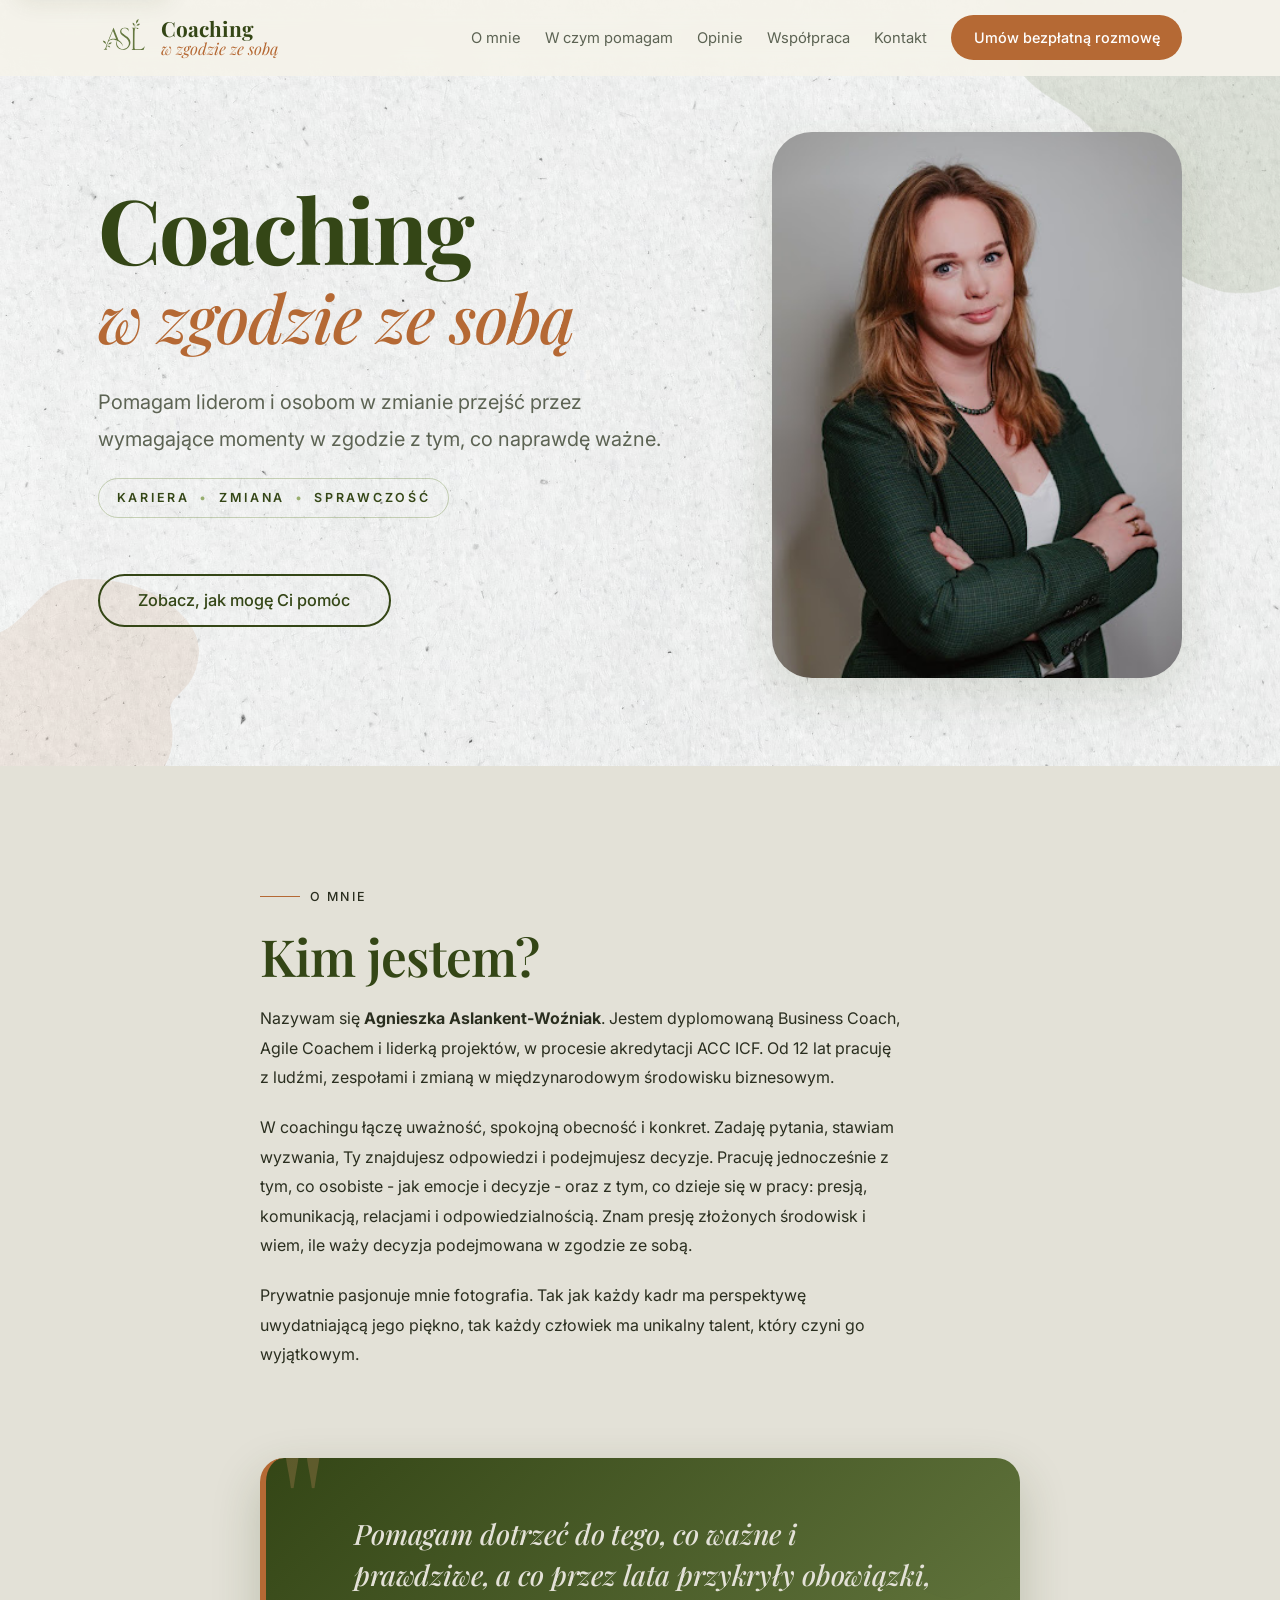
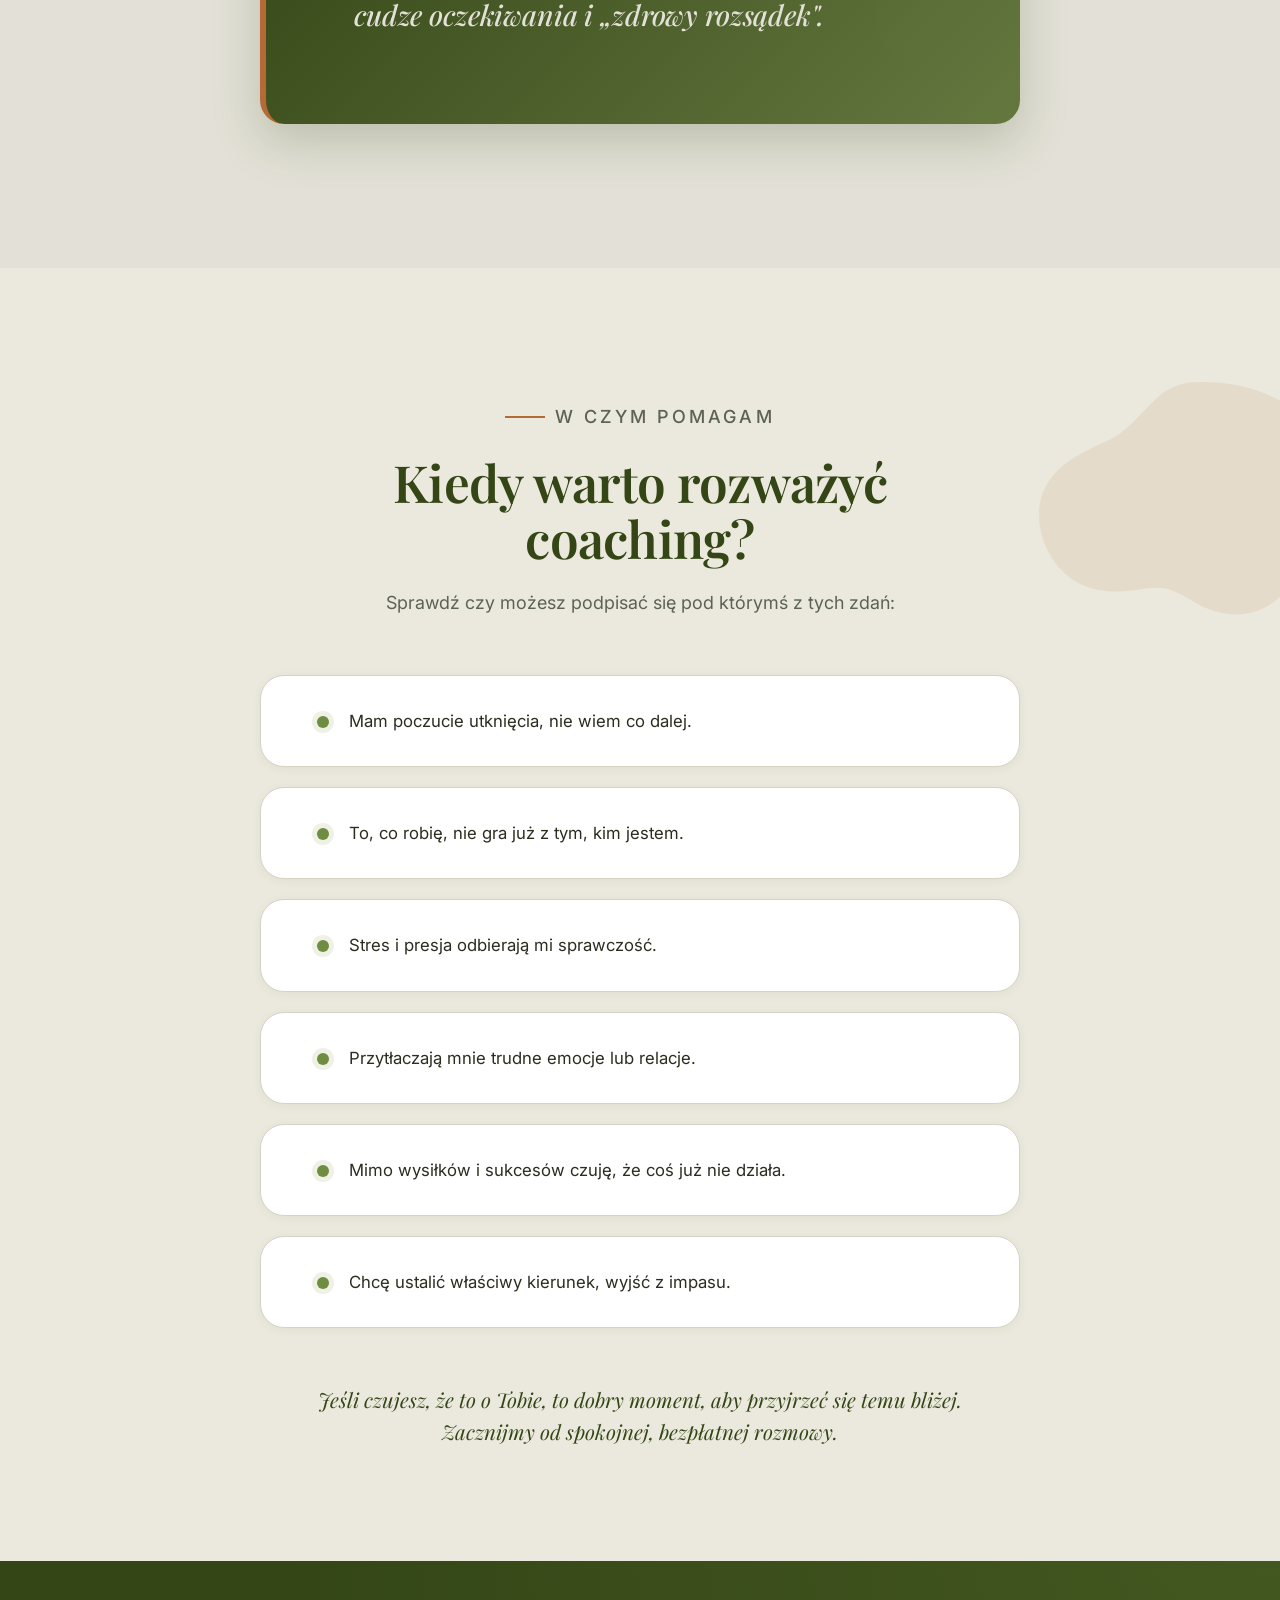
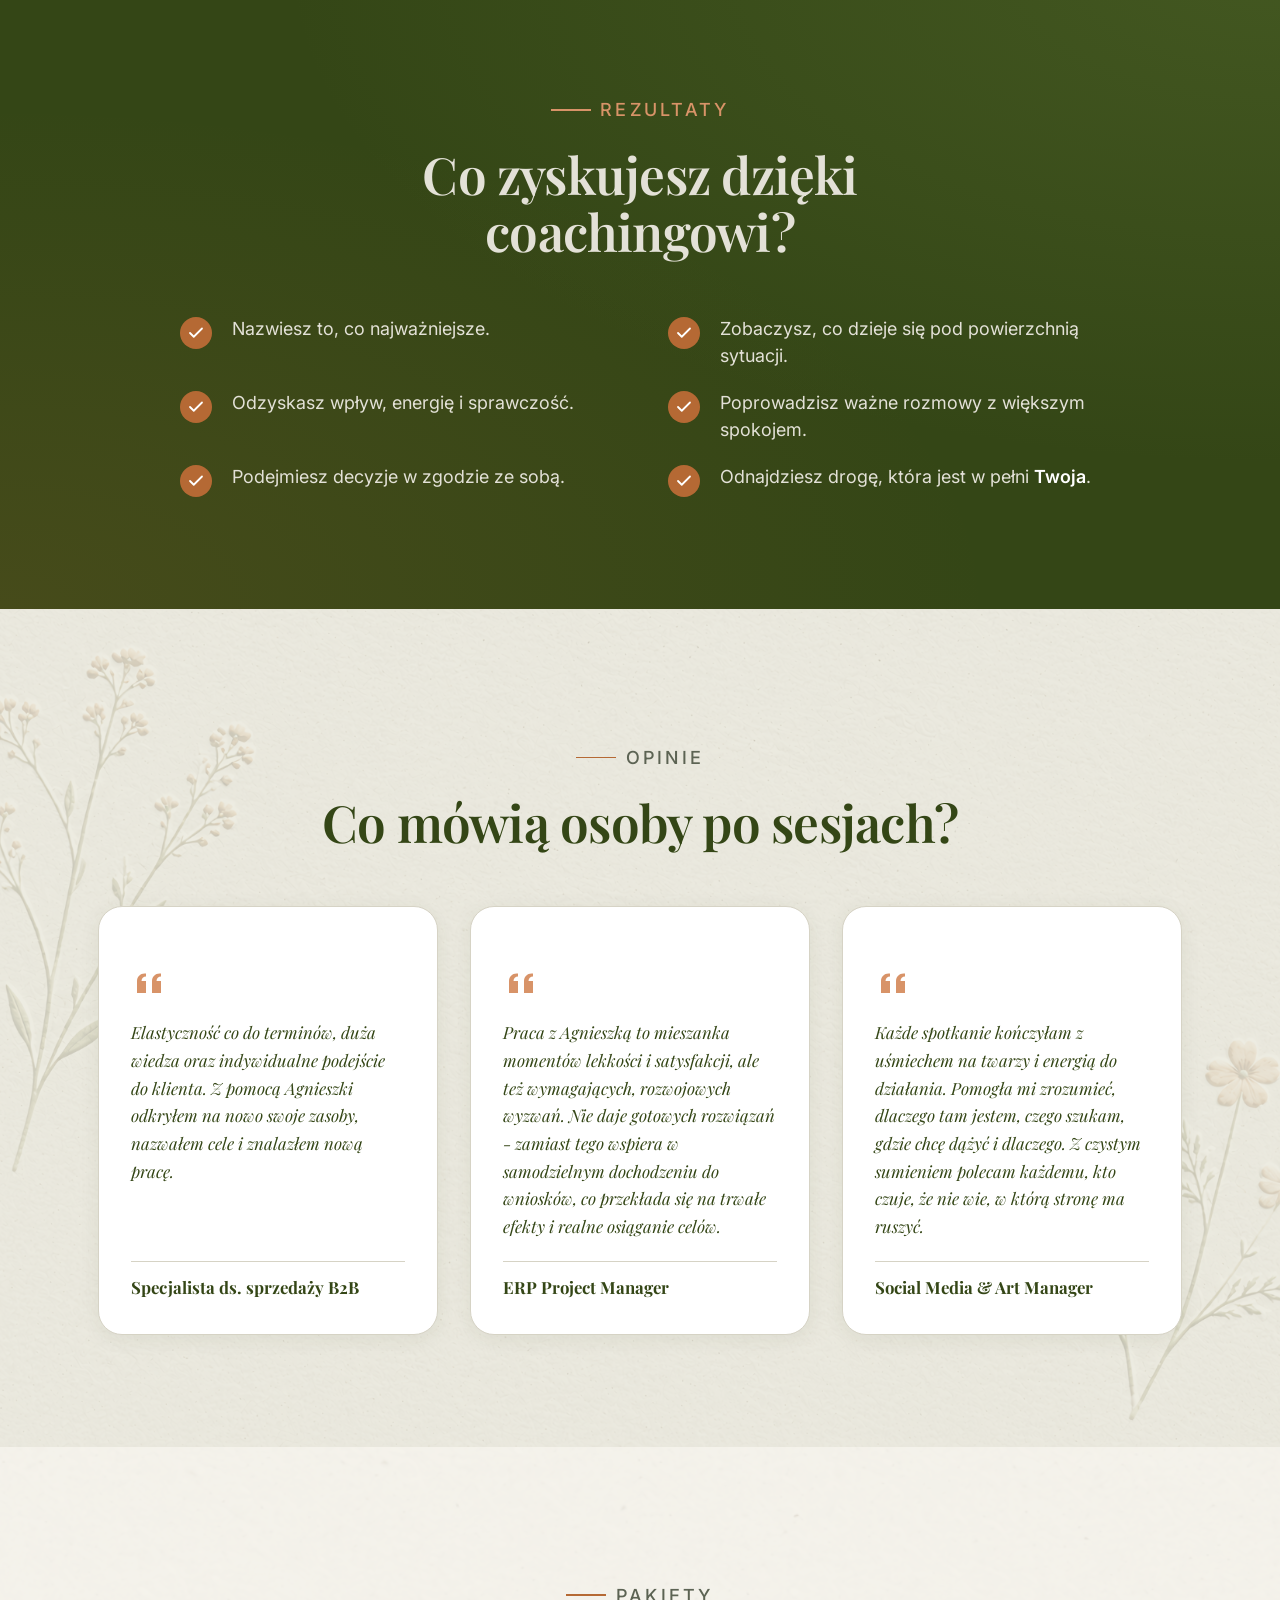
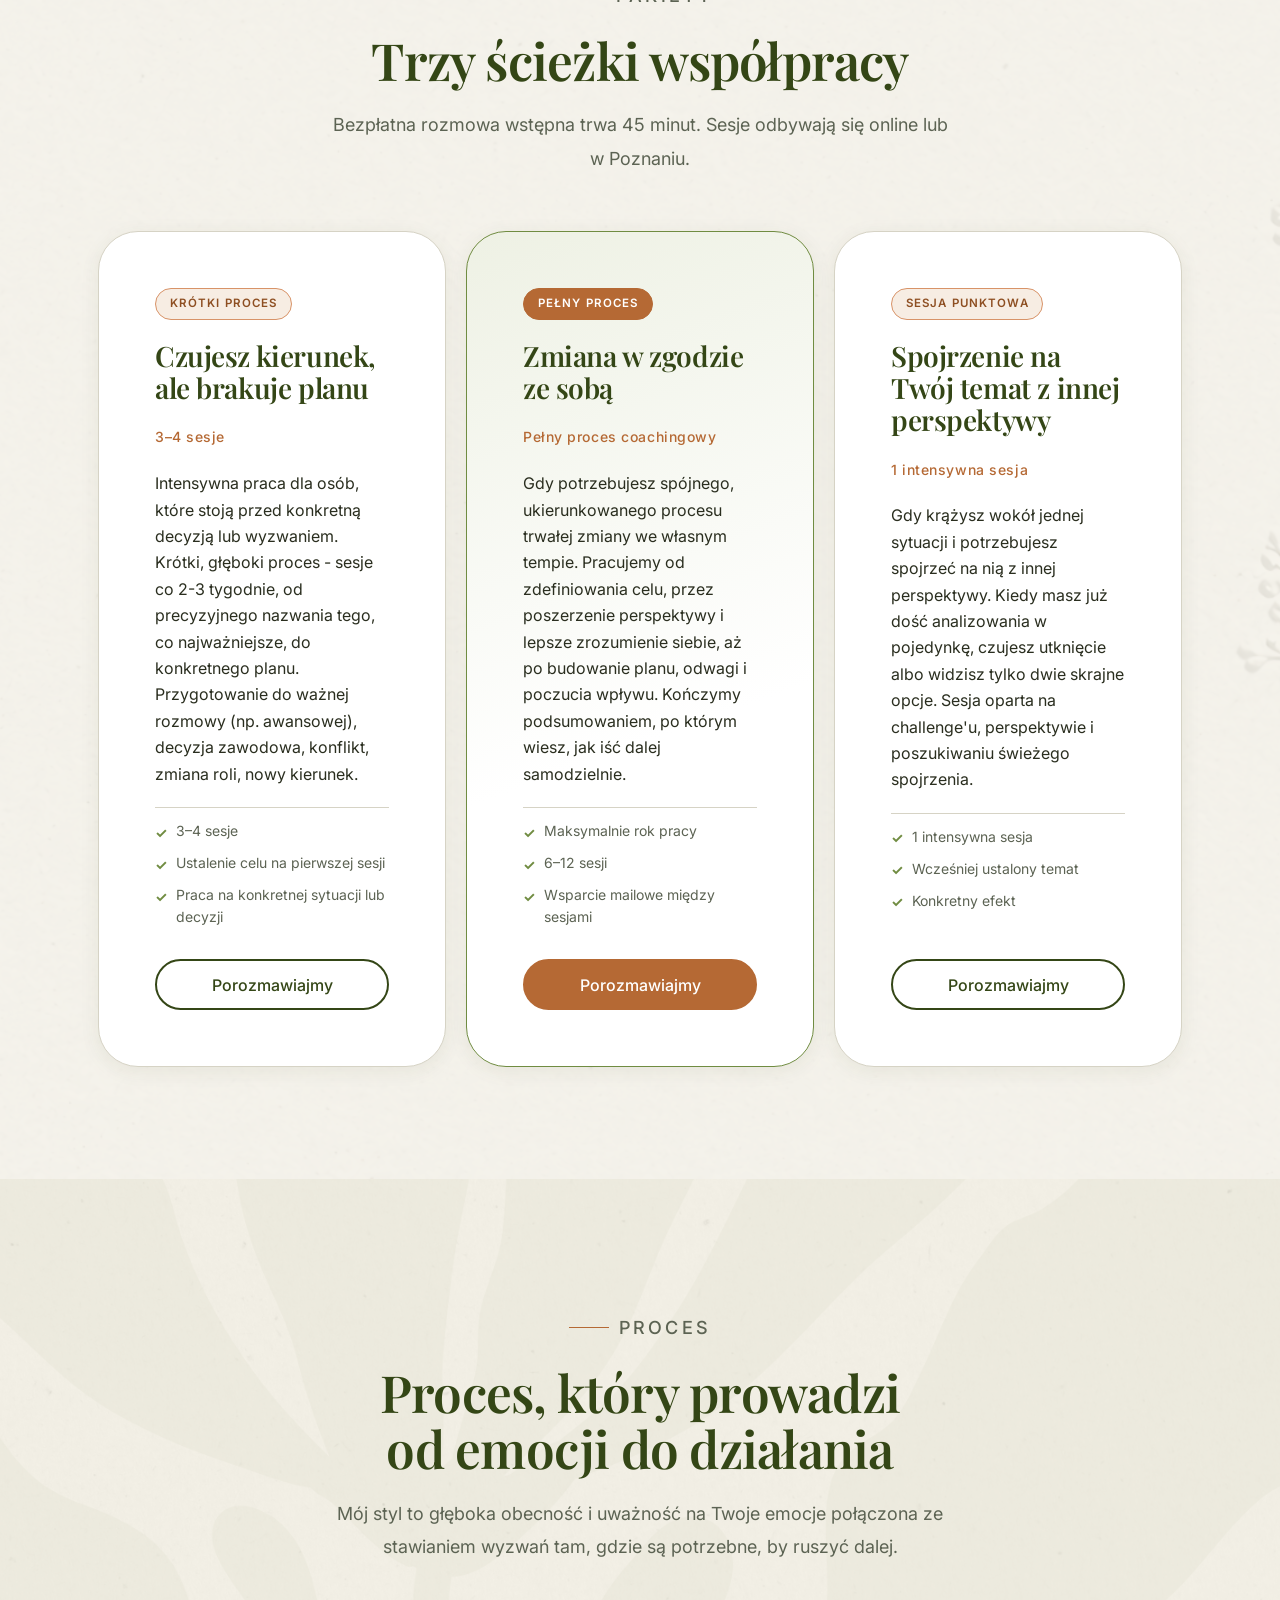
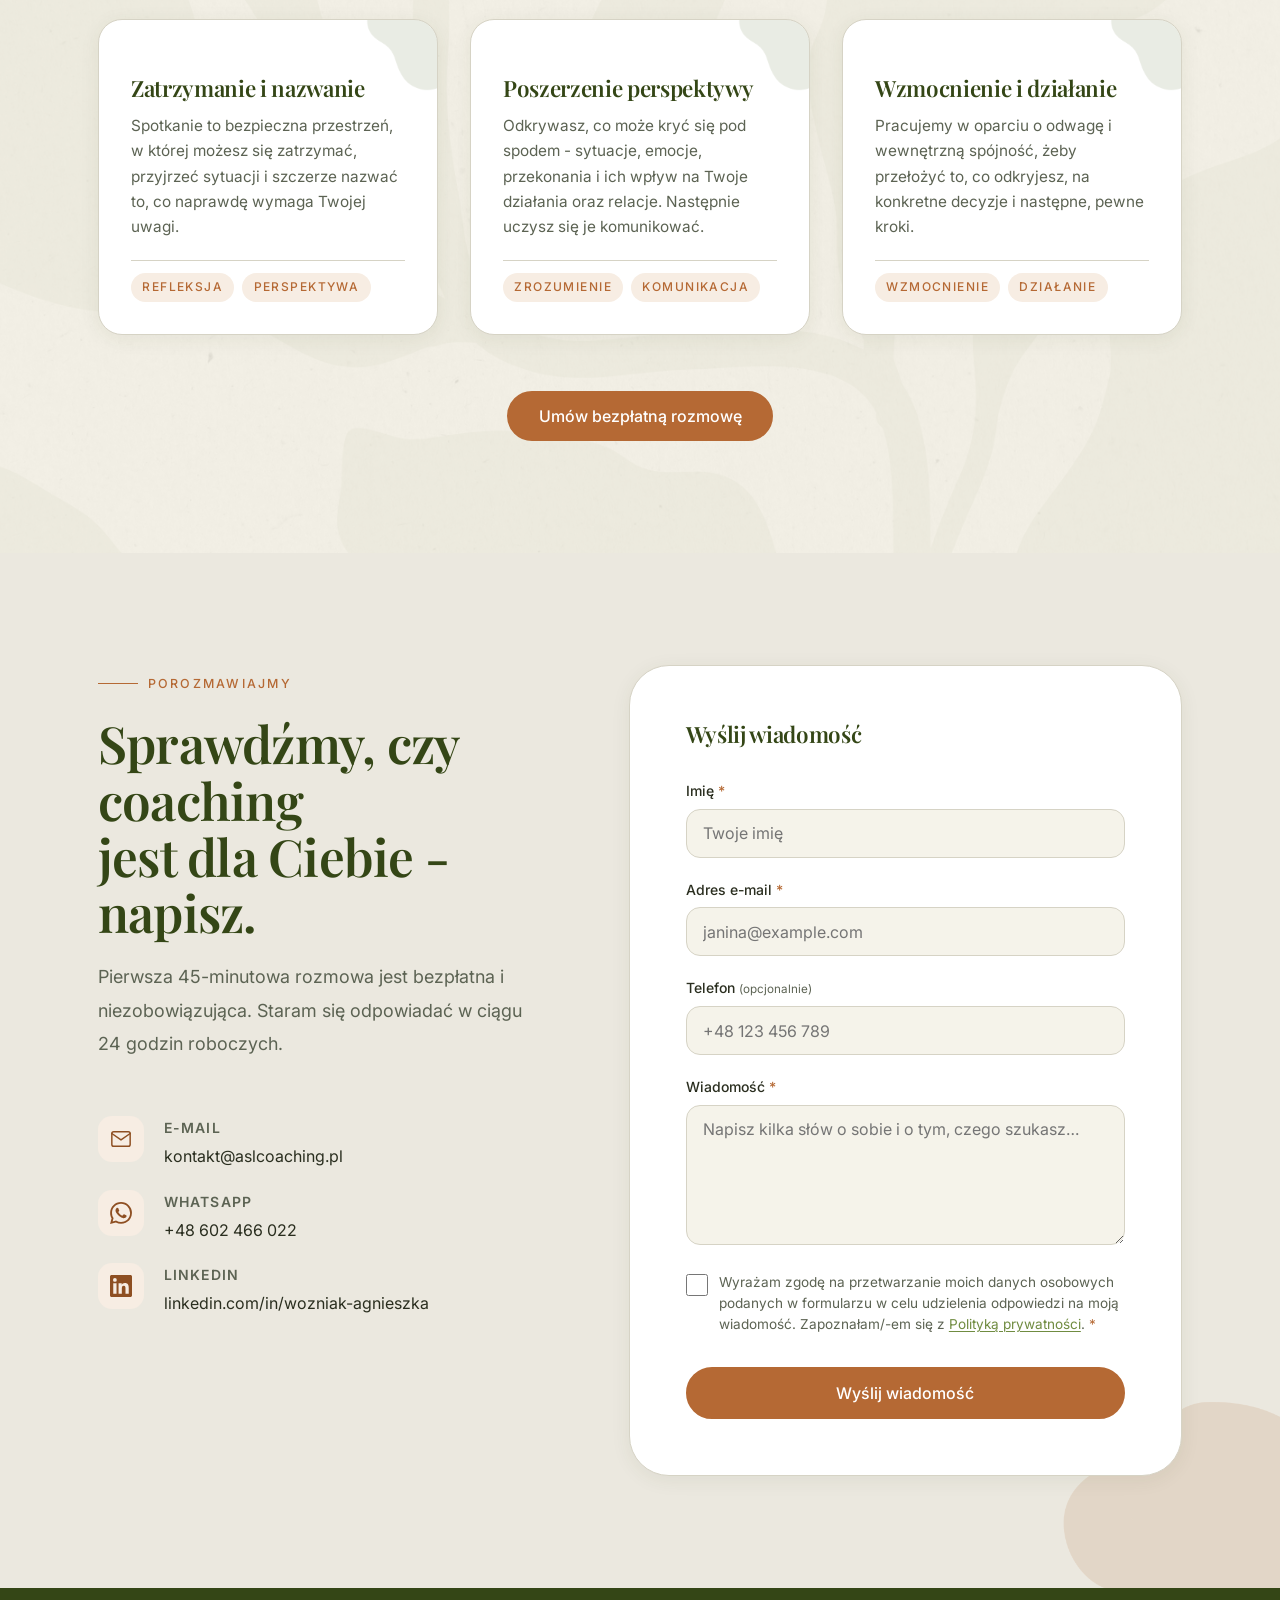
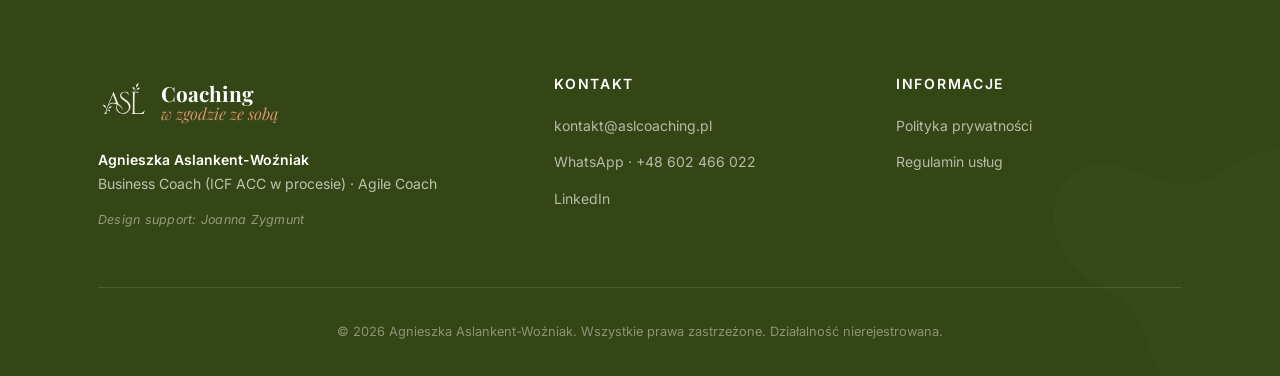
==== commit 21855c01: "Hero: usuń 'specjalistom' z opisu (Pomagam liderom i osobom w zmianie...)" ====
--- a/index.html
+++ b/index.html
@@ -158,8 +158,8 @@
             </h1>
 
             <p class="hero-desc">
-              Pomagam liderom, specjalistom i osobom w zmianie przejść przez
-              wymagające momenty w zgodzie z tym, co naprawdę ważne.
+              Pomagam liderom i osobom w zmianie przejść przez wymagające
+              momenty w zgodzie z tym, co naprawdę ważne.
             </p>
 
             <p class="hero-experience" role="text">
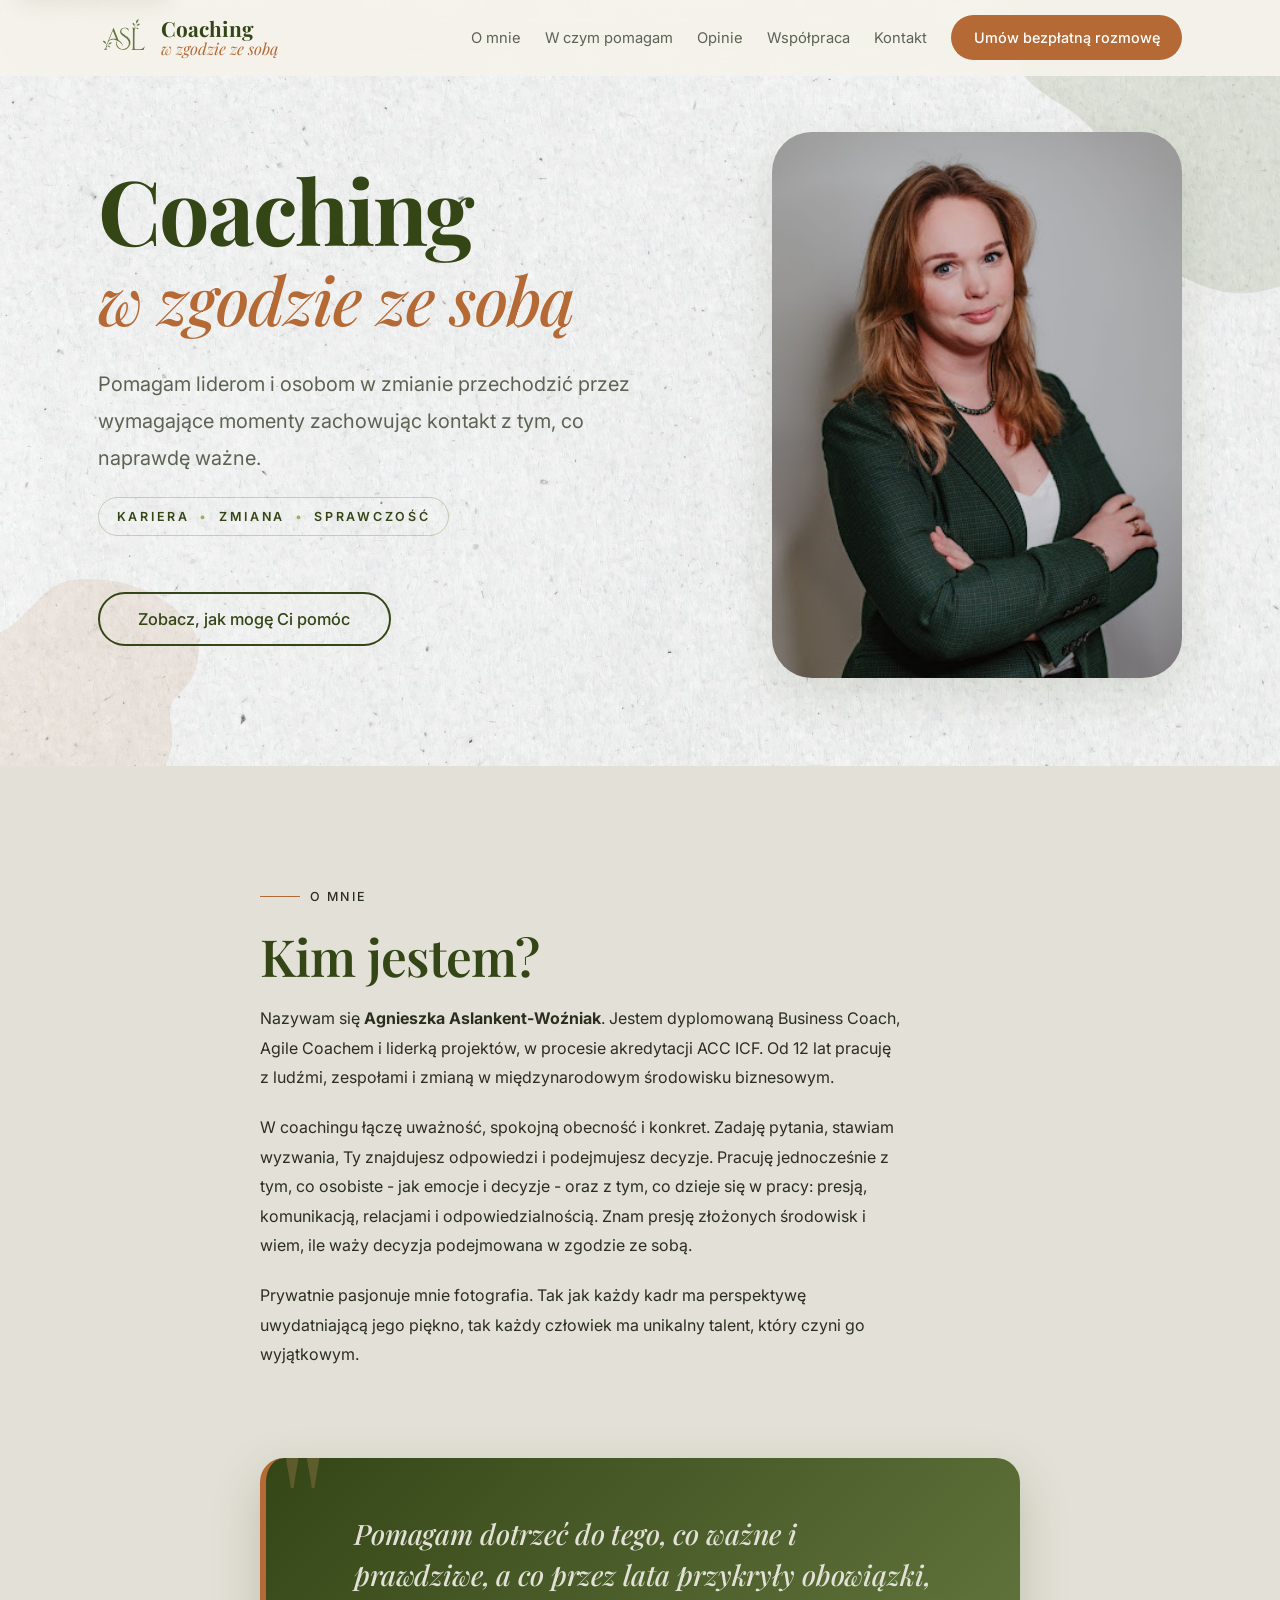
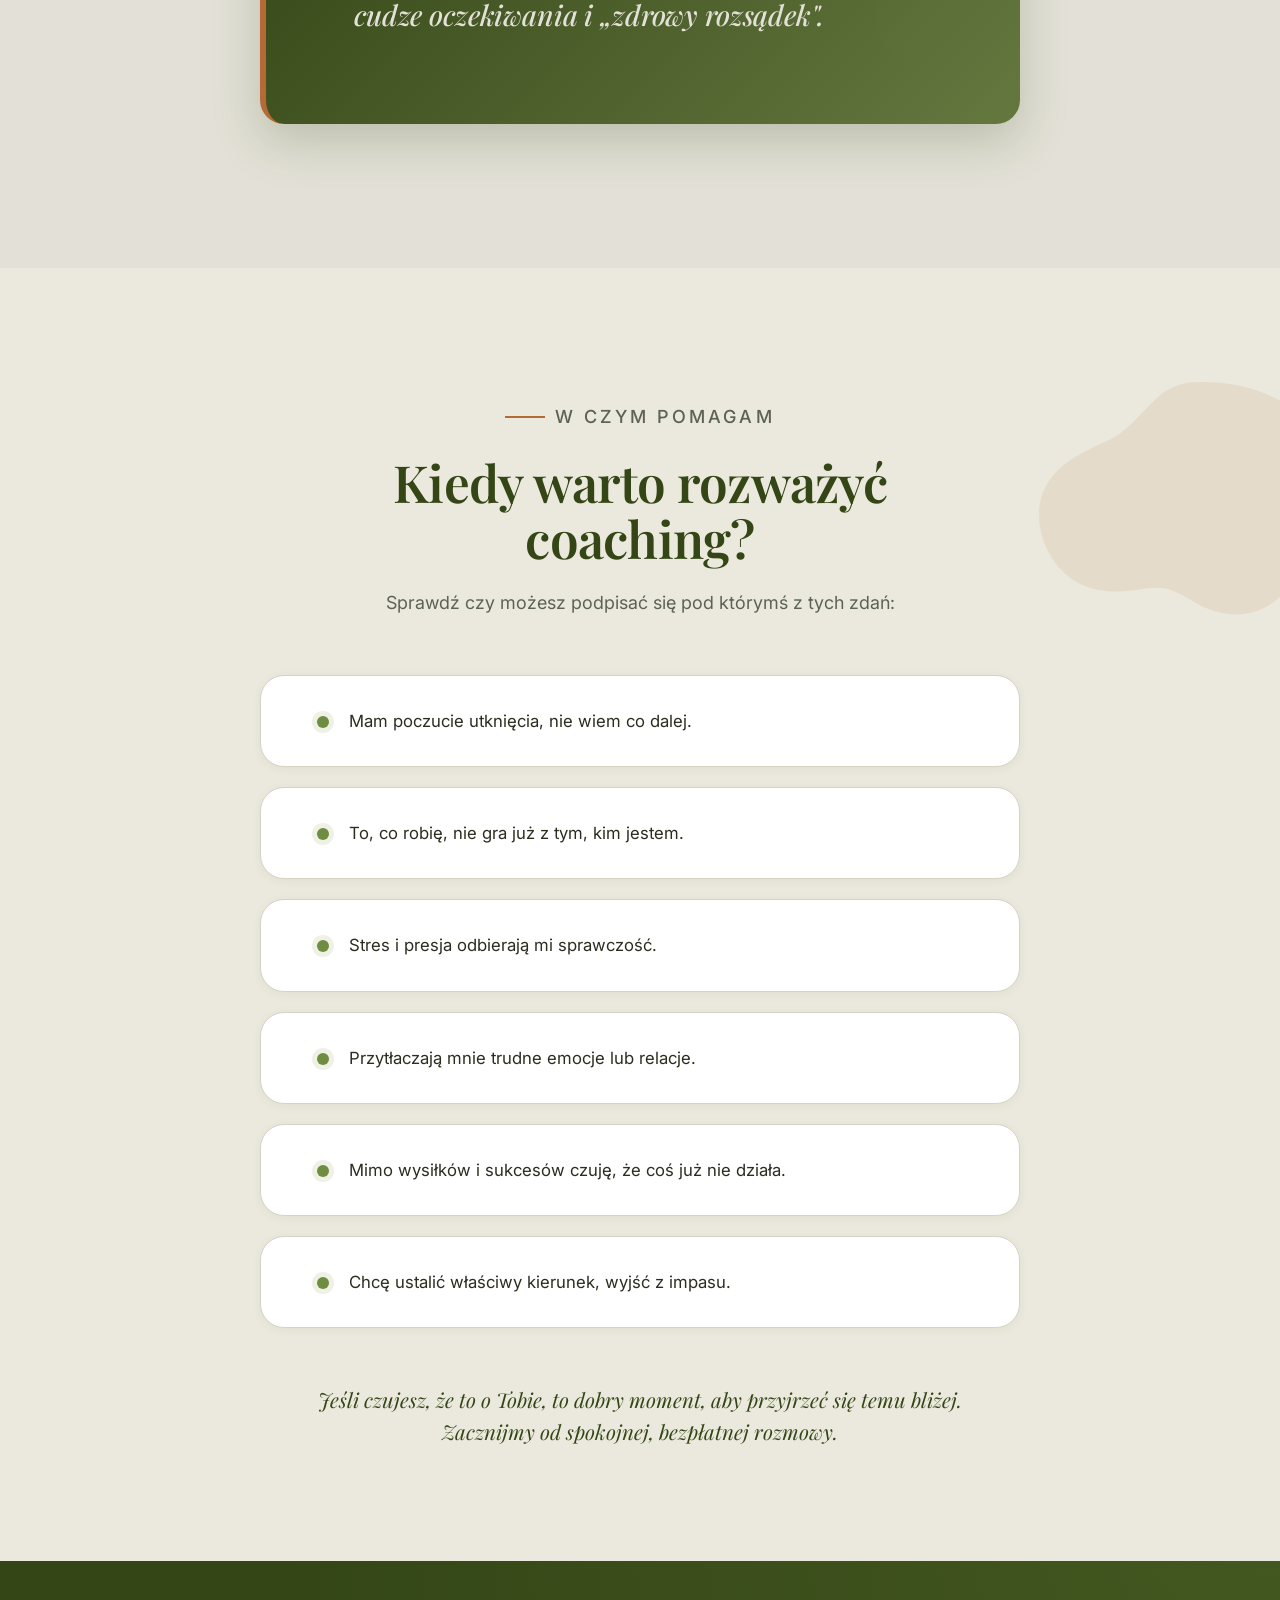
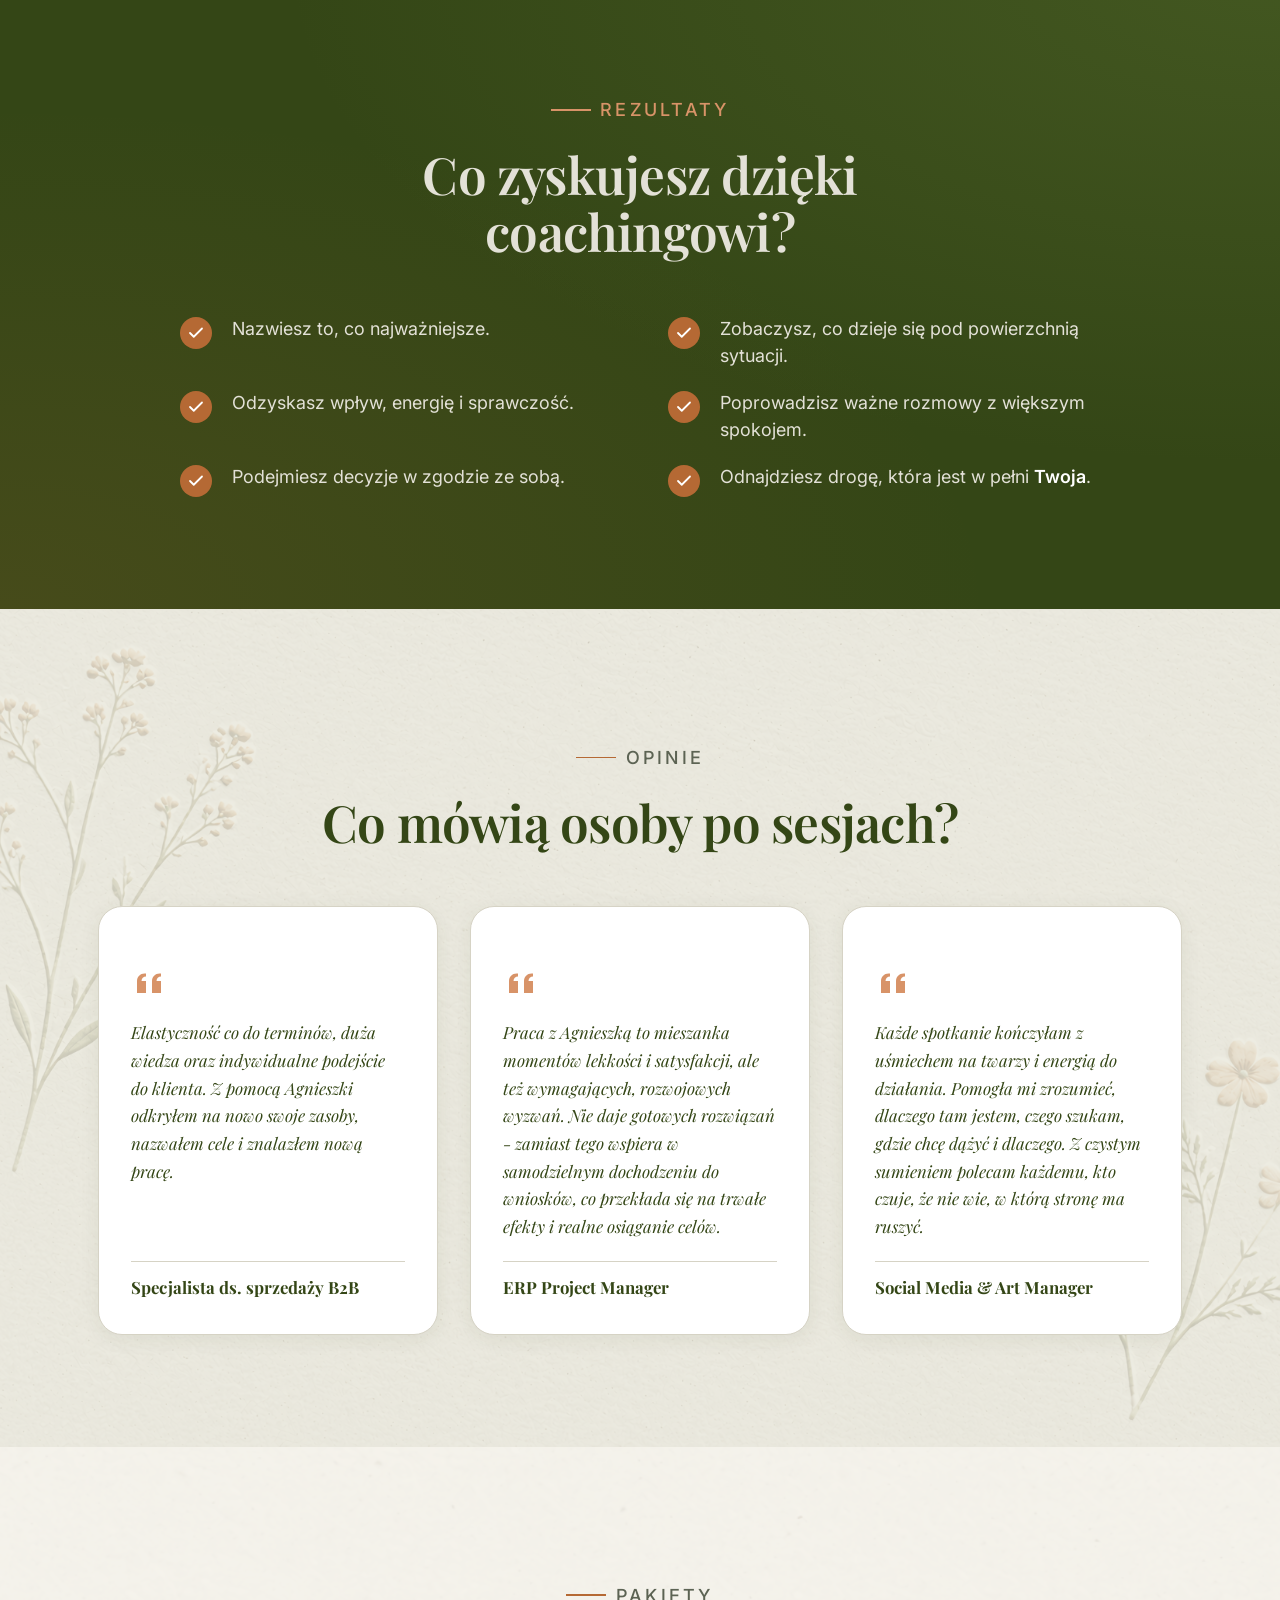
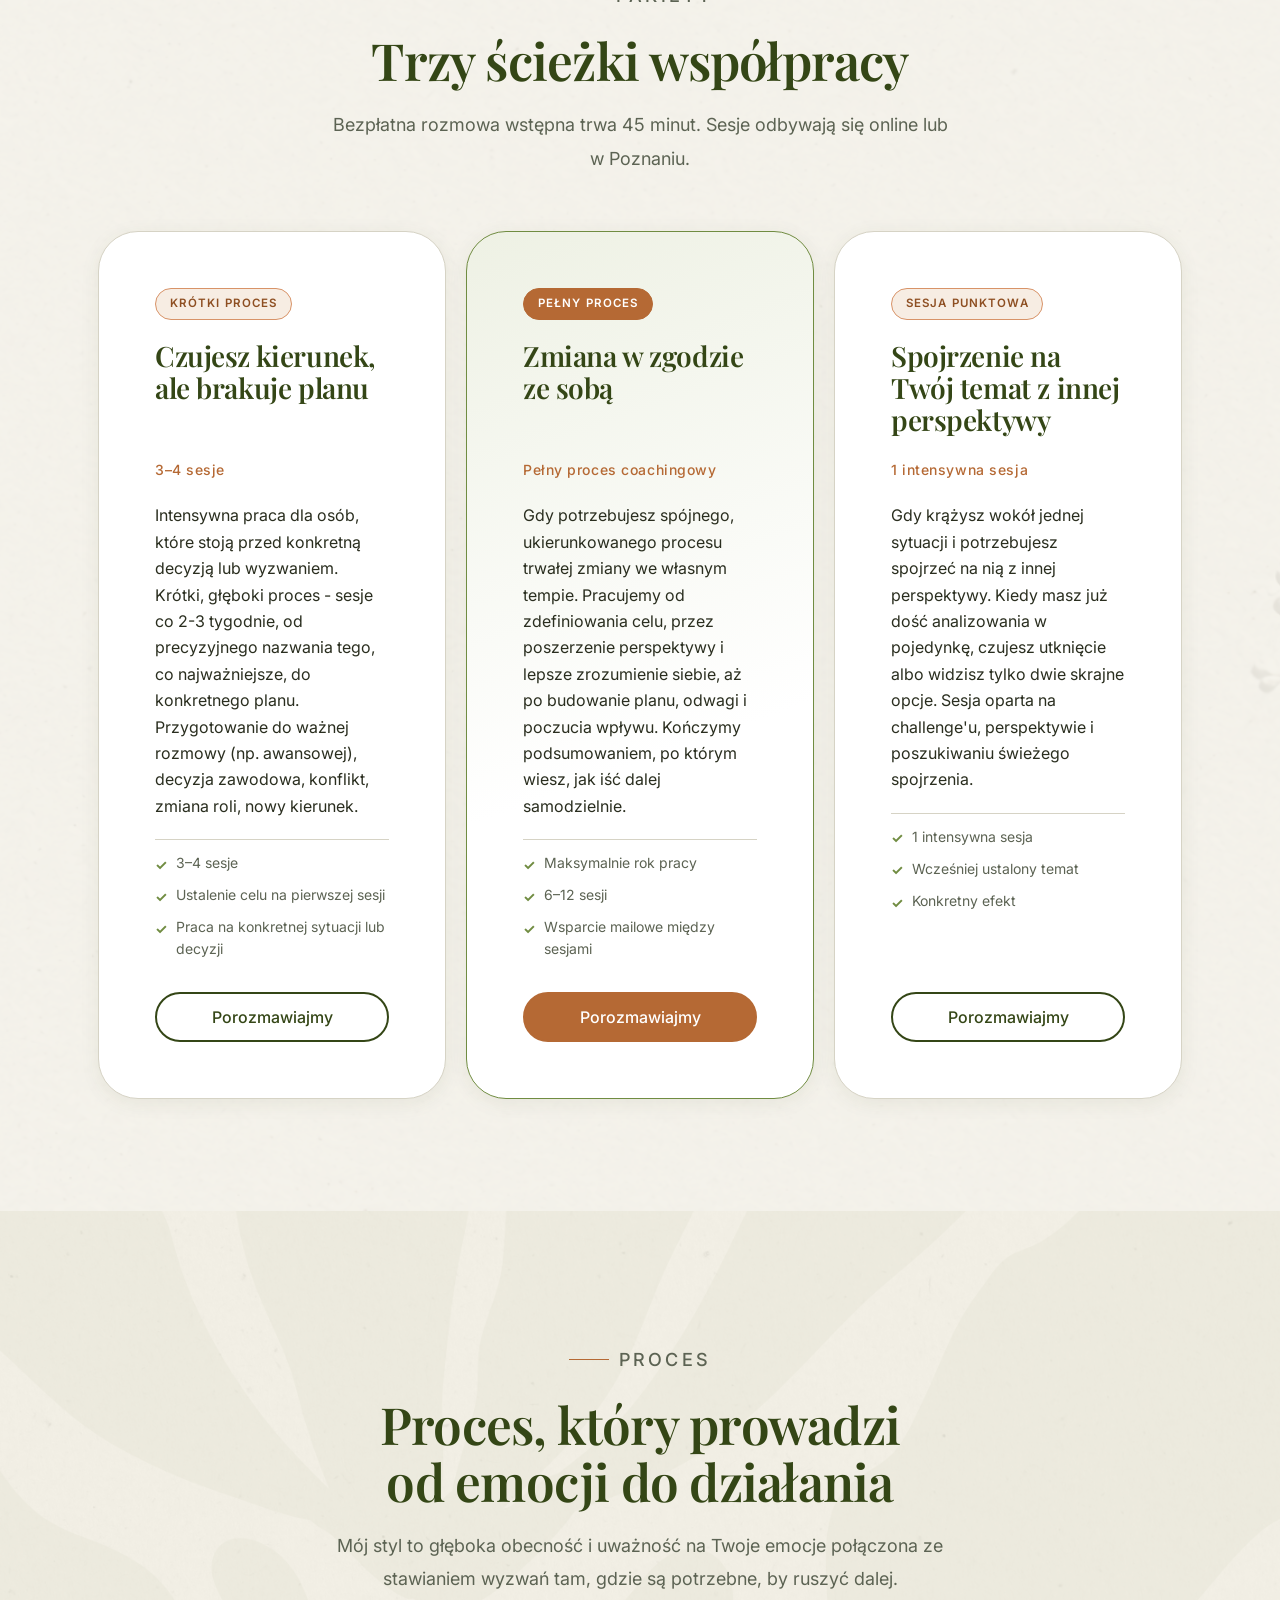
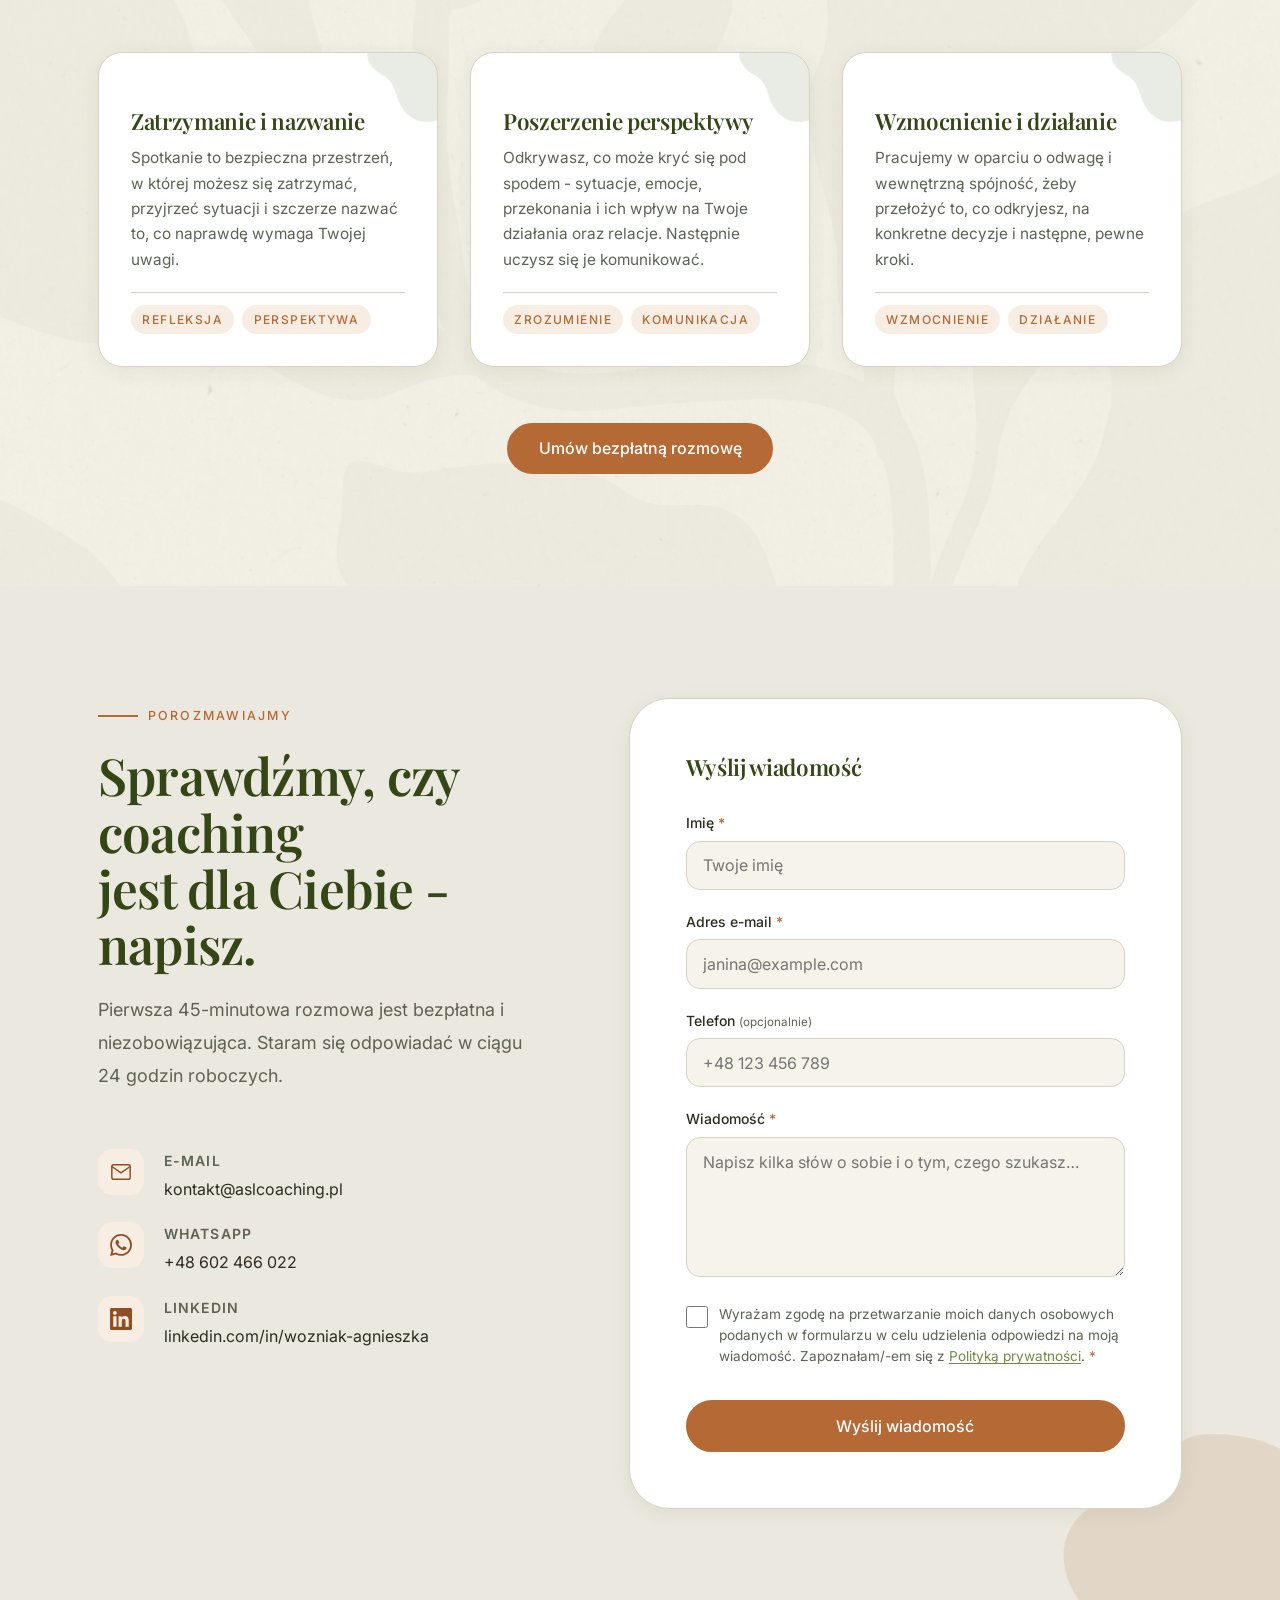
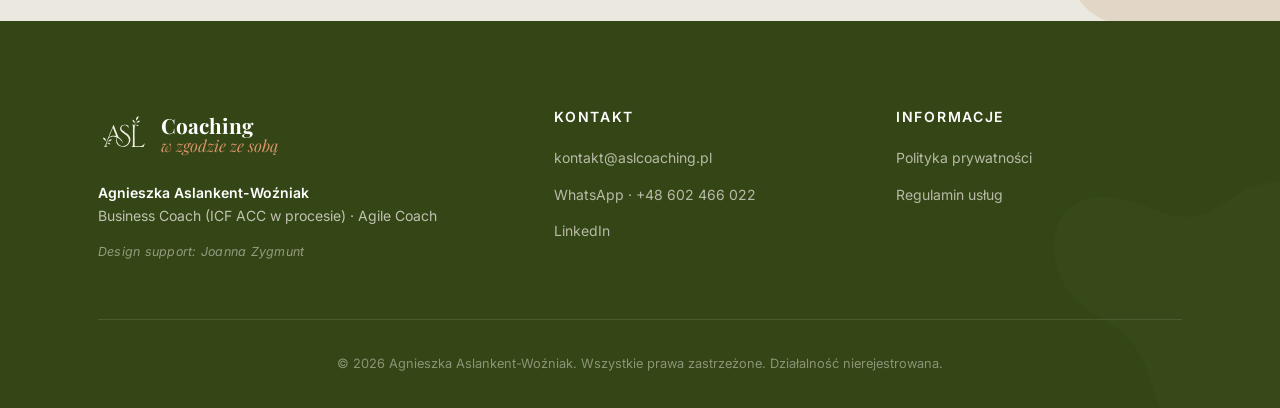
==== commit 3396370c: "Hero copy + wyrównanie nagłówków pakietów Hero: - 'Pomagam liderom i osobom w zmianie przechodzić pr" ====
--- a/index.html
+++ b/index.html
@@ -41,7 +41,7 @@
   <link rel="preconnect" href="https://fonts.gstatic.com" crossorigin />
   <link href="https://fonts.googleapis.com/css2?family=Allura&family=Inter:wght@300;400;500;600&family=Playfair+Display:ital,wght@0,400;0,500;0,600;0,700;1,400;1,600&display=swap" rel="stylesheet" />
 
-  <link rel="stylesheet" href="css/style.css?v=20260622a" />
+  <link rel="stylesheet" href="css/style.css?v=20260622b" />
 
   <!-- Structured data: ProfessionalService + Person -->
   <script type="application/ld+json">
@@ -158,8 +158,8 @@
             </h1>
 
             <p class="hero-desc">
-              Pomagam liderom i osobom w zmianie przejść przez wymagające
-              momenty w zgodzie z tym, co naprawdę ważne.
+              Pomagam liderom i osobom w zmianie przechodzić przez wymagające
+              momenty zachowując kontakt z tym, co naprawdę ważne.
             </p>
 
             <p class="hero-experience" role="text">
--- a/css/style.css
+++ b/css/style.css
@@ -1157,6 +1157,13 @@
   font-weight: 600;
   color: var(--color-primary-dark);
   line-height: 1.15;
+}
+/* Wyrównanie nagłówków pakietów do 3 linii na desktop —
+   żeby .package-formal pod każdą kartą był na tej samej wysokości */
+@media (min-width: 901px) {
+  .packages-grid--3 .package-name {
+    min-height: calc(3em * 1.15);
+  }
 }
 .package-formal {
   font-size: var(--size-body-sm);
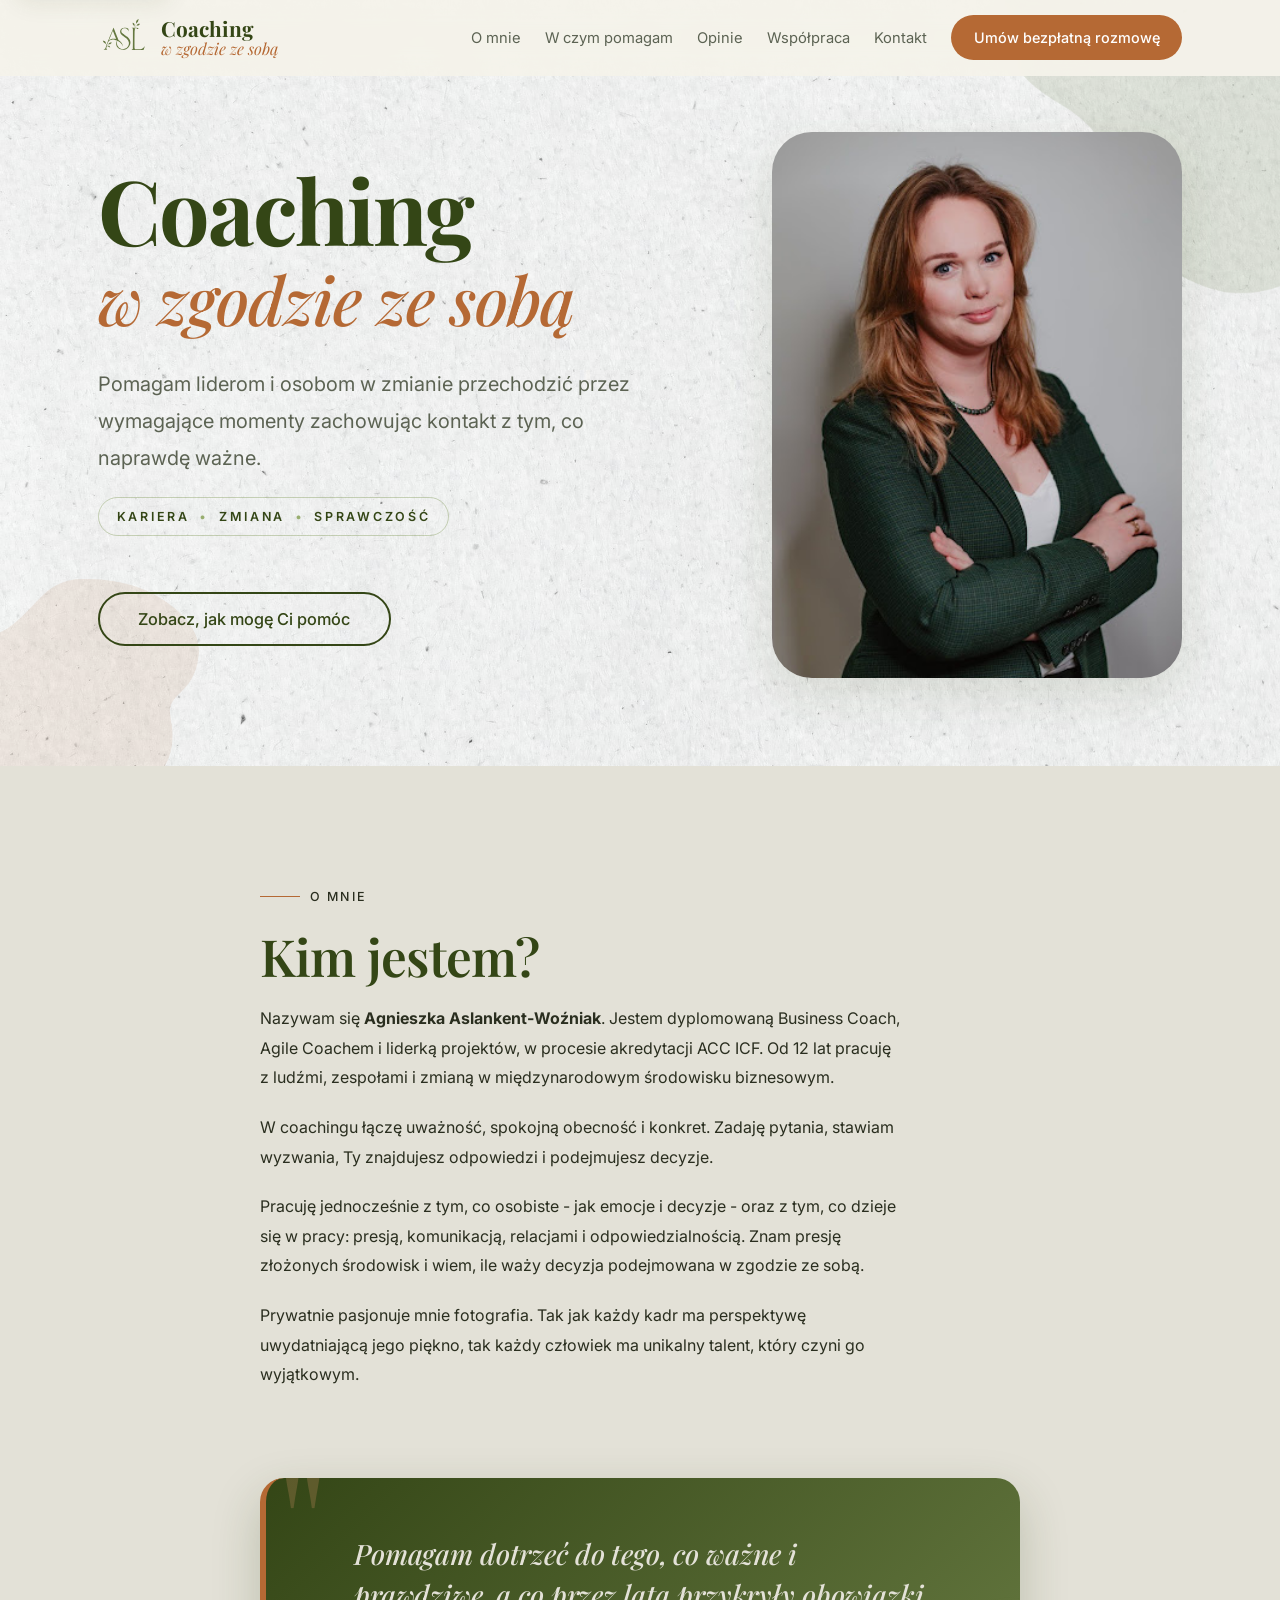
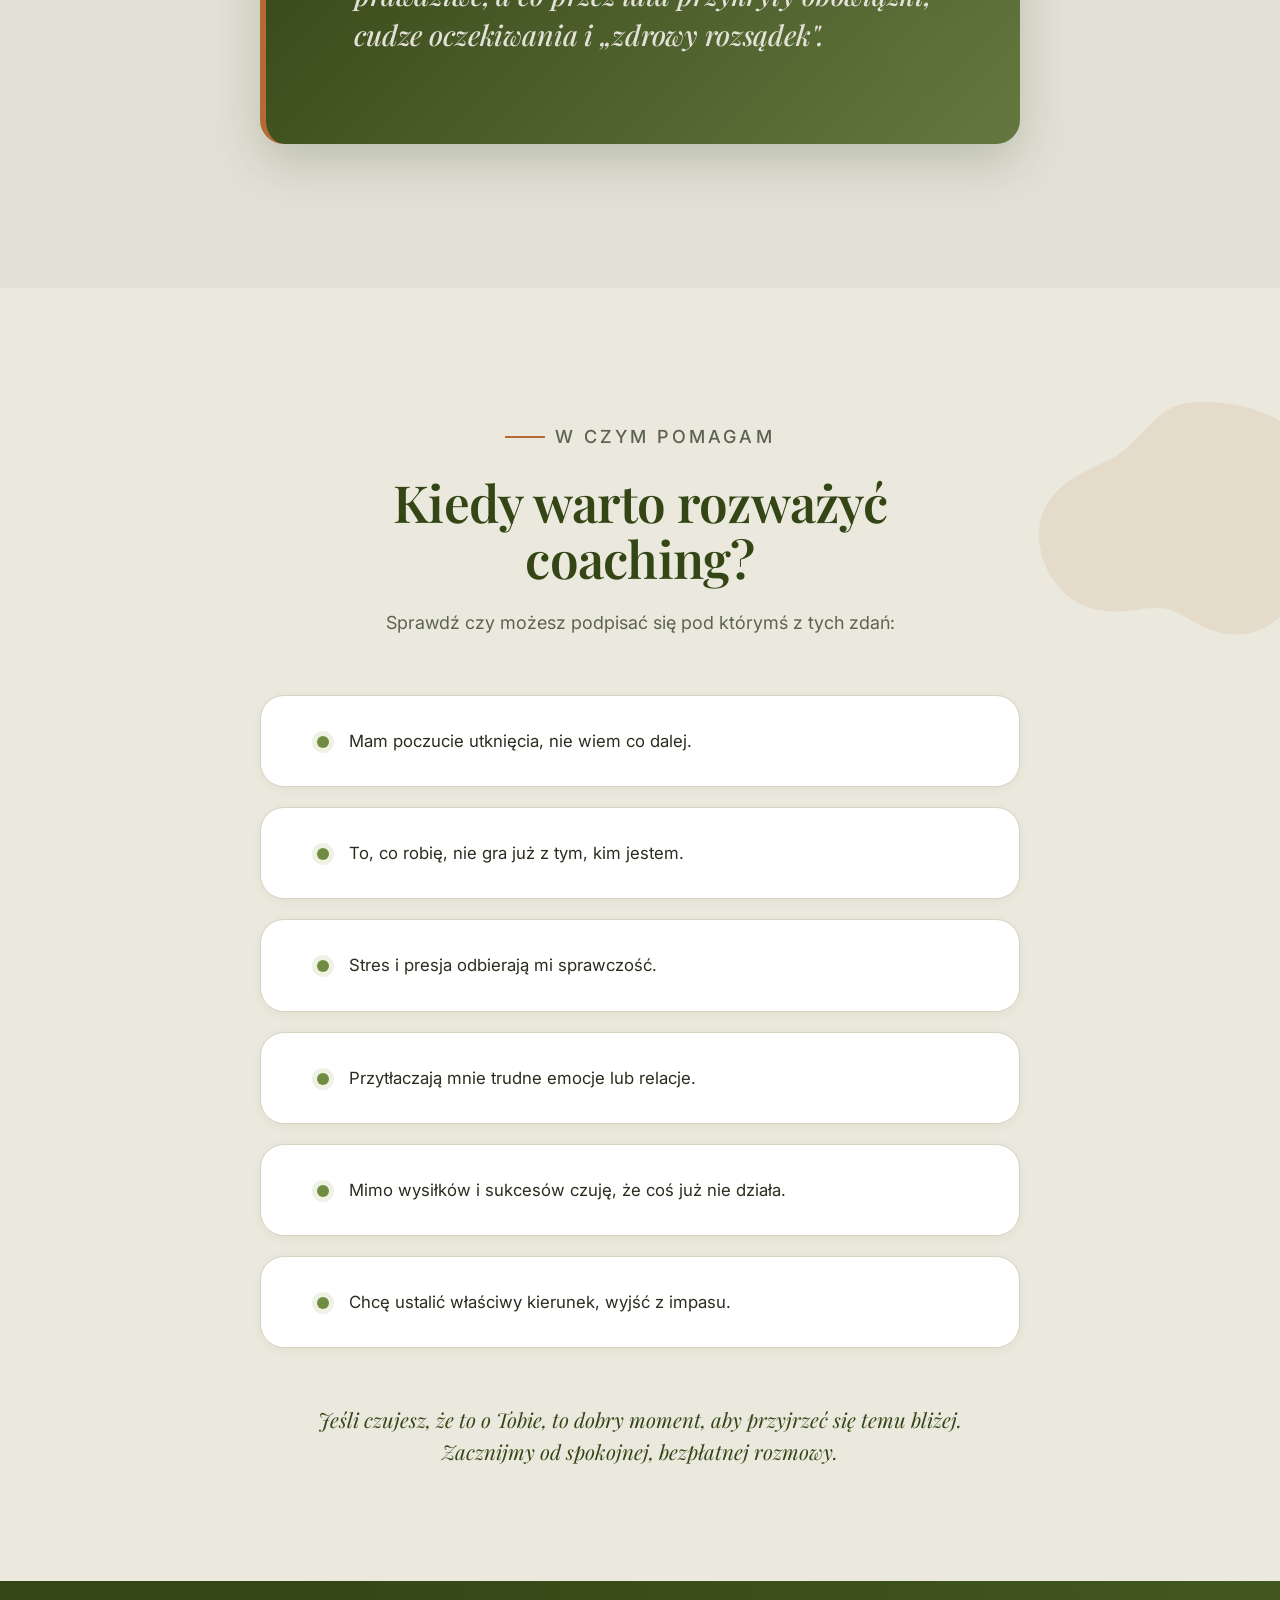
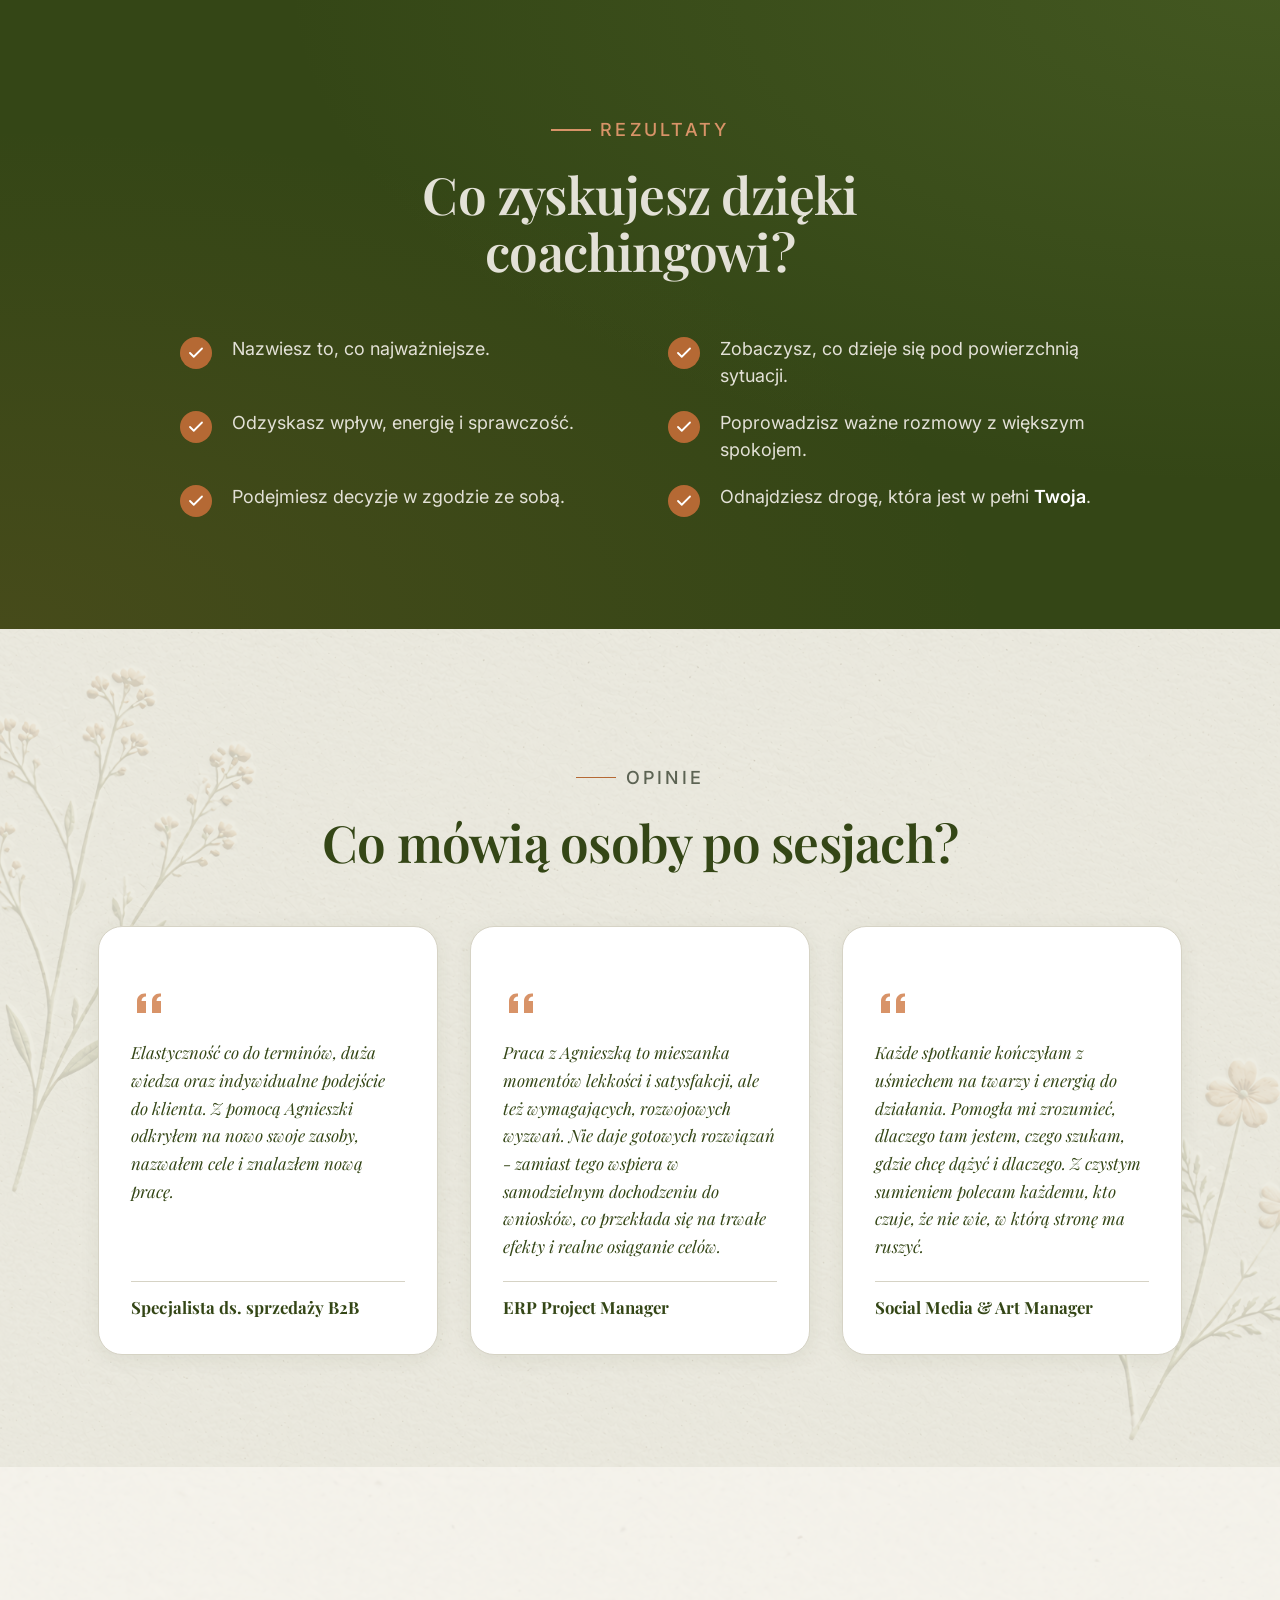
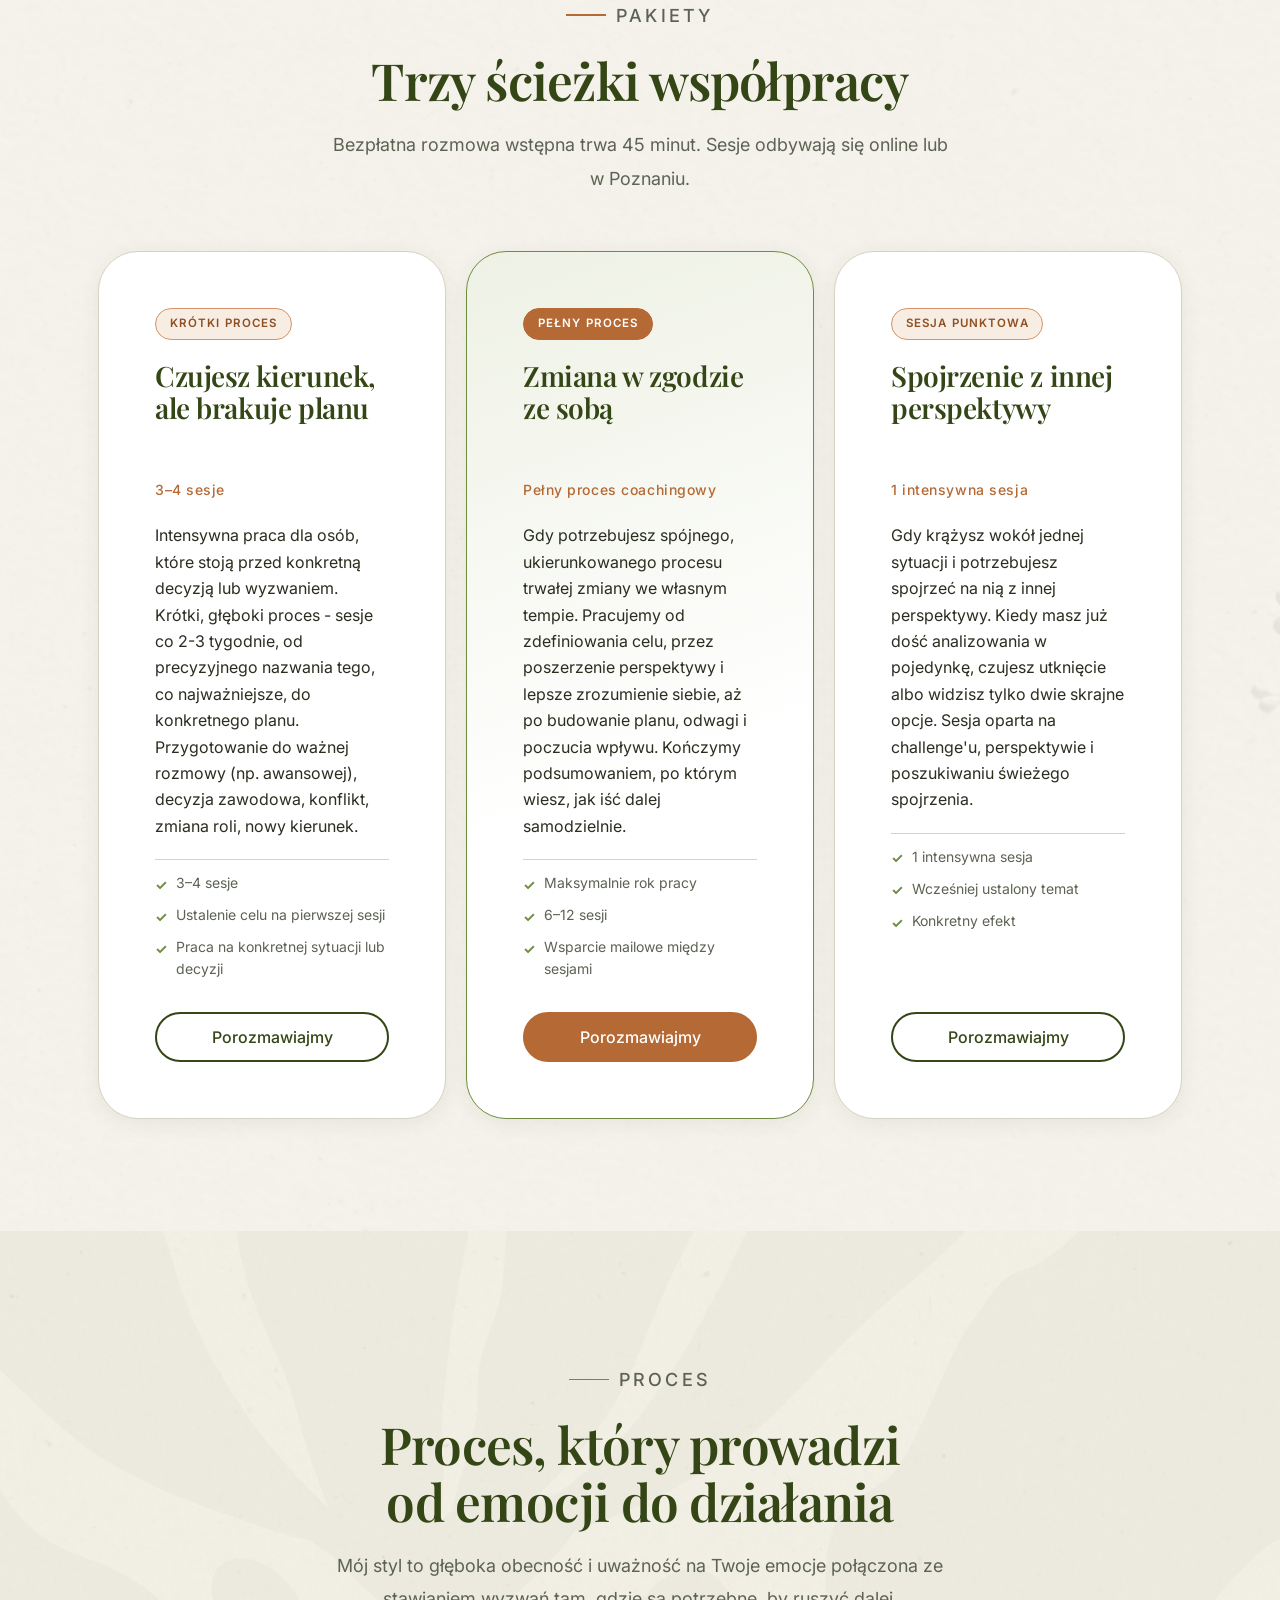
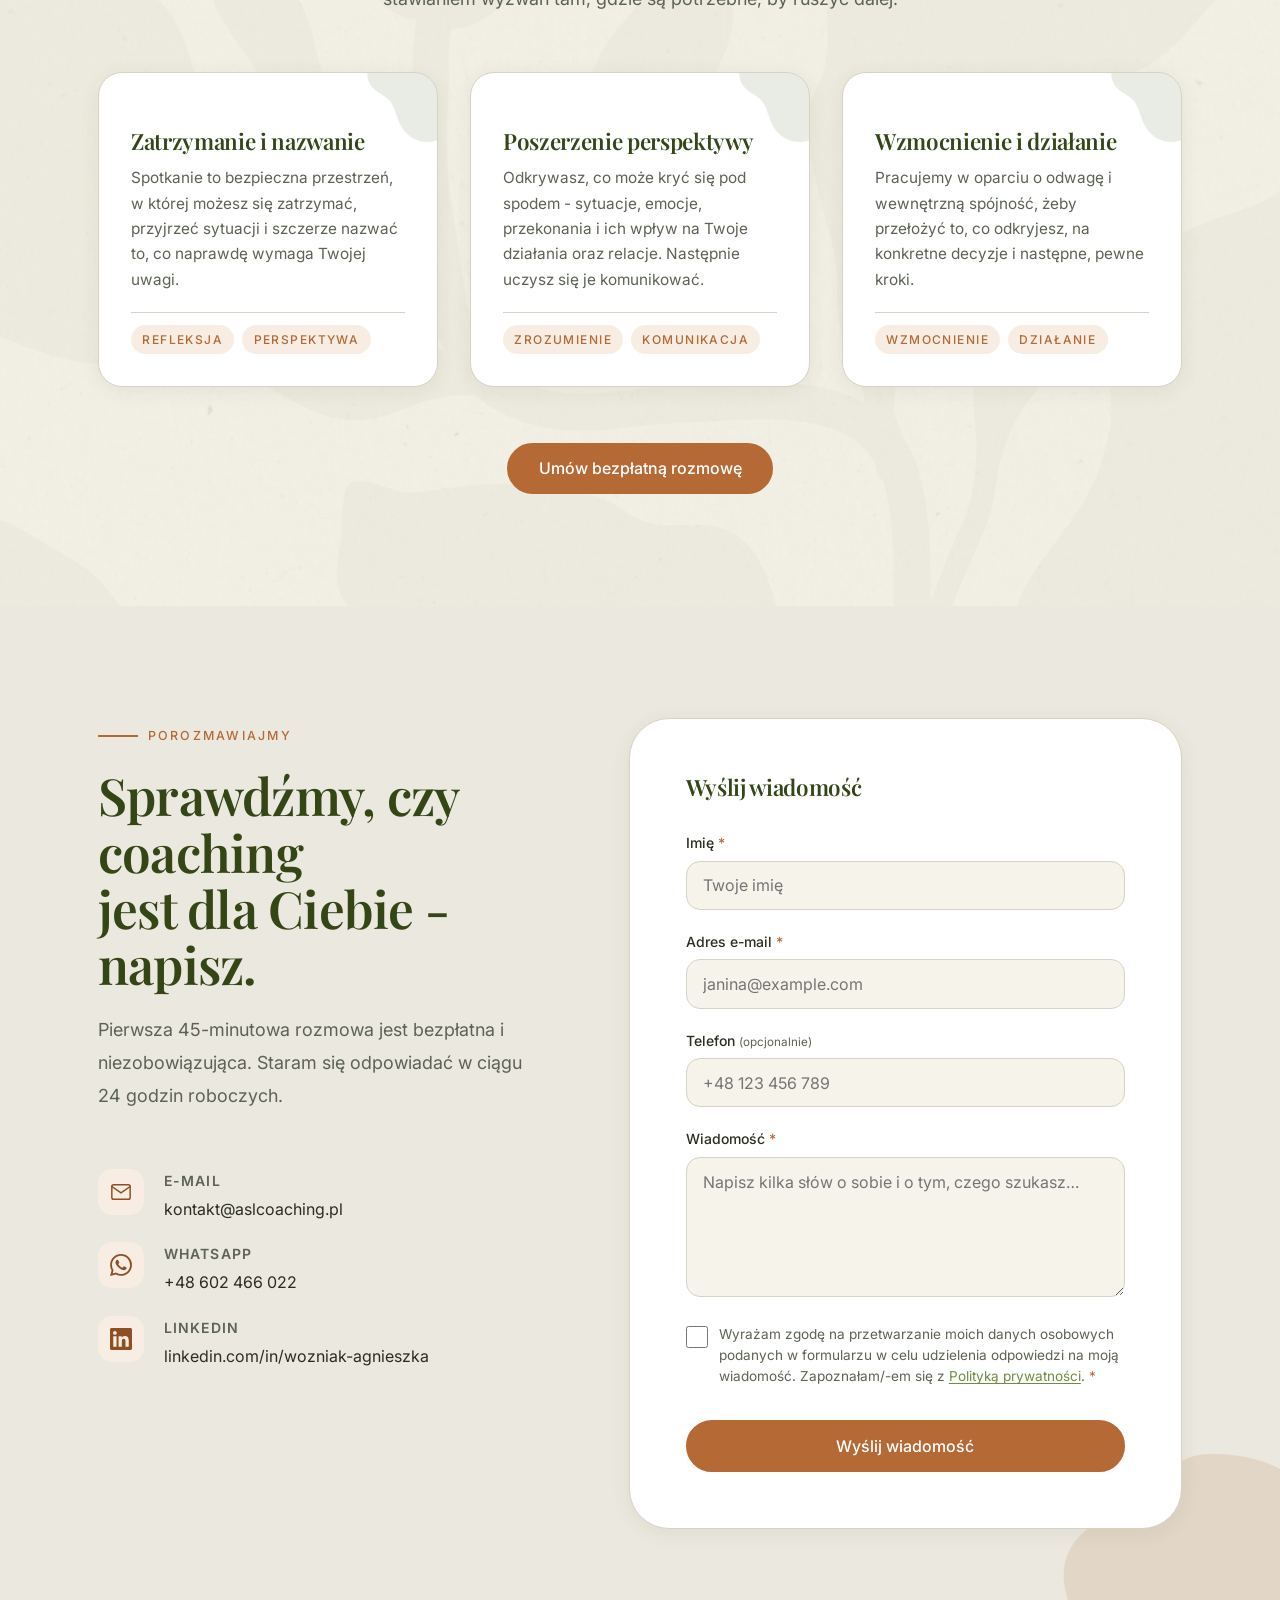
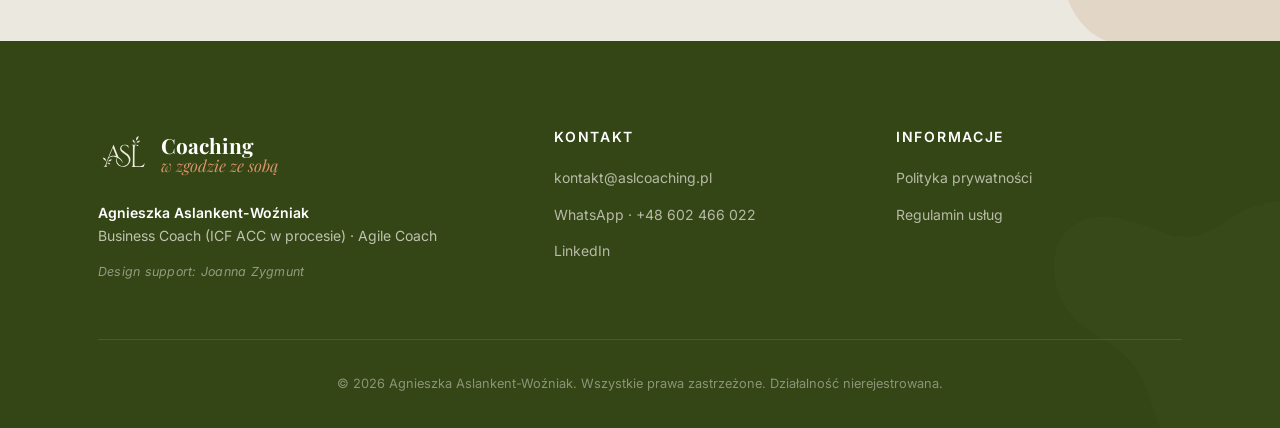
==== commit d31b79b3: "Pakiet 3 + hero łamanie + O mnie podział akapitu - Pakiet 3 nazwa: "Spojrzenie z innej perspektywy" " ====
--- a/index.html
+++ b/index.html
@@ -41,7 +41,7 @@
   <link rel="preconnect" href="https://fonts.gstatic.com" crossorigin />
   <link href="https://fonts.googleapis.com/css2?family=Allura&family=Inter:wght@300;400;500;600&family=Playfair+Display:ital,wght@0,400;0,500;0,600;0,700;1,400;1,600&display=swap" rel="stylesheet" />
 
-  <link rel="stylesheet" href="css/style.css?v=20260622b" />
+  <link rel="stylesheet" href="css/style.css?v=20260622c" />
 
   <!-- Structured data: ProfessionalService + Person -->
   <script type="application/ld+json">
@@ -158,8 +158,8 @@
             </h1>
 
             <p class="hero-desc">
-              Pomagam liderom i osobom w zmianie przechodzić przez wymagające
-              momenty zachowując kontakt z tym, co naprawdę ważne.
+              Pomagam liderom i osobom w zmianie przechodzić&nbsp;przez wymagające
+              momenty zachowując kontakt z tym,&nbsp;co naprawdę ważne.
             </p>
 
             <p class="hero-experience" role="text">
@@ -227,19 +227,23 @@
             <p class="reveal reveal-delay-2">
               W coachingu łączę uważność, spokojną obecność i konkret.
               Zadaję pytania, stawiam wyzwania, Ty znajdujesz odpowiedzi i podejmujesz
-              decyzje. Pracuję jednocześnie z tym, co osobiste - jak emocje i decyzje -
+              decyzje.
+            </p>
+
+            <p class="reveal reveal-delay-3">
+              Pracuję jednocześnie z tym, co osobiste - jak emocje i decyzje -
               oraz z tym, co dzieje się w pracy: presją, komunikacją, relacjami
               i odpowiedzialnością. Znam presję złożonych środowisk i wiem, ile waży
               decyzja podejmowana w zgodzie ze sobą.
             </p>
 
-            <p class="reveal reveal-delay-3">
+            <p class="reveal reveal-delay-4">
               Prywatnie pasjonuje mnie fotografia. Tak jak każdy kadr ma perspektywę
               uwydatniającą jego piękno, tak każdy człowiek ma unikalny talent,
               który czyni go wyjątkowym.
             </p>
 
-            <blockquote class="about-quote about-quote--feature reveal reveal-delay-4">
+            <blockquote class="about-quote about-quote--feature reveal reveal-delay-5">
               <p>
                 Pomagam dotrzeć do tego, co ważne i prawdziwe, a co przez lata
                 przykryły obowiązki, cudze oczekiwania i „zdrowy rozsądek".
@@ -485,7 +489,7 @@
           <!-- PAKIET 3: Sesja punktowa -->
           <article class="package-card reveal reveal-delay-2">
             <div class="package-badge">Sesja punktowa</div>
-            <h3 class="package-name">Spojrzenie na Twój temat z innej perspektywy</h3>
+            <h3 class="package-name">Spojrzenie z innej perspektywy</h3>
             <p class="package-formal">1 intensywna sesja</p>
             <p class="package-desc">
               Gdy krążysz wokół jednej sytuacji i potrzebujesz spojrzeć na nią z innej
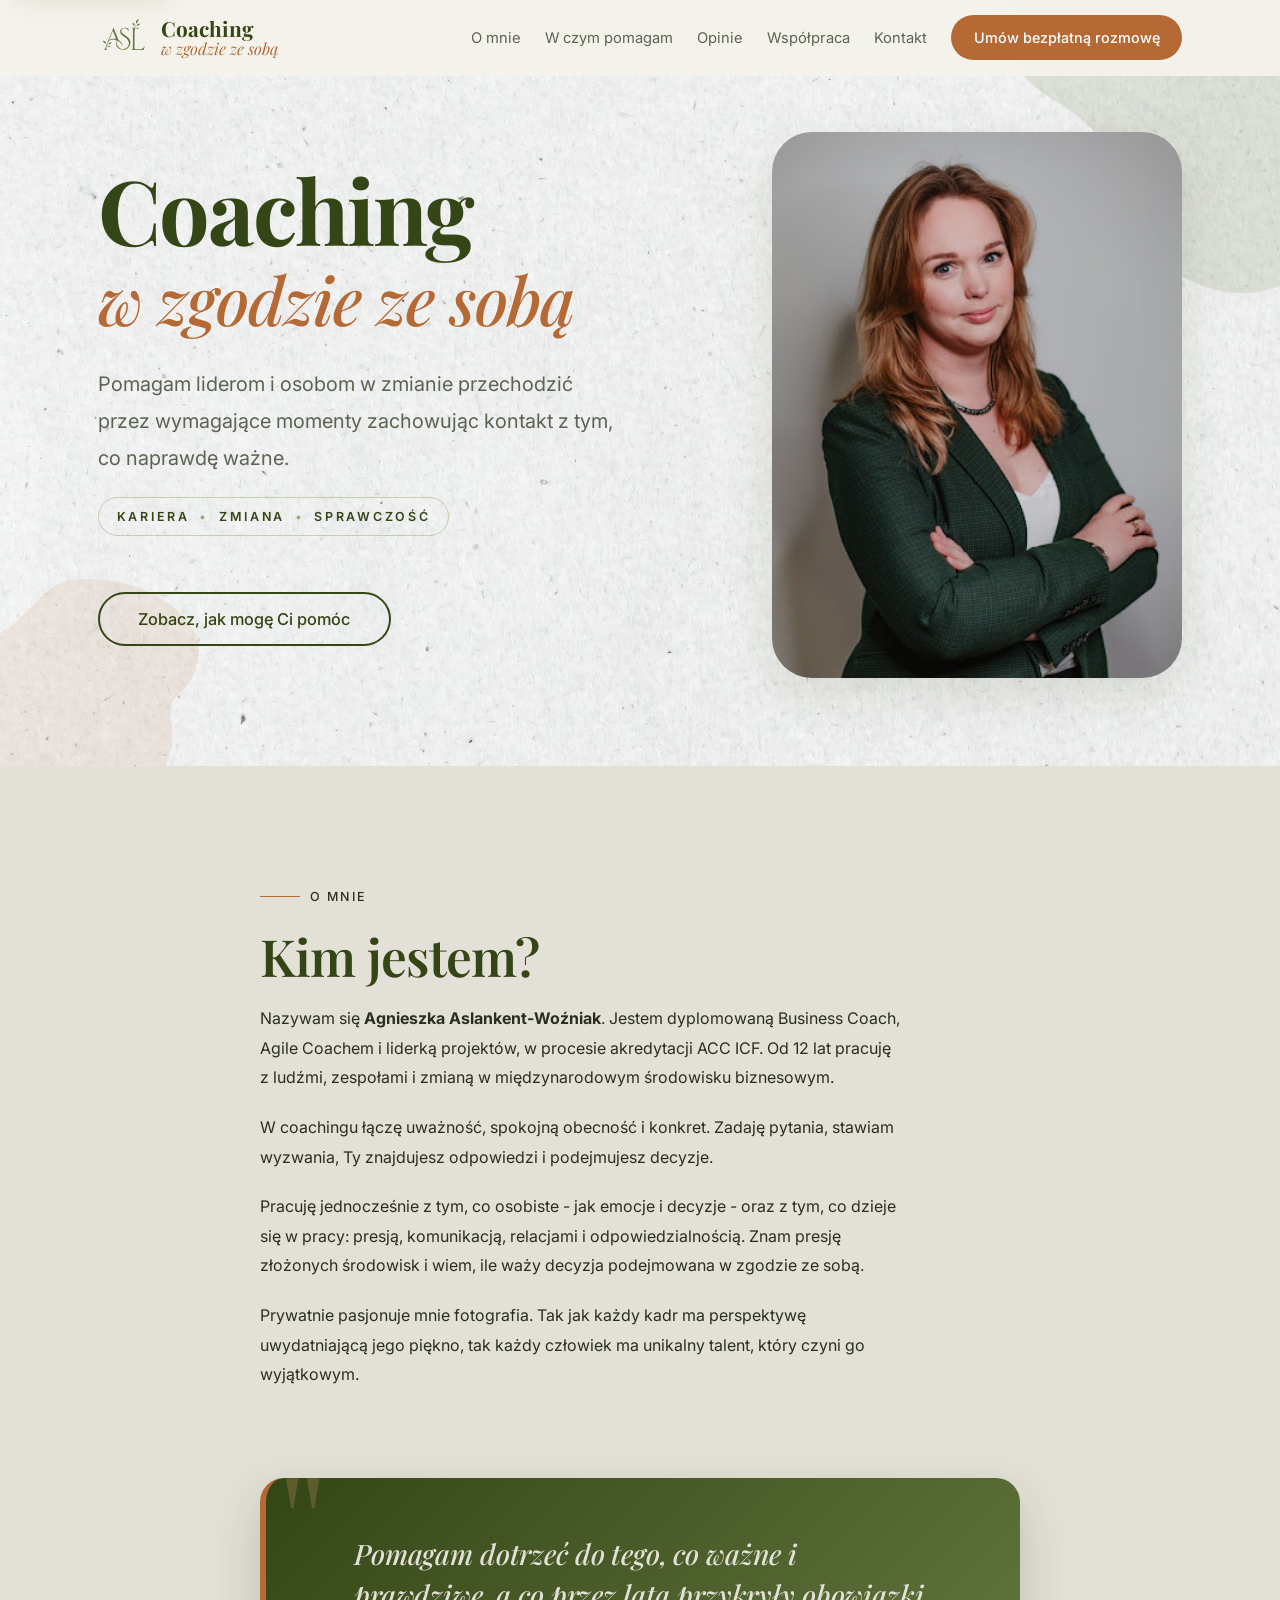
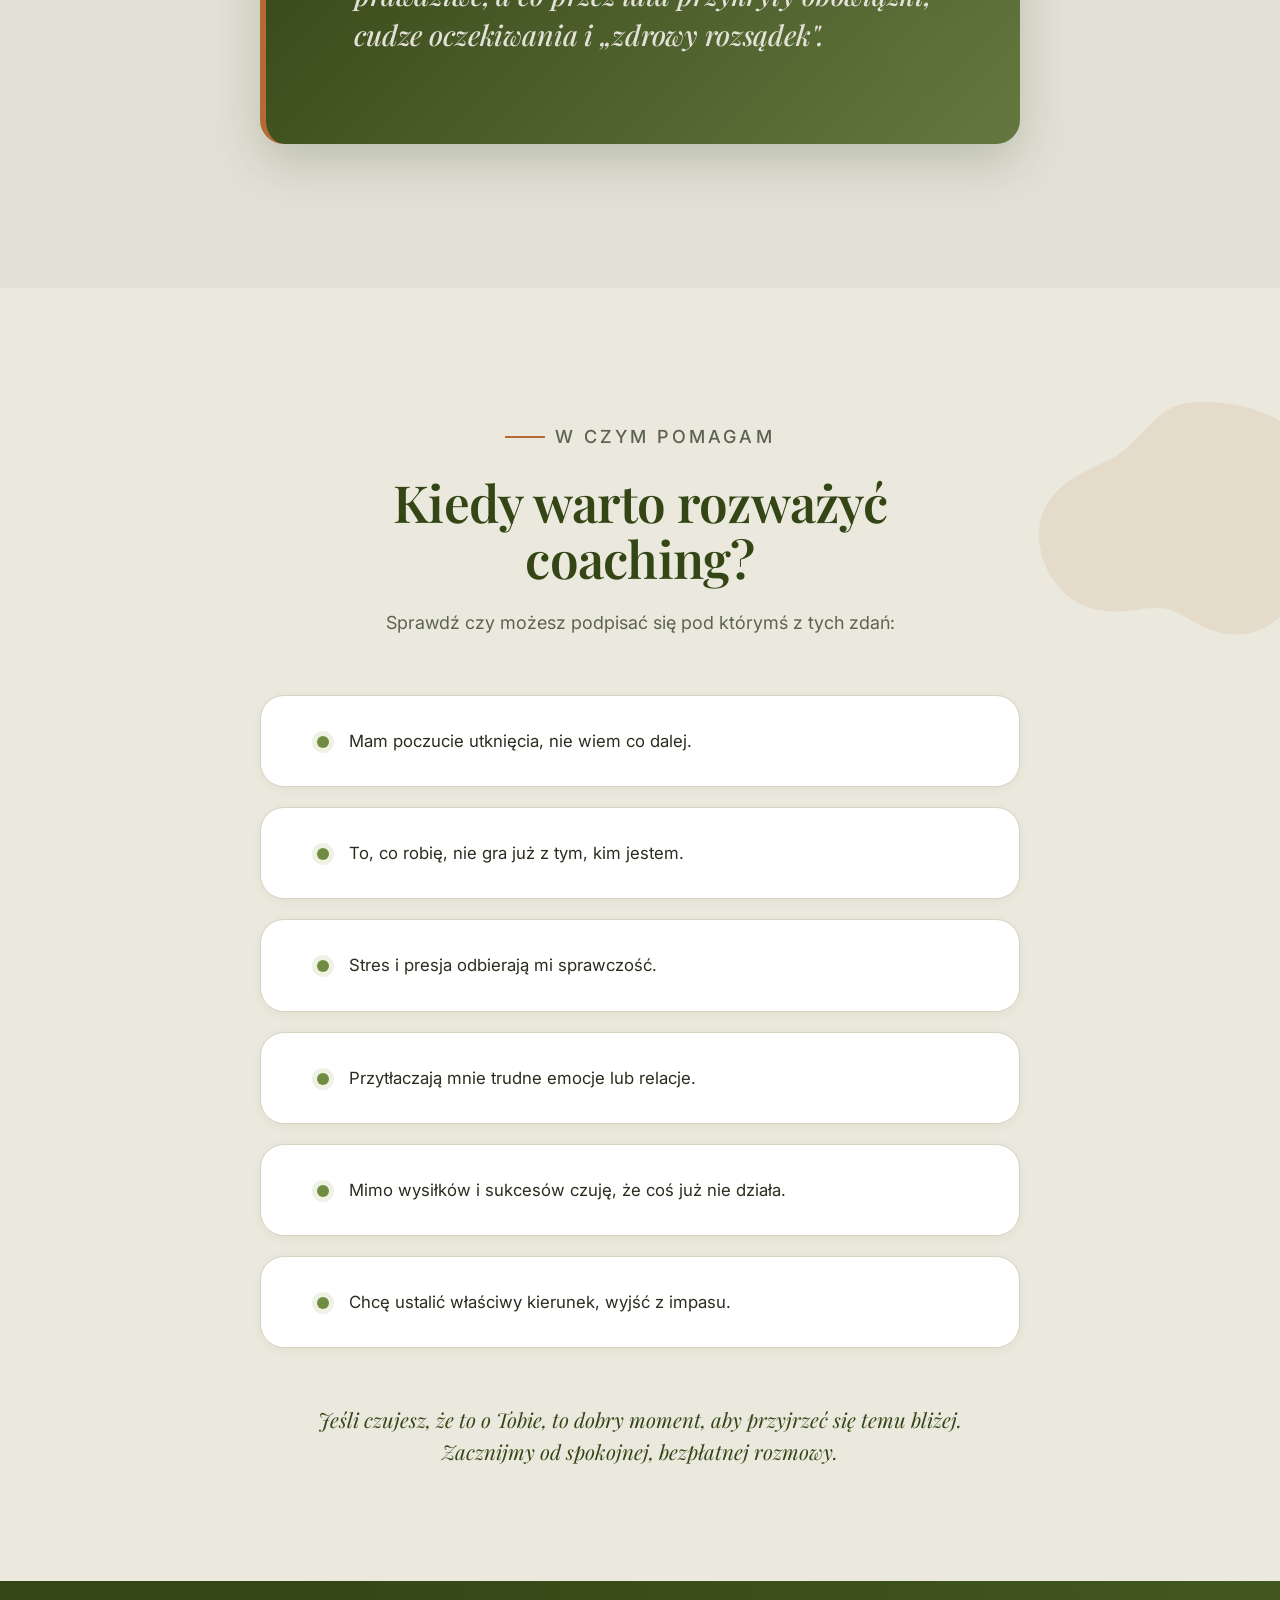
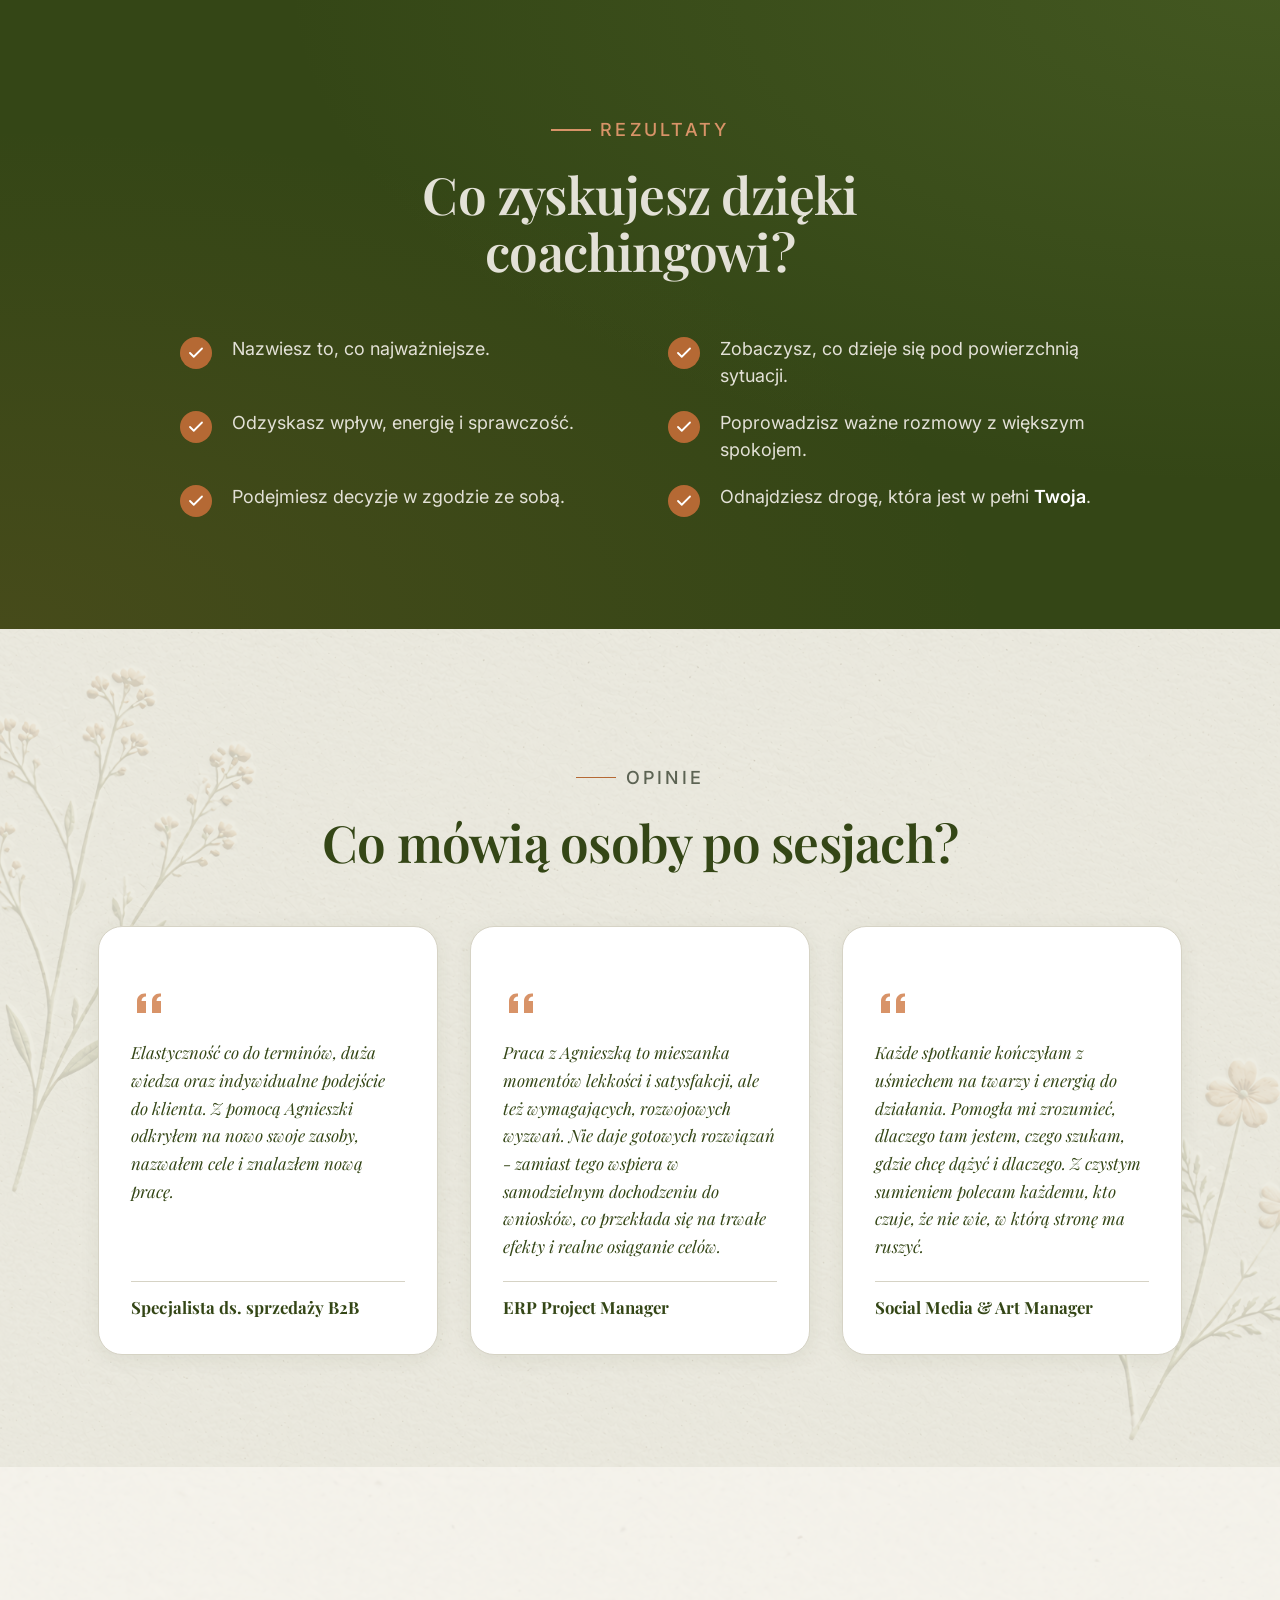
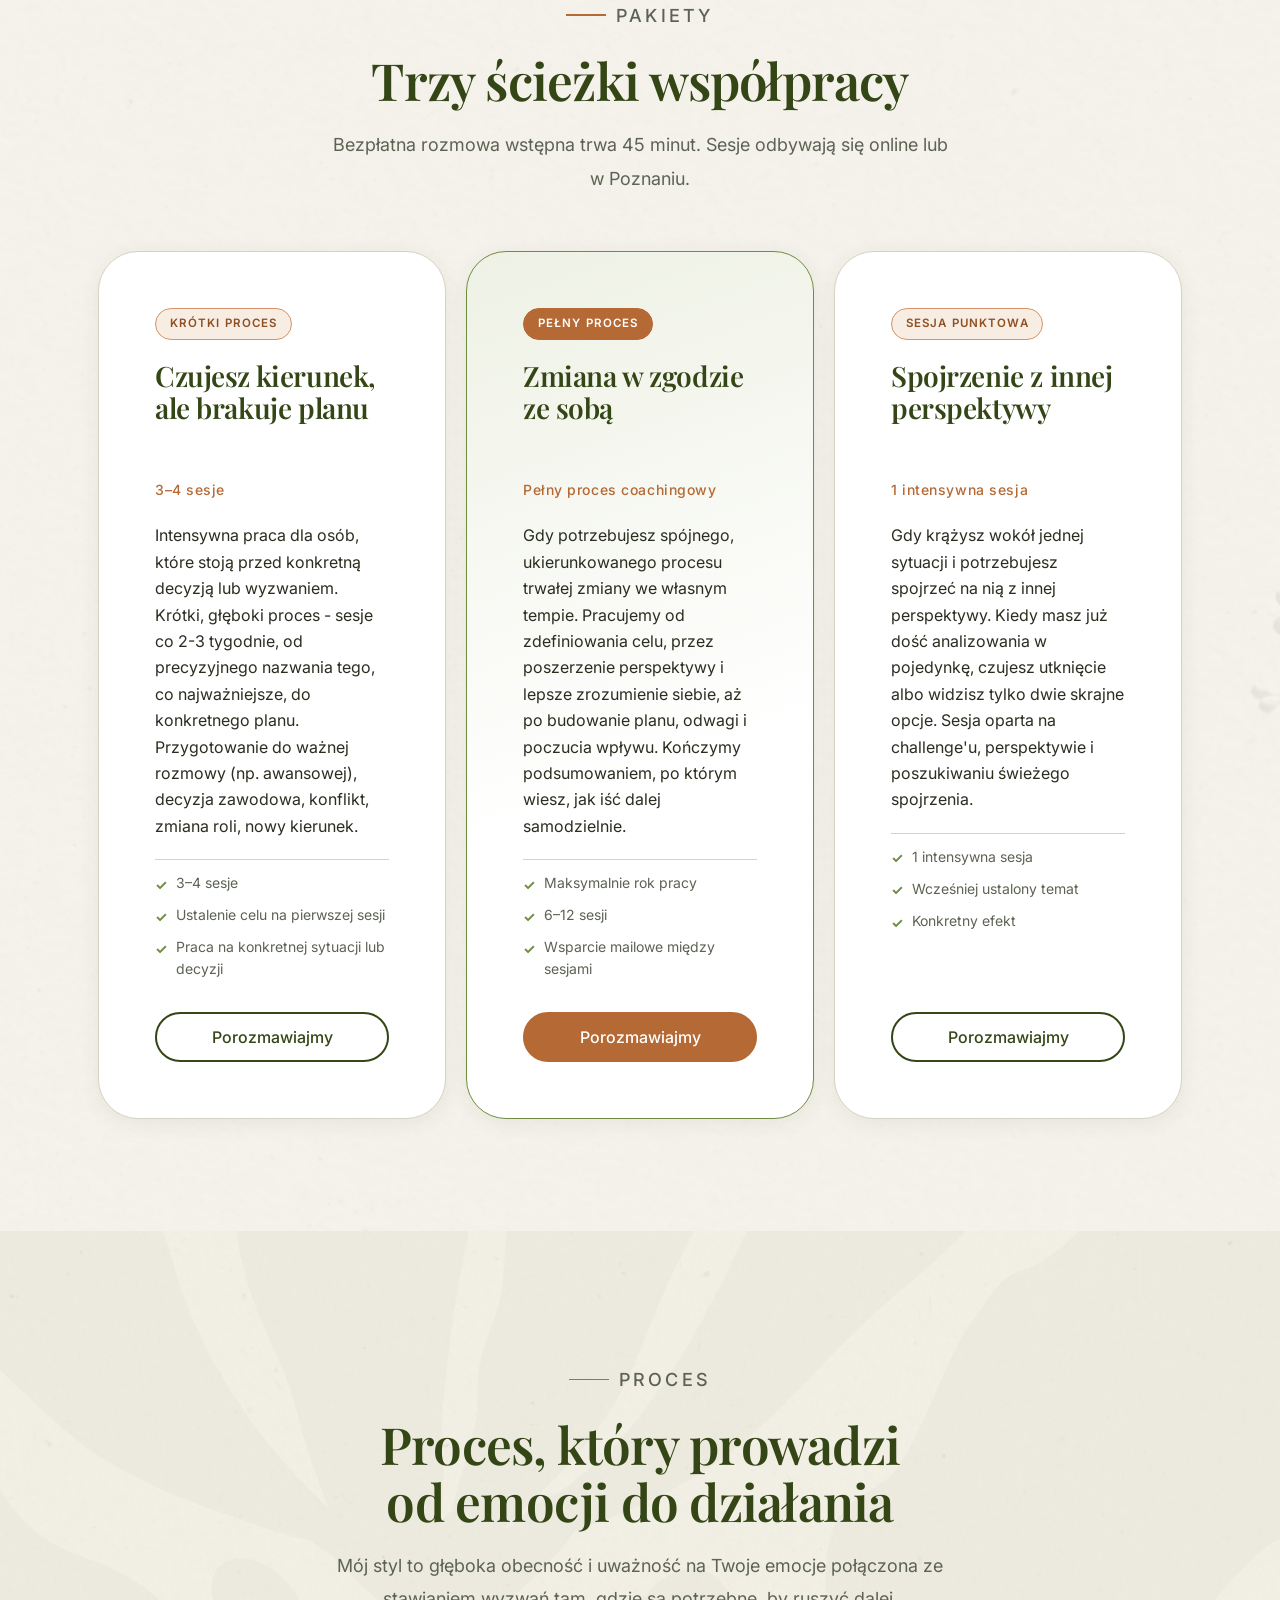
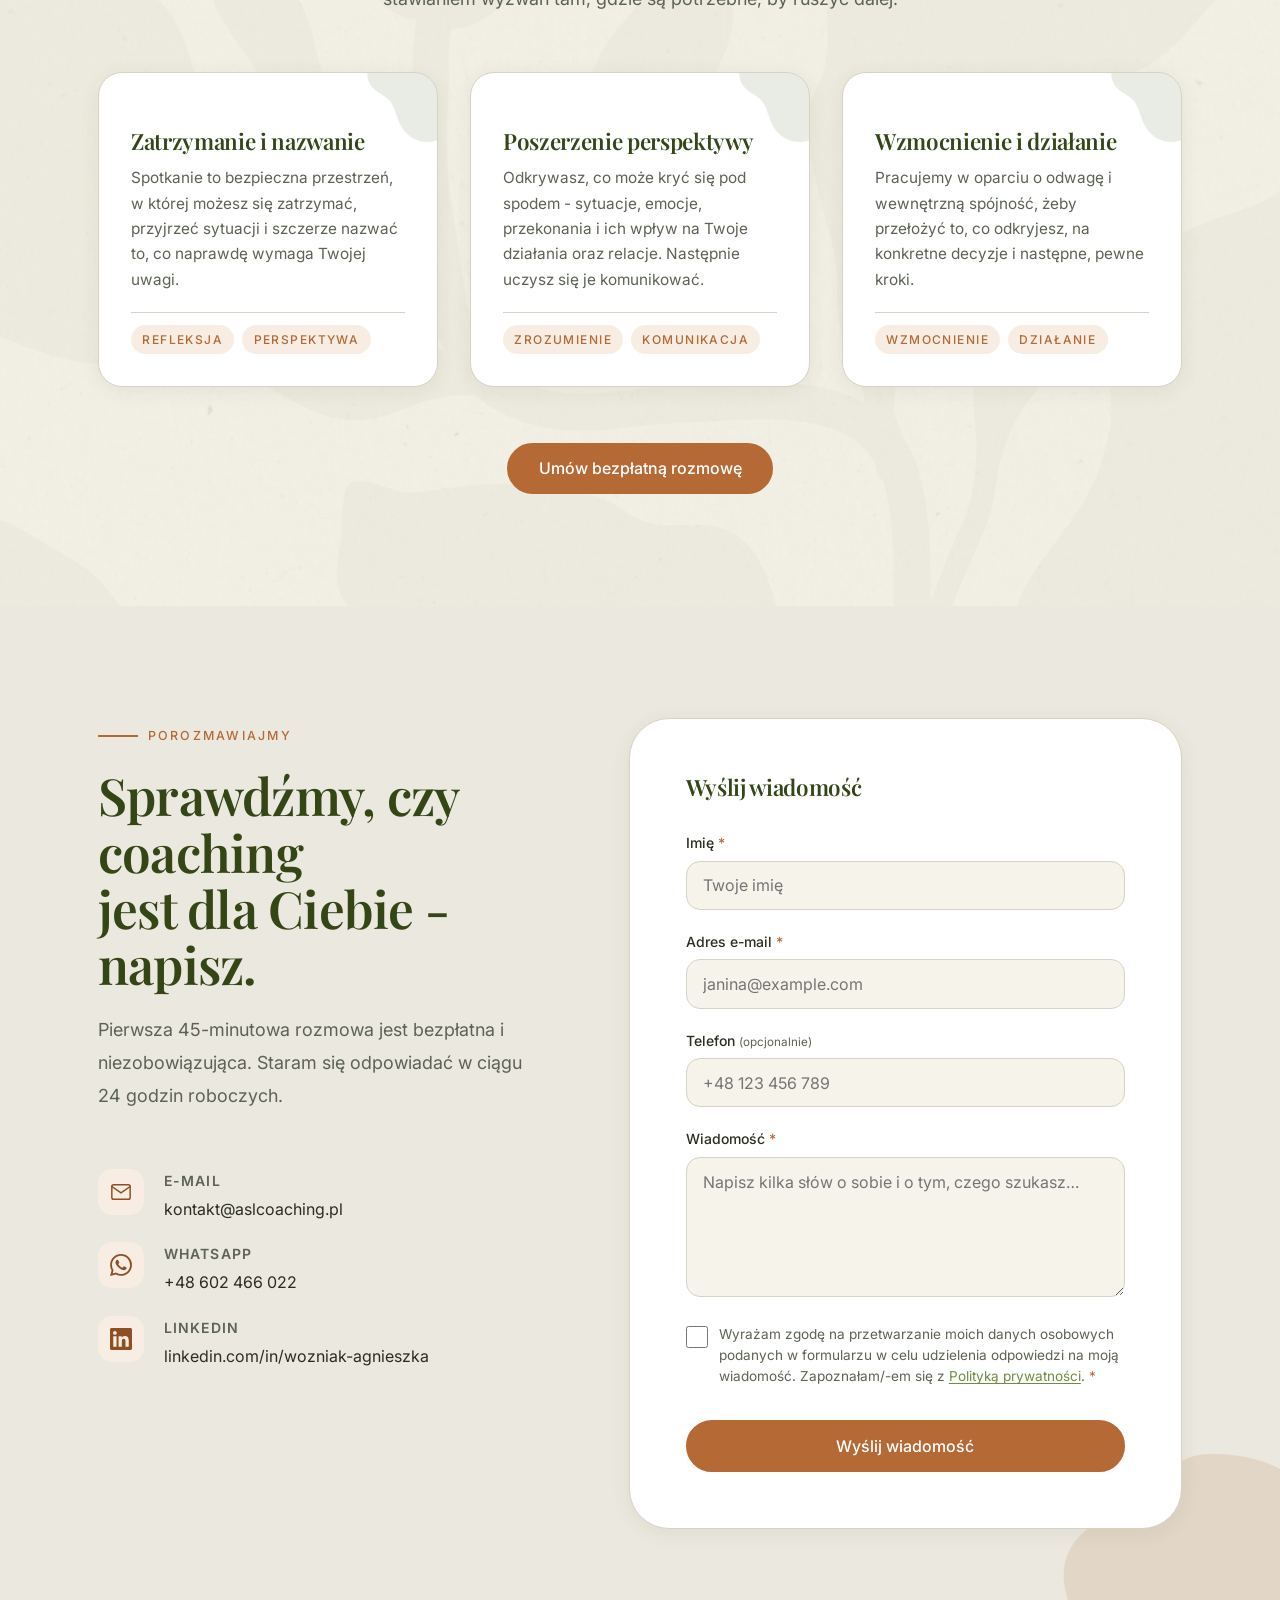
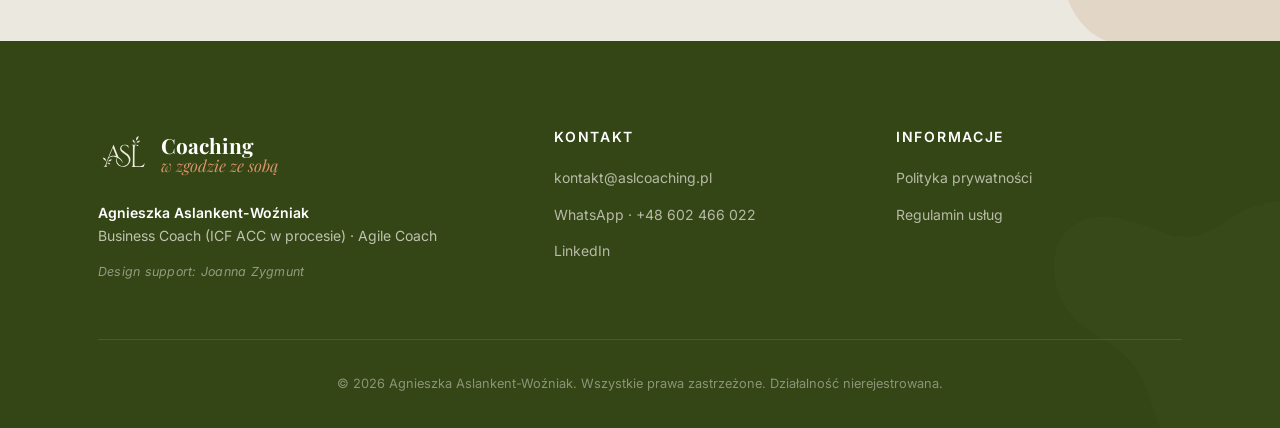
==== commit a10b4dcc: "Hero: napraw lamanie 'przez'/'co' + GTM container we wszystkich stronach Hero: - Zmieniono kierunek " ====
--- a/index.html
+++ b/index.html
@@ -3,6 +3,14 @@
 <head>
   <meta charset="UTF-8" />
   <meta name="viewport" content="width=device-width, initial-scale=1.0" />
+
+  <!-- Google Tag Manager -->
+  <script>(function(w,d,s,l,i){w[l]=w[l]||[];w[l].push({'gtm.start':
+  new Date().getTime(),event:'gtm.js'});var f=d.getElementsByTagName(s)[0],
+  j=d.createElement(s),dl=l!='dataLayer'?'&l='+l:'';j.async=true;j.src=
+  'https://www.googletagmanager.com/gtm.js?id='+i+dl;f.parentNode.insertBefore(j,f);
+  })(window,document,'script','dataLayer','GTM-PV4JNNXV');</script>
+  <!-- End Google Tag Manager -->
 
   <!-- Primary SEO -->
   <title>Coaching ICF · Agnieszka Aslankent-Woźniak | Bezpłatna rozmowa</title>
@@ -41,7 +49,7 @@
   <link rel="preconnect" href="https://fonts.gstatic.com" crossorigin />
   <link href="https://fonts.googleapis.com/css2?family=Allura&family=Inter:wght@300;400;500;600&family=Playfair+Display:ital,wght@0,400;0,500;0,600;0,700;1,400;1,600&display=swap" rel="stylesheet" />
 
-  <link rel="stylesheet" href="css/style.css?v=20260622c" />
+  <link rel="stylesheet" href="css/style.css?v=20260622d" />
 
   <!-- Structured data: ProfessionalService + Person -->
   <script type="application/ld+json">
@@ -96,6 +104,11 @@
 </head>
 <body>
 
+  <!-- Google Tag Manager (noscript) -->
+  <noscript><iframe src="https://www.googletagmanager.com/ns.html?id=GTM-PV4JNNXV"
+  height="0" width="0" style="display:none;visibility:hidden"></iframe></noscript>
+  <!-- End Google Tag Manager (noscript) -->
+
   <!-- Skip link — dostępność dla użytkowników klawiatury -->
   <a href="#home" class="skip-link">Przejdź do treści</a>
 
@@ -158,8 +171,8 @@
             </h1>
 
             <p class="hero-desc">
-              Pomagam liderom i osobom w zmianie przechodzić&nbsp;przez wymagające
-              momenty zachowując kontakt z tym,&nbsp;co naprawdę ważne.
+              Pomagam liderom i osobom w zmianie przechodzić przez&nbsp;wymagające
+              momenty zachowując kontakt z tym, co&nbsp;naprawdę ważne.
             </p>
 
             <p class="hero-experience" role="text">
